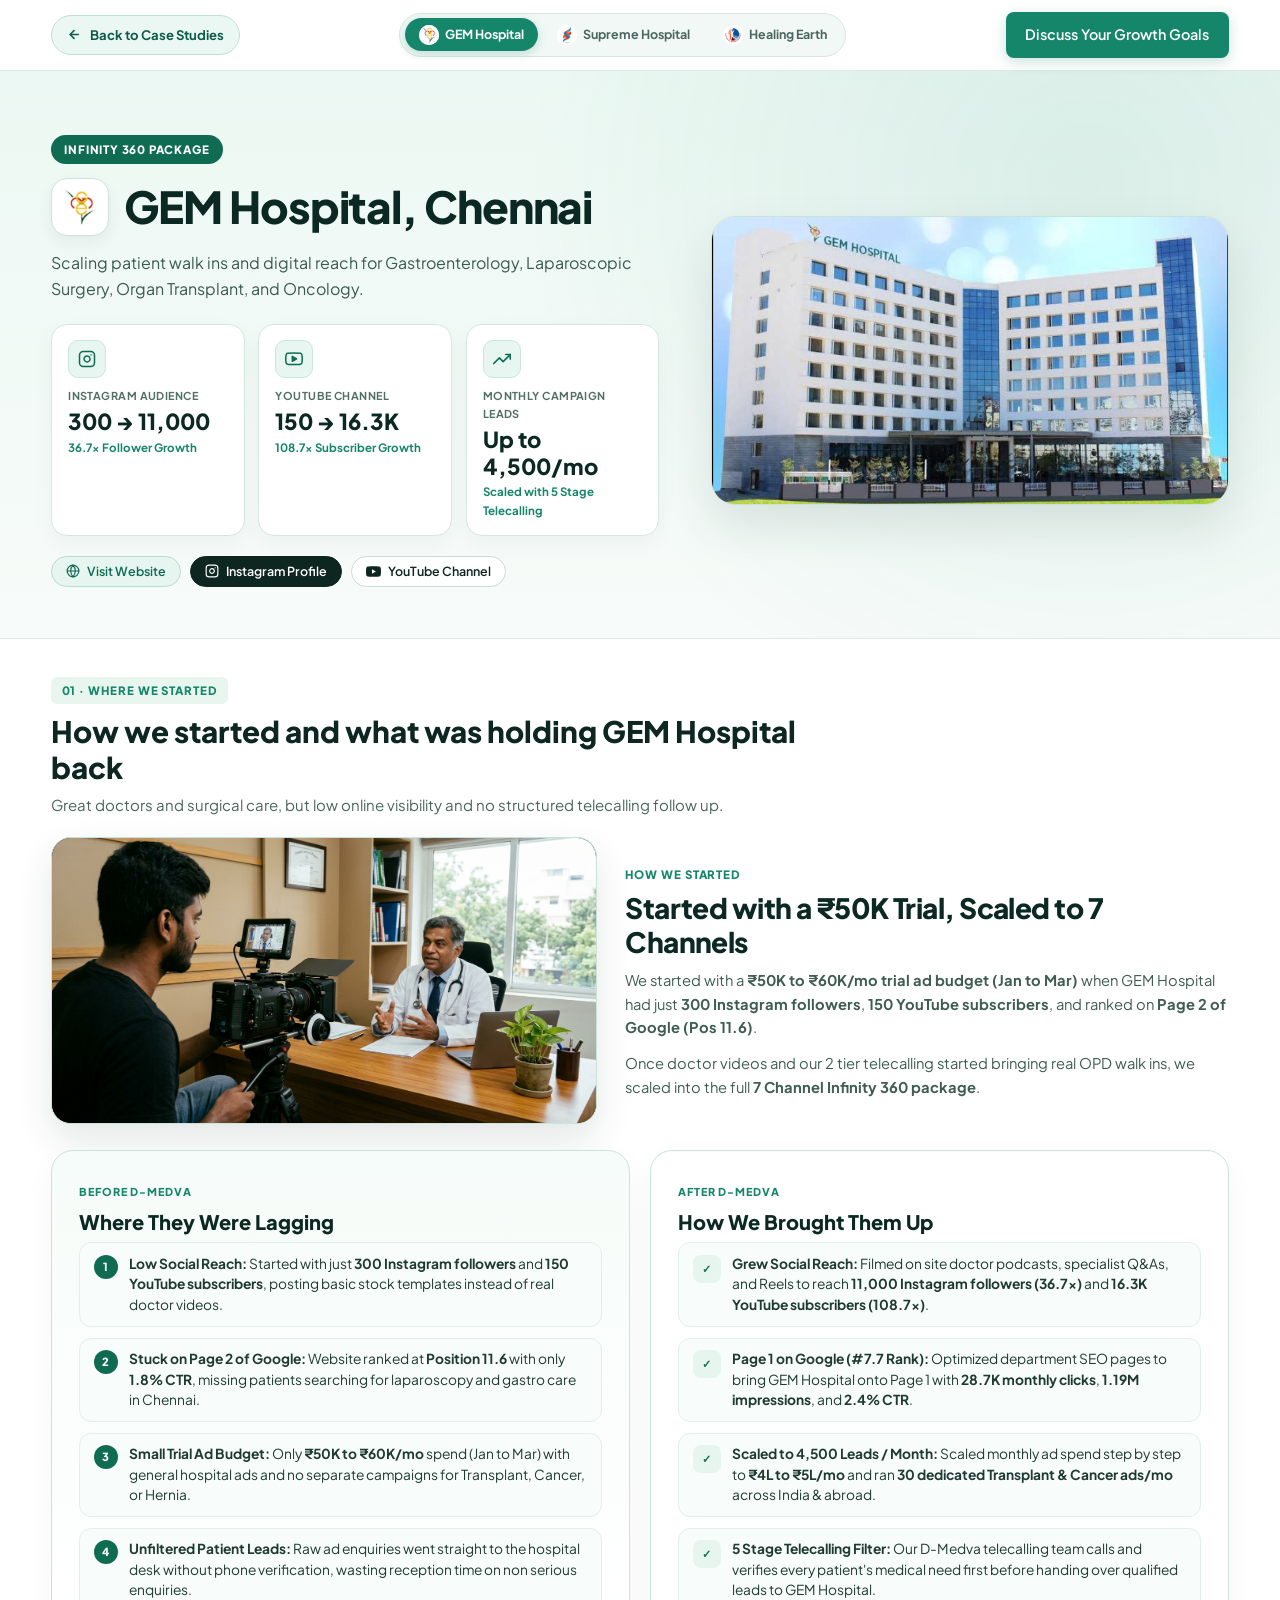
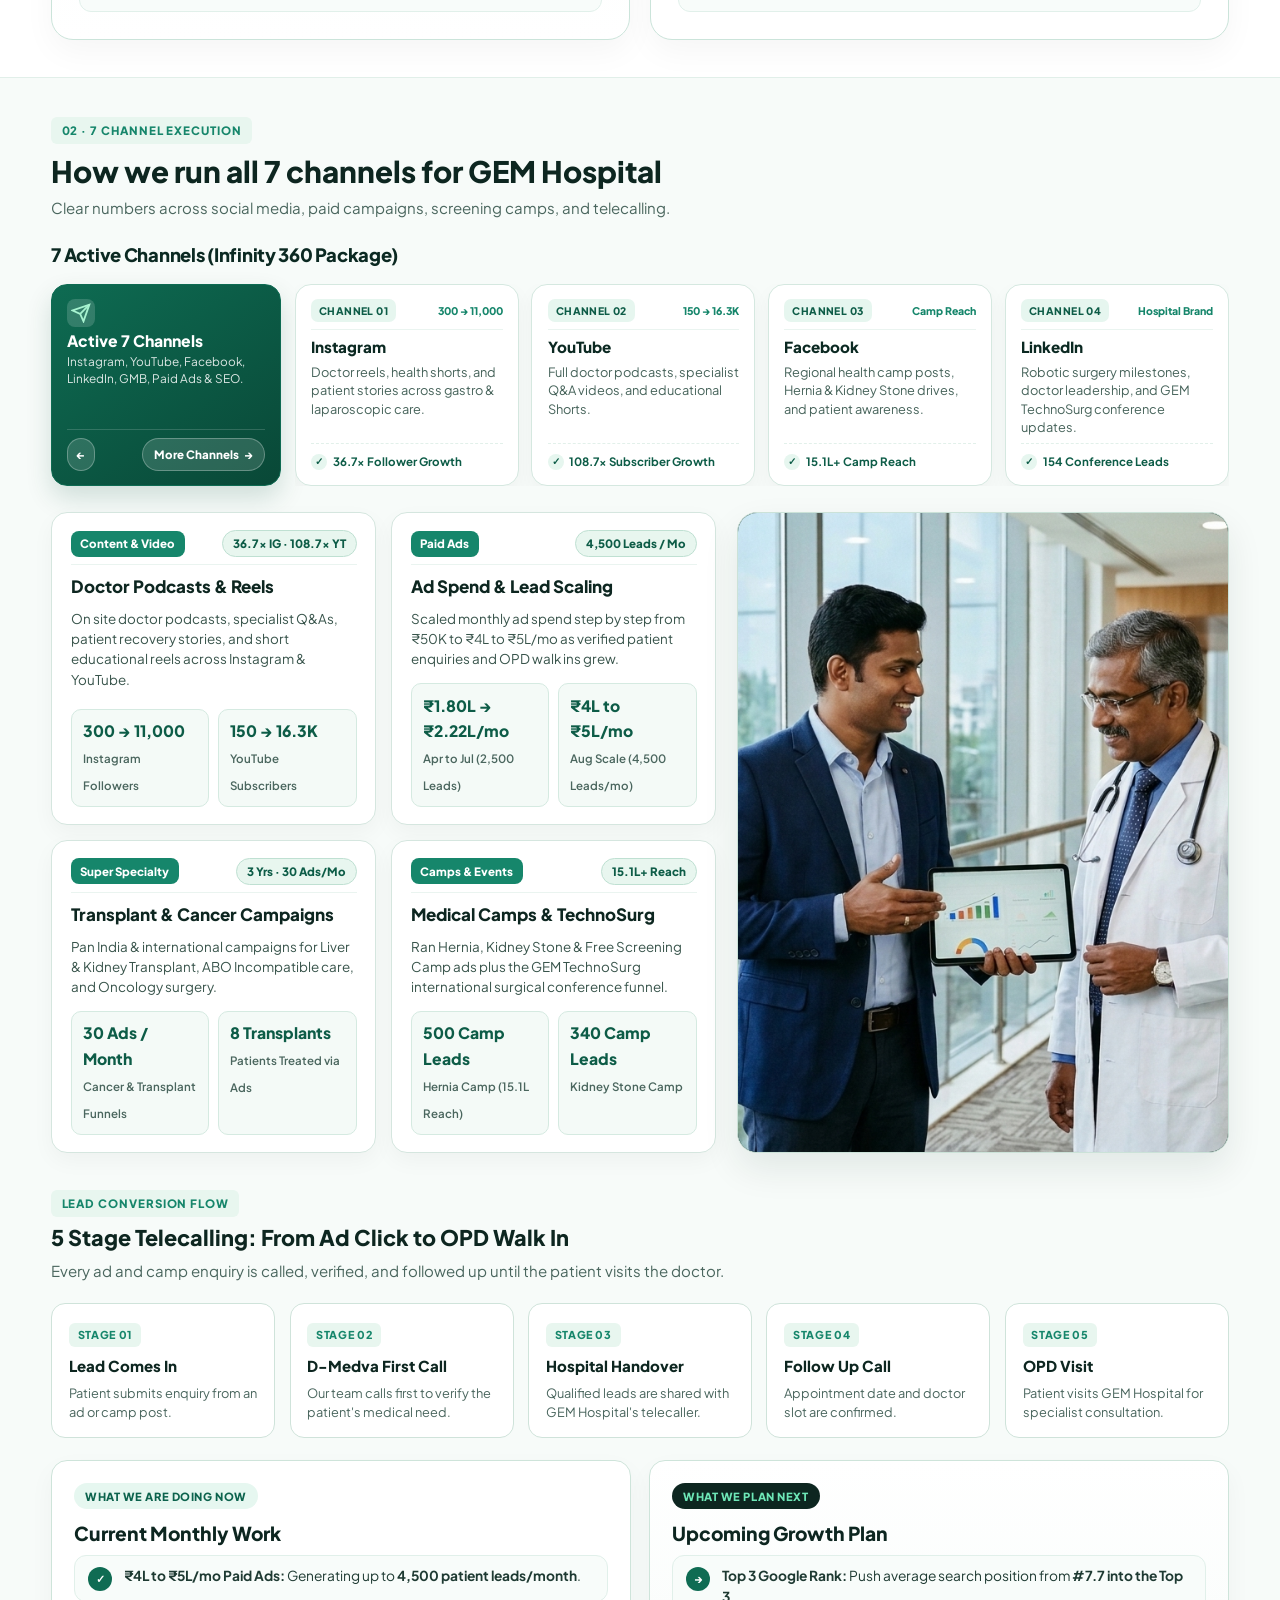
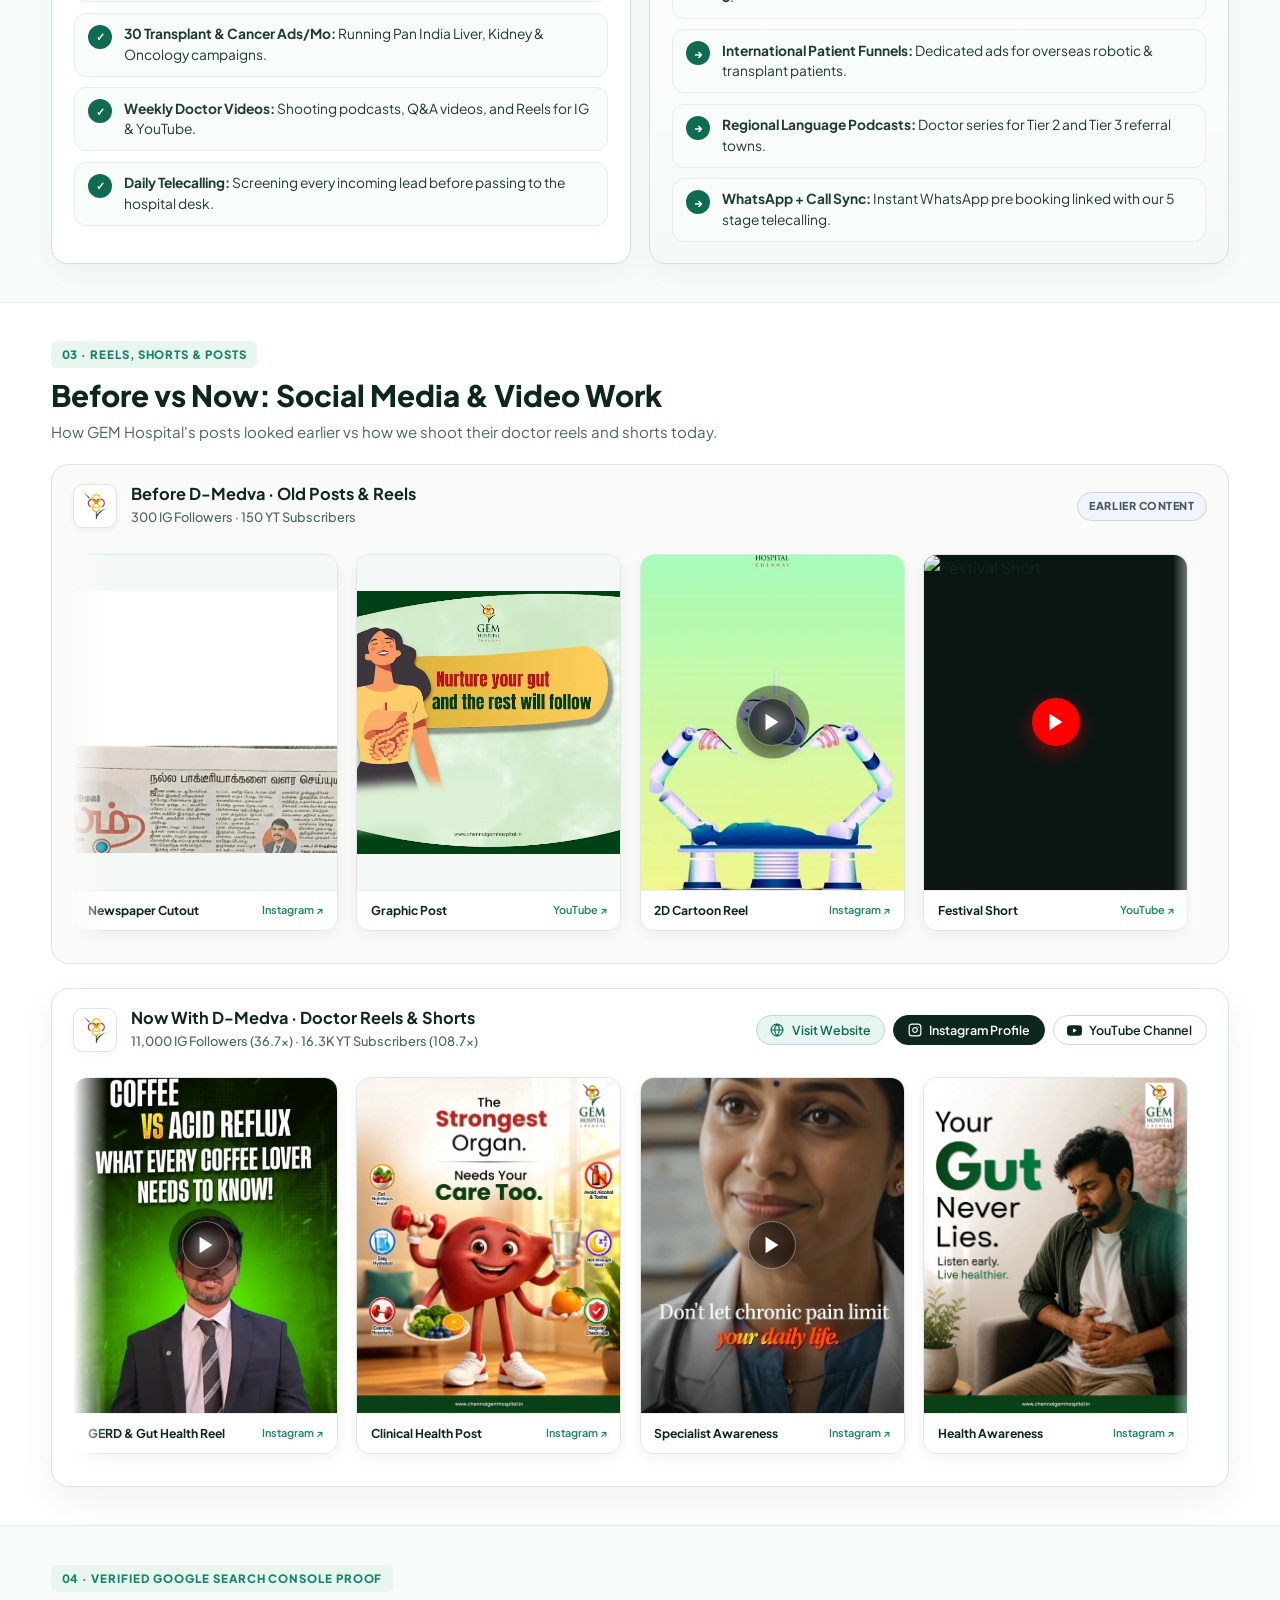
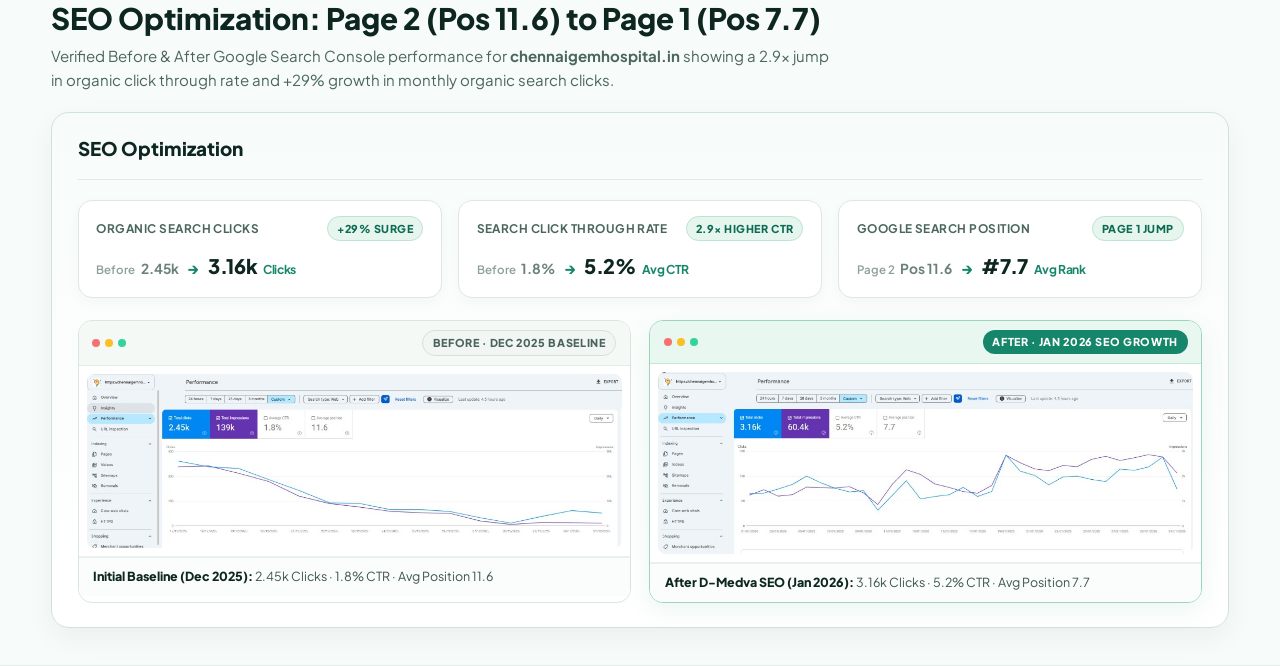
==== case-study-gem.html @ a1f7904a "Add detailed case study pages, hero tools marquee, and mobile view optimizations" ====
<!DOCTYPE html>
<html lang="en">
<head>
  <meta charset="UTF-8">
  <meta name="viewport" content="width=device-width, initial-scale=1.0">
  <title>GEM Hospital Chennai Case Study | D-Medva Healthcare Marketing</title>
  <meta name="description" content="How D-Medva scaled GEM Hospital Chennai across 7 channels using the Infinity 360 package: SEO optimization, paid ads, transplant & camp campaigns, doctor videos, TechnoSurg event marketing, and 5 stage telecalling.">
  <link rel="icon" type="image/svg+xml" href="assets/logo/dmedva-logo.svg">
  <link rel="preconnect" href="https://fonts.googleapis.com">
  <link rel="preconnect" href="https://fonts.gstatic.com" crossorigin>
  <link href="https://fonts.googleapis.com/css2?family=Instrument+Serif:ital@0;1&amp;family=Plus+Jakarta+Sans:wght@400;500;600;700;800&amp;display=swap" rel="stylesheet">
  <link rel="stylesheet" href="css/styles.css?v=20261028-mob9">
  <link rel="stylesheet" href="css/case-study-detail.css?v=20261028-mob9">
</head>
<body class="csd-body">

  <!-- Sticky Case Study Top Bar -->
  <header class="csd-topbar">
    <div class="container csd-topbar-inner">
      <div class="csd-nav-left">
        <a href="index.html#case-studies" class="csd-back-btn">
          <svg width="15" height="15" viewBox="0 0 24 24" fill="none" stroke="currentColor" stroke-width="2.4"><line x1="19" y1="12" x2="5" y2="12"/><polyline points="12 19 5 12 12 5"/></svg>
          <span>Back to Case Studies</span>
        </a>
      </div>

      <nav class="csd-switcher" aria-label="Switch Hospital Case Study">
        <a href="case-study-gem.html" class="csd-switch-link is-active" aria-current="page">
          <img src="assets/portfolio/logo_gem_avatar.png?v=20261023-icons" alt="">
          <span>GEM Hospital</span>
        </a>
        <a href="case-study-supreme.html" class="csd-switch-link">
          <img src="assets/portfolio/logo_supreme_avatar.png?v=20261023-icons" alt="">
          <span>Supreme Hospital</span>
        </a>
        <a href="case-study-healing-earth.html" class="csd-switch-link">
          <img src="assets/portfolio/logo_healing_avatar.png?v=20261023-icons" alt="">
          <span>Healing Earth</span>
        </a>
      </nav>

      <a href="index.html#contact" class="btn btn-primary btn-sm">Discuss Your Growth Goals</a>
    </div>
  </header>

  <main>
    <!-- =================================================================
         1. HERO OVERVIEW
         ================================================================= -->
    <section class="csd-hero">
      <div class="container csd-hero-grid">
        <div>
          <div class="csd-badge-row">
            <span class="csd-pkg-pill">Infinity 360 Package</span>
          </div>

          <div class="csd-hosp-header">
            <img src="assets/portfolio/logo_gem_avatar.png?v=20261023-icons" alt="GEM Hospital Chennai" class="csd-hosp-avatar" width="58" height="58">
            <h1 class="csd-title">GEM Hospital, Chennai</h1>
          </div>

          <p class="csd-lead">
            Scaling patient walk ins and digital reach for Gastroenterology, Laparoscopic Surgery, Organ Transplant, and Oncology.
          </p>

          <div class="csd-hero-kpis">
            <div class="csd-hero-kpi">
              <span class="csd-kpi-icon" aria-hidden="true">
                <svg width="18" height="18" viewBox="0 0 24 24" fill="none" stroke="currentColor" stroke-width="2" stroke-linecap="round" stroke-linejoin="round"><rect x="2" y="2" width="20" height="20" rx="5" ry="5"/><path d="M16 11.37A4 4 0 1 1 12.63 8 4 4 0 0 1 16 11.37z"/><line x1="17.5" y1="6.5" x2="17.51" y2="6.5"/></svg>
              </span>
              <small>Instagram Audience</small>
              <strong>300 → 11,000</strong>
              <span>36.7× Follower Growth</span>
            </div>
            <div class="csd-hero-kpi">
              <span class="csd-kpi-icon" aria-hidden="true">
                <svg width="18" height="18" viewBox="0 0 24 24" fill="none" stroke="currentColor" stroke-width="2" stroke-linecap="round" stroke-linejoin="round"><path d="M22.54 6.42a2.78 2.78 0 0 0-1.94-2C18.88 4 12 4 12 4s-6.88 0-8.6.46a2.78 2.78 0 0 0-1.94 2A29 29 0 0 0 1 11.75a29 29 0 0 0 .46 5.33A2.78 2.78 0 0 0 3.4 19c1.72.46 8.6.46 8.6.46s6.88 0 8.6-.46a2.78 2.78 0 0 0 1.94-2 29 29 0 0 0 .46-5.25 29 29 0 0 0-.46-5.33z"/><polygon points="9.75 15.02 15.5 11.75 9.75 8.48 9.75 15.02" fill="currentColor"/></svg>
              </span>
              <small>YouTube Channel</small>
              <strong>150 → 16.3K</strong>
              <span>108.7× Subscriber Growth</span>
            </div>
            <div class="csd-hero-kpi">
              <span class="csd-kpi-icon" aria-hidden="true">
                <svg width="18" height="18" viewBox="0 0 24 24" fill="none" stroke="currentColor" stroke-width="2.2" stroke-linecap="round" stroke-linejoin="round"><polyline points="23 6 13.5 15.5 8.5 10.5 1 18"/><polyline points="17 6 23 6 23 12"/></svg>
              </span>
              <small>Monthly Campaign Leads</small>
              <strong>Up to 4,500/mo</strong>
              <span>Scaled with 5 Stage Telecalling</span>
            </div>
          </div>

          <div class="csd-channel-links">
            <a href="https://chennaigemhospital.in/" target="_blank" rel="noopener noreferrer" class="cs-channel-pill cs-pill-web">
              <svg width="14" height="14" viewBox="0 0 24 24" fill="none" stroke="currentColor" stroke-width="2" stroke-linecap="round" stroke-linejoin="round"><circle cx="12" cy="12" r="10"/><line x1="2" y1="12" x2="22" y2="12"/><path d="M12 2a15.3 15.3 0 0 1 4 10 15.3 15.3 0 0 1-4 10 15.3 15.3 0 0 1-4-10 15.3 15.3 0 0 1 4-10z"/></svg>
              <span>Visit Website</span>
            </a>
            <a href="https://www.instagram.com/gemhospitalchennai/" target="_blank" rel="noopener noreferrer" class="cs-channel-pill cs-pill-ig">
              <svg width="14" height="14" viewBox="0 0 24 24" fill="none" stroke="currentColor" stroke-width="2" stroke-linecap="round" stroke-linejoin="round"><rect x="2" y="2" width="20" height="20" rx="5" ry="5"/><path d="M16 11.37A4 4 0 1 1 12.63 8 4 4 0 0 1 16 11.37z"/><line x1="17.5" y1="6.5" x2="17.51" y2="6.5"/></svg>
              <span>Instagram Profile</span>
            </a>
            <a href="https://www.youtube.com/@gemhospitalchennai7419" target="_blank" rel="noopener noreferrer" class="cs-channel-pill cs-pill-yt">
              <svg width="15" height="15" viewBox="0 0 24 24" fill="currentColor"><path d="M23.498 6.186a3.016 3.016 0 0 0-2.122-2.136C19.505 3.545 12 3.545 12 3.545s-7.505 0-9.377.505A3.017 3.017 0 0 0 .502 6.186C0 8.07 0 12 0 12s0 3.93.502 5.814a3.016 3.016 0 0 0 2.122 2.136c1.871.505 9.376.505 9.376.505s7.505 0 9.377-.505a3.015 3.015 0 0 0 2.122-2.136C24 15.93 24 12 24 12s0-3.93-.502-5.814zM9.545 15.568V8.432L15.818 12l-6.273 3.568z"/></svg>
              <span>YouTube Channel</span>
            </a>
          </div>
        </div>

        <div class="csd-hero-photo-card">
          <img src="assets/images/gem-hospital-chennai.png" alt="GEM Hospital Chennai" width="822" height="458">
        </div>
      </div>
    </section>

    <!-- =================================================================
         2. HOW THEY STARTED & WHERE THEY WERE LAGGING (THE CHALLENGE)
         ================================================================= -->
    <section class="csd-section is-white">
      <div class="container">
        <div class="csd-sec-head">
          <span class="csd-sec-eyebrow">01 · Where We Started</span>
          <h2 class="csd-sec-title">How we started and what was holding GEM Hospital back</h2>
          <p class="csd-sec-sub">
            Great doctors and surgical care, but low online visibility and no structured telecalling follow up.
          </p>
        </div>

        <!-- How We Started Together + Generated Editorial Visual -->
        <div class="csd-start-showcase">
          <div class="csd-start-visual">
            <img src="assets/images/cs-story-gem-execution.png?v=20261022-fixedcam" alt="D-Medva filming doctor podcast and clinical education session at GEM Hospital Chennai" width="800" height="540" loading="lazy" decoding="async">
          </div>
          <div class="csd-start-copy">
            <span class="csd-card-kicker">How We Started</span>
            <h3>Started with a ₹50K Trial, Scaled to 7 Channels</h3>
            <p>
              We started with a <strong>₹50K to ₹60K/mo trial ad budget (Jan to Mar)</strong> when GEM Hospital had just <strong>300 Instagram followers</strong>, <strong>150 YouTube subscribers</strong>, and ranked on <strong>Page 2 of Google (Pos 11.6)</strong>.
            </p>
            <p>
              Once doctor videos and our 2 tier telecalling started bringing real OPD walk ins, we scaled into the full <strong>7 Channel Infinity 360 package</strong>.
            </p>
          </div>
        </div>

        <div class="csd-story-grid">
          <div class="csd-story-card is-lag">
            <span class="csd-card-kicker">Before D-Medva</span>
            <h3>Where They Were Lagging</h3>
            <ul class="csd-bullet-list">
              <li>
                <span class="csd-bullet-icon">1</span>
                <div><strong>Low Social Reach:</strong> Started with just <strong>300 Instagram followers</strong> and <strong>150 YouTube subscribers</strong>, posting basic stock templates instead of real doctor videos.</div>
              </li>
              <li>
                <span class="csd-bullet-icon">2</span>
                <div><strong>Stuck on Page 2 of Google:</strong> Website ranked at <strong>Position 11.6</strong> with only <strong>1.8% CTR</strong>, missing patients searching for laparoscopy and gastro care in Chennai.</div>
              </li>
              <li>
                <span class="csd-bullet-icon">3</span>
                <div><strong>Small Trial Ad Budget:</strong> Only <strong>₹50K to ₹60K/mo</strong> spend (Jan to Mar) with general hospital ads and no separate campaigns for Transplant, Cancer, or Hernia.</div>
              </li>
              <li>
                <span class="csd-bullet-icon">4</span>
                <div><strong>Unfiltered Patient Leads:</strong> Raw ad enquiries went straight to the hospital desk without phone verification, wasting reception time on non serious enquiries.</div>
              </li>
            </ul>
          </div>

          <div class="csd-story-card is-solution">
            <span class="csd-card-kicker">After D-Medva</span>
            <h3>How We Brought Them Up</h3>
            <ul class="csd-bullet-list">
              <li>
                <span class="csd-bullet-icon">✓</span>
                <div><strong>Grew Social Reach:</strong> Filmed on site doctor podcasts, specialist Q&amp;As, and Reels to reach <strong>11,000 Instagram followers (36.7×)</strong> and <strong>16.3K YouTube subscribers (108.7×)</strong>.</div>
              </li>
              <li>
                <span class="csd-bullet-icon">✓</span>
                <div><strong>Page 1 on Google (#7.7 Rank):</strong> Optimized department SEO pages to bring GEM Hospital onto Page 1 with <strong>28.7K monthly clicks</strong>, <strong>1.19M impressions</strong>, and <strong>2.4% CTR</strong>.</div>
              </li>
              <li>
                <span class="csd-bullet-icon">✓</span>
                <div><strong>Scaled to 4,500 Leads / Month:</strong> Scaled monthly ad spend step by step to <strong>₹4L to ₹5L/mo</strong> and ran <strong>30 dedicated Transplant &amp; Cancer ads/mo</strong> across India &amp; abroad.</div>
              </li>
              <li>
                <span class="csd-bullet-icon">✓</span>
                <div><strong>5 Stage Telecalling Filter:</strong> Our D-Medva telecalling team calls and verifies every patient's medical need first before handing over qualified leads to GEM Hospital.</div>
              </li>
            </ul>
          </div>
        </div>
      </div>
    </section>

    <!-- =================================================================
         3. STEP BY STEP EXECUTION & IMPROVEMENTS (FROM PRESENTATION)
         ================================================================= -->
    <section class="csd-section">
      <div class="container">
        <div class="csd-sec-head">
          <span class="csd-sec-eyebrow">02 · 7 Channel Execution</span>
          <h2 class="csd-sec-title">How we run all 7 channels for GEM Hospital</h2>
          <p class="csd-sec-sub">
            Clear numbers across social media, paid campaigns, screening camps, and telecalling.
          </p>
        </div>

        <!-- Defined 7 Channels Breakdown (First Card = Active 7 Channels + 4 Visible Cards Scroll Track) -->
        <div class="csd-channels-box">
          <div class="csd-channels-header">
            <h3>7 Active Channels (Infinity 360 Package)</h3>
          </div>

          <div class="csd-channels-strip-layout">
            <!-- Fixed First Dark Green Card: Active 7 Channels + Scroll Trigger Button -->
            <div class="csd-channels-master-card">
              <div>
                <span class="csd-master-icon" aria-hidden="true">
                  <svg width="20" height="20" viewBox="0 0 24 24" fill="none" stroke="currentColor" stroke-width="2.2"><line x1="22" y1="2" x2="11" y2="13"/><polygon points="22 2 15 22 11 13 2 9 22 2"/></svg>
                </span>
                <h4>Active 7 Channels</h4>
                <p>Instagram, YouTube, Facebook, LinkedIn, GMB, Paid Ads &amp; SEO.</p>
              </div>

              <div class="csd-master-scroll-controls">
                <button type="button" class="csd-scroll-btn is-prev" aria-label="Scroll previous channels" onclick="const t=this.closest('.csd-channels-strip-layout').querySelector('.csd-channels-scroll-track'); t.scrollBy({left: -t.clientWidth * 0.75, behavior: 'smooth'});">
                  ←
                </button>
                <button type="button" class="csd-scroll-btn" onclick="const t=this.closest('.csd-channels-strip-layout').querySelector('.csd-channels-scroll-track'); if(t.scrollLeft + t.clientWidth >= t.scrollWidth - 20){t.scrollTo({left:0, behavior:'smooth'});}else{t.scrollBy({left: t.clientWidth * 0.75, behavior: 'smooth'});}">
                  <span>More Channels</span>
                  <span>→</span>
                </button>
              </div>
            </div>

            <!-- 4 Visible Channel Cards at a Time (Scrolls to reveal remaining channels) -->
            <div class="csd-channels-scroll-track">
              <div class="csd-channel-item">
                <div class="csd-channel-top">
                  <span class="csd-channel-num">Channel 01</span>
                  <span class="csd-channel-tag">300 → 11,000</span>
                </div>
                <h4>Instagram</h4>
                <p>Doctor reels, health shorts, and patient stories across gastro &amp; laparoscopic care.</p>
                <span class="csd-channel-meta">36.7× Follower Growth</span>
              </div>

              <div class="csd-channel-item">
                <div class="csd-channel-top">
                  <span class="csd-channel-num">Channel 02</span>
                  <span class="csd-channel-tag">150 → 16.3K</span>
                </div>
                <h4>YouTube</h4>
                <p>Full doctor podcasts, specialist Q&amp;A videos, and educational Shorts.</p>
                <span class="csd-channel-meta">108.7× Subscriber Growth</span>
              </div>

              <div class="csd-channel-item">
                <div class="csd-channel-top">
                  <span class="csd-channel-num">Channel 03</span>
                  <span class="csd-channel-tag">Camp Reach</span>
                </div>
                <h4>Facebook</h4>
                <p>Regional health camp posts, Hernia &amp; Kidney Stone drives, and patient awareness.</p>
                <span class="csd-channel-meta">15.1L+ Camp Reach</span>
              </div>

              <div class="csd-channel-item">
                <div class="csd-channel-top">
                  <span class="csd-channel-num">Channel 04</span>
                  <span class="csd-channel-tag">Hospital Brand</span>
                </div>
                <h4>LinkedIn</h4>
                <p>Robotic surgery milestones, doctor leadership, and GEM TechnoSurg conference updates.</p>
                <span class="csd-channel-meta">154 Conference Leads</span>
              </div>

              <div class="csd-channel-item">
                <div class="csd-channel-top">
                  <span class="csd-channel-num">Channel 05</span>
                  <span class="csd-channel-tag">Local Maps</span>
                </div>
                <h4>Google My Business</h4>
                <p>Chennai map pack ranking, specialty department listings, and patient reviews.</p>
                <span class="csd-channel-meta">Direct Direction &amp; Call Clicks</span>
              </div>

              <div class="csd-channel-item">
                <div class="csd-channel-top">
                  <span class="csd-channel-num">Channel 06</span>
                  <span class="csd-channel-tag">4,500 Leads/Mo</span>
                </div>
                <h4>Paid Ads (Meta &amp; Google)</h4>
                <p>Scaled from ₹50K to ₹4L to ₹5L/mo across Transplant, Cancer &amp; Screening Camps.</p>
                <span class="csd-channel-meta">30 Ads/Mo · 4,500 Leads</span>
              </div>

              <div class="csd-channel-item">
                <div class="csd-channel-top">
                  <span class="csd-channel-num">Channel 07</span>
                  <span class="csd-channel-tag">Page 1 (#7.7)</span>
                </div>
                <h4>Website &amp; SEO</h4>
                <p>Moved gemhospitals.com from Page 2 (Pos 11.6) to Page 1 (#7.7) with 28.7K clicks.</p>
                <span class="csd-channel-meta">1.19M Search Impressions</span>
              </div>
            </div>
          </div>
        </div>

        <!-- Left-Right Zig-Zag Combination: 4 Execution Pillars Left | Image Right -->
        <div class="csd-zigzag-split">
          <div class="csd-pillars-grid">
            <!-- Pillar 1: Social & Video Growth -->
            <div class="csd-pillar-card">
              <div class="csd-pillar-top">
                <span class="csd-pillar-num">Content &amp; Video</span>
                <span class="csd-pillar-badge">36.7× IG · 108.7× YT</span>
              </div>
              <h3>Doctor Podcasts &amp; Reels</h3>
              <p>
                On site doctor podcasts, specialist Q&amp;As, patient recovery stories, and short educational reels across Instagram &amp; YouTube.
              </p>
              <div class="csd-mini-stats">
                <div class="csd-mini-stat">
                  <strong>300 → 11,000</strong>
                  <span>Instagram Followers</span>
                </div>
                <div class="csd-mini-stat">
                  <strong>150 → 16.3K</strong>
                  <span>YouTube Subscribers</span>
                </div>
              </div>
            </div>

            <!-- Pillar 2: Scaling Paid Spend & Leads -->
            <div class="csd-pillar-card">
              <div class="csd-pillar-top">
                <span class="csd-pillar-num">Paid Ads</span>
                <span class="csd-pillar-badge">4,500 Leads / Mo</span>
              </div>
              <h3>Ad Spend &amp; Lead Scaling</h3>
              <p>
                Scaled monthly ad spend step by step from ₹50K to ₹4L to ₹5L/mo as verified patient enquiries and OPD walk ins grew.
              </p>
              <div class="csd-mini-stats">
                <div class="csd-mini-stat">
                  <strong>₹1.80L → ₹2.22L/mo</strong>
                  <span>Apr to Jul (2,500 Leads)</span>
                </div>
                <div class="csd-mini-stat">
                  <strong>₹4L to ₹5L/mo</strong>
                  <span>Aug Scale (4,500 Leads/mo)</span>
                </div>
              </div>
            </div>

            <!-- Pillar 3: Transplant & Cancer Campaigns -->
            <div class="csd-pillar-card">
              <div class="csd-pillar-top">
                <span class="csd-pillar-num">Super Specialty</span>
                <span class="csd-pillar-badge">3 Yrs · 30 Ads/Mo</span>
              </div>
              <h3>Transplant &amp; Cancer Campaigns</h3>
              <p>
                Pan India &amp; international campaigns for Liver &amp; Kidney Transplant, ABO Incompatible care, and Oncology surgery.
              </p>
              <div class="csd-mini-stats">
                <div class="csd-mini-stat">
                  <strong>30 Ads / Month</strong>
                  <span>Cancer &amp; Transplant Funnels</span>
                </div>
                <div class="csd-mini-stat">
                  <strong>8 Transplants</strong>
                  <span>Patients Treated via Ads</span>
                </div>
              </div>
            </div>

            <!-- Pillar 4: Camp & TechnoSurg Event Marketing -->
            <div class="csd-pillar-card">
              <div class="csd-pillar-top">
                <span class="csd-pillar-num">Camps &amp; Events</span>
                <span class="csd-pillar-badge">15.1L+ Reach</span>
              </div>
              <h3>Medical Camps &amp; TechnoSurg</h3>
              <p>
                Ran Hernia, Kidney Stone &amp; Free Screening Camp ads plus the GEM TechnoSurg international surgical conference funnel.
              </p>
              <div class="csd-mini-stats">
                <div class="csd-mini-stat">
                  <strong>500 Camp Leads</strong>
                  <span>Hernia Camp (15.1L Reach)</span>
                </div>
                <div class="csd-mini-stat">
                  <strong>340 Camp Leads</strong>
                  <span>Kidney Stone Camp</span>
                </div>
              </div>
            </div>
          </div>

          <div class="csd-zigzag-visual">
            <img src="assets/images/cs-hero-gem-unique.png?v=20261023-execdoc" alt="D-Medva healthcare marketing executive explaining digital growth results on a tablet to a senior GEM Hospital specialist doctor" width="935" height="768" loading="lazy" decoding="async">
          </div>
        </div>

        <!-- 5-Stage Telecalling Flow -->
        <div style="margin-top: 2.25rem;">
          <span class="csd-sec-eyebrow">Lead Conversion Flow</span>
          <h3 class="csd-sec-title" style="font-size: 1.35rem;">5 Stage Telecalling: From Ad Click to OPD Walk In</h3>
          <p class="csd-sec-sub">Every ad and camp enquiry is called, verified, and followed up until the patient visits the doctor.</p>

          <div class="csd-flow-grid">
            <div class="csd-flow-step">
              <span class="csd-flow-step-num">Stage 01</span>
              <h4>Lead Comes In</h4>
              <p>Patient submits enquiry from an ad or camp post.</p>
            </div>
            <div class="csd-flow-step">
              <span class="csd-flow-step-num">Stage 02</span>
              <h4>D-Medva First Call</h4>
              <p>Our team calls first to verify the patient's medical need.</p>
            </div>
            <div class="csd-flow-step">
              <span class="csd-flow-step-num">Stage 03</span>
              <h4>Hospital Handover</h4>
              <p>Qualified leads are shared with GEM Hospital's telecaller.</p>
            </div>
            <div class="csd-flow-step">
              <span class="csd-flow-step-num">Stage 04</span>
              <h4>Follow Up Call</h4>
              <p>Appointment date and doctor slot are confirmed.</p>
            </div>
            <div class="csd-flow-step">
              <span class="csd-flow-step-num">Stage 05</span>
              <h4>OPD Visit</h4>
              <p>Patient visits GEM Hospital for specialist consultation.</p>
            </div>
          </div>
        </div>

        <!-- What We Are Doing Right Now vs What We Are Planning Next -->
        <div class="csd-now-next-grid">
          <div class="csd-phase-card is-now">
            <span class="csd-phase-badge">What We Are Doing Now</span>
            <h3>Current Monthly Work</h3>
            <ul class="csd-bullet-list">
              <li>
                <span class="csd-bullet-icon">✓</span>
                <div><strong>₹4L to ₹5L/mo Paid Ads:</strong> Generating up to <strong>4,500 patient leads/month</strong>.</div>
              </li>
              <li>
                <span class="csd-bullet-icon">✓</span>
                <div><strong>30 Transplant &amp; Cancer Ads/Mo:</strong> Running Pan India Liver, Kidney &amp; Oncology campaigns.</div>
              </li>
              <li>
                <span class="csd-bullet-icon">✓</span>
                <div><strong>Weekly Doctor Videos:</strong> Shooting podcasts, Q&amp;A videos, and Reels for IG &amp; YouTube.</div>
              </li>
              <li>
                <span class="csd-bullet-icon">✓</span>
                <div><strong>Daily Telecalling:</strong> Screening every incoming lead before passing to the hospital desk.</div>
              </li>
            </ul>
          </div>

          <div class="csd-phase-card is-next">
            <span class="csd-phase-badge">What We Plan Next</span>
            <h3>Upcoming Growth Plan</h3>
            <ul class="csd-bullet-list">
              <li>
                <span class="csd-bullet-icon">→</span>
                <div><strong>Top 3 Google Rank:</strong> Push average search position from <strong>#7.7 into the Top 3</strong>.</div>
              </li>
              <li>
                <span class="csd-bullet-icon">→</span>
                <div><strong>International Patient Funnels:</strong> Dedicated ads for overseas robotic &amp; transplant patients.</div>
              </li>
              <li>
                <span class="csd-bullet-icon">→</span>
                <div><strong>Regional Language Podcasts:</strong> Doctor series for Tier 2 and Tier 3 referral towns.</div>
              </li>
              <li>
                <span class="csd-bullet-icon">→</span>
                <div><strong>WhatsApp + Call Sync:</strong> Instant WhatsApp pre booking linked with our 5 stage telecalling.</div>
              </li>
            </ul>
          </div>
        </div>
      </div>
    </section>

    <!-- =================================================================
         4. BEFORE vs NOW: REELS, POSTS & YOUTUBE SHORTS
         ================================================================= -->
    <section class="csd-section is-white">
      <div class="container">
        <div class="csd-sec-head">
          <span class="csd-sec-eyebrow">03 · Reels, Shorts &amp; Posts</span>
          <h2 class="csd-sec-title">Before vs Now: Social Media &amp; Video Work</h2>
          <p class="csd-sec-sub">How GEM Hospital's posts looked earlier vs how we shoot their doctor reels and shorts today.</p>
        </div>

        <!-- 1. BEFORE D-MEDVA: OLD REELS, SHORTS & POSTS -->
        <div class="cs-marquee-block is-before-showcase" data-client="gem-before" style="margin-top: 0;">
          <div class="cs-marquee-header">
            <div class="cs-marquee-brand">
              <img src="assets/portfolio/logo_gem_avatar.png?v=20261023-icons" alt="GEM Hospital" class="cs-marquee-avatar" loading="lazy" decoding="async">
              <div>
                <h4 class="cs-marquee-title">Before D-Medva · Old Posts &amp; Reels</h4>
                <span class="cs-marquee-sub">300 IG Followers · 150 YT Subscribers</span>
              </div>
            </div>
            <span class="csd-ba-tag is-before">Earlier Content</span>
          </div>

          <div class="brand-carousel-marquee-wrapper">
            <div class="brand-carousel-marquee-track">
              <div class="brand-unified-media-card" onclick="window.open('https://www.instagram.com/p/DNX0hABy9Xo/?obrf=YnJ6aW1obmRsb2o5', '_blank')">
                <div class="brand-short-thumb-container">
                  <img src="assets/portfolio/gem_old_dnx0haby9xo.webp" alt="Newspaper Cutout Post" loading="lazy" decoding="async">
                </div>
                <div class="brand-unified-info-bar">
                  <h5>Newspaper Cutout</h5>
                  <a href="https://www.instagram.com/p/DNX0hABy9Xo/?obrf=YnJ6aW1obmRsb2o5" target="_blank" rel="noopener" onclick="event.stopPropagation()">Instagram ↗</a>
                </div>
              </div>

              <div class="brand-unified-media-card" onclick="window.open('http://youtube.com/post/UgkxE7zKScJWheBsHvLVXfVwPSmMOT9edEjU?si=YdgPlCkOeeML5Mnm', '_blank')">
                <div class="brand-short-thumb-container">
                  <img src="assets/portfolio/gem_old_ytpost_1.webp" alt="YouTube Graphic Post" loading="lazy" decoding="async">
                </div>
                <div class="brand-unified-info-bar">
                  <h5>Graphic Post</h5>
                  <a href="http://youtube.com/post/UgkxE7zKScJWheBsHvLVXfVwPSmMOT9edEjU?si=YdgPlCkOeeML5Mnm" target="_blank" rel="noopener" onclick="event.stopPropagation()">YouTube ↗</a>
                </div>
              </div>

              <div class="brand-unified-media-card" onclick="window.open('https://www.instagram.com/reel/DHu3SJLPJQY/?srtk=MXhyY3R1cG9rMGs2ZA==', '_blank')">
                <div class="brand-short-thumb-container">
                  <img src="assets/portfolio/gem_old_dhu3sjlpjqy.webp" alt="2D Cartoon Reel" loading="lazy" decoding="async">
                  <div class="brand-short-play-btn is-ig-play">
                    <svg width="22" height="22" viewBox="0 0 24 24" fill="#ffffff"><polygon points="5 3 19 12 5 21 5 3"/></svg>
                  </div>
                </div>
                <div class="brand-unified-info-bar">
                  <h5>2D Cartoon Reel</h5>
                  <a href="https://www.instagram.com/reel/DHu3SJLPJQY/?srtk=MXhyY3R1cG9rMGs2ZA==" target="_blank" rel="noopener" onclick="event.stopPropagation()">Instagram ↗</a>
                </div>
              </div>

              <div class="brand-unified-media-card" onclick="window.open('https://youtube.com/shorts/M8j2mLq8YCo?si=Upx_i6s6b2loEavj', '_blank')">
                <div class="brand-short-thumb-container">
                  <img src="https://i.ytimg.com/vi/M8j2mLq8YCo/hqdefault.jpg" alt="Festival Short" loading="lazy" decoding="async">
                  <div class="brand-short-play-btn">
                    <svg width="22" height="22" viewBox="0 0 24 24" fill="#ffffff"><polygon points="5 3 19 12 5 21 5 3"/></svg>
                  </div>
                </div>
                <div class="brand-unified-info-bar">
                  <h5>Festival Short</h5>
                  <a href="https://youtube.com/shorts/M8j2mLq8YCo?si=Upx_i6s6b2loEavj" target="_blank" rel="noopener" onclick="event.stopPropagation()">YouTube ↗</a>
                </div>
              </div>

              <div class="brand-unified-media-card" onclick="window.open('https://www.instagram.com/p/DOGWqMXjxKh/?exln=aXVrb3RzeGY2cmd4', '_blank')">
                <div class="brand-short-thumb-container">
                  <img src="assets/portfolio/gem_old_dogwqmxjxkh.webp" alt="Static Text Post" loading="lazy" decoding="async">
                </div>
                <div class="brand-unified-info-bar">
                  <h5>Static Text Post</h5>
                  <a href="https://www.instagram.com/p/DOGWqMXjxKh/?exln=aXVrb3RzeGY2cmd4" target="_blank" rel="noopener" onclick="event.stopPropagation()">Instagram ↗</a>
                </div>
              </div>

              <div class="brand-unified-media-card" onclick="window.open('http://youtube.com/post/Ugkxu39TKYAQm6_3CkW-1UTCB7k9N0ph2eId?si=G-TOKN46_6Jitc8e', '_blank')">
                <div class="brand-short-thumb-container">
                  <img src="assets/portfolio/gem_old_ytpost_2.webp" alt="Pharmacist Day Post" loading="lazy" decoding="async">
                </div>
                <div class="brand-unified-info-bar">
                  <h5>Pharmacist Day</h5>
                  <a href="http://youtube.com/post/Ugkxu39TKYAQm6_3CkW-1UTCB7k9N0ph2eId?si=G-TOKN46_6Jitc8e" target="_blank" rel="noopener" onclick="event.stopPropagation()">YouTube ↗</a>
                </div>
              </div>

              <div class="brand-unified-media-card" onclick="window.open('https://www.instagram.com/reel/DBxnGTKvdOj/?cplk=MXM5emEzMG56dDdobA==', '_blank')">
                <div class="brand-short-thumb-container">
                  <img src="assets/portfolio/gem_old_dbxngtkvdoj.webp" alt="Festival Template Reel" loading="lazy" decoding="async">
                  <div class="brand-short-play-btn is-ig-play">
                    <svg width="22" height="22" viewBox="0 0 24 24" fill="#ffffff"><polygon points="5 3 19 12 5 21 5 3"/></svg>
                  </div>
                </div>
                <div class="brand-unified-info-bar">
                  <h5>Festival Template</h5>
                  <a href="https://www.instagram.com/reel/DBxnGTKvdOj/?cplk=MXM5emEzMG56dDdobA==" target="_blank" rel="noopener" onclick="event.stopPropagation()">Instagram ↗</a>
                </div>
              </div>

              <div class="brand-unified-media-card" onclick="window.open('https://youtube.com/shorts/5UrqhXrYEu4?si=mwzSgClpZG2nj35t', '_blank')">
                <div class="brand-short-thumb-container">
                  <img src="https://i.ytimg.com/vi/5UrqhXrYEu4/hqdefault.jpg" alt="Water Tips Short" loading="lazy" decoding="async">
                  <div class="brand-short-play-btn">
                    <svg width="22" height="22" viewBox="0 0 24 24" fill="#ffffff"><polygon points="5 3 19 12 5 21 5 3"/></svg>
                  </div>
                </div>
                <div class="brand-unified-info-bar">
                  <h5>Water Tips Short</h5>
                  <a href="https://youtube.com/shorts/5UrqhXrYEu4?si=mwzSgClpZG2nj35t" target="_blank" rel="noopener" onclick="event.stopPropagation()">YouTube ↗</a>
                </div>
              </div>
            </div>
          </div>
        </div>

        <!-- 2. NOW WITH D-MEDVA: CURRENT REELS, POSTS & SHORTS -->
        <div class="cs-marquee-block is-after-showcase" data-client="gem" style="margin-top: 0;">
          <div class="cs-marquee-header">
            <div class="cs-marquee-brand">
              <img src="assets/portfolio/logo_gem_avatar.png?v=20261023-icons" alt="GEM Hospital" class="cs-marquee-avatar" loading="lazy" decoding="async">
              <div>
                <h4 class="cs-marquee-title">Now With D-Medva · Doctor Reels &amp; Shorts</h4>
                <span class="cs-marquee-sub">11,000 IG Followers (36.7×) · 16.3K YT Subscribers (108.7×)</span>
              </div>
            </div>
            <div class="cs-marquee-links">
              <a href="https://chennaigemhospital.in/" target="_blank" rel="noopener noreferrer" class="cs-channel-pill cs-pill-web">
                <svg width="14" height="14" viewBox="0 0 24 24" fill="none" stroke="currentColor" stroke-width="2" stroke-linecap="round" stroke-linejoin="round"><circle cx="12" cy="12" r="10"/><line x1="2" y1="12" x2="22" y2="12"/><path d="M12 2a15.3 15.3 0 0 1 4 10 15.3 15.3 0 0 1-4 10 15.3 15.3 0 0 1-4-10 15.3 15.3 0 0 1 4-10z"/></svg>
                <span>Visit Website</span>
              </a>
              <a href="https://www.instagram.com/gemhospitalchennai/" target="_blank" rel="noopener noreferrer" class="cs-channel-pill cs-pill-ig">
                <svg width="14" height="14" viewBox="0 0 24 24" fill="none" stroke="currentColor" stroke-width="2" stroke-linecap="round" stroke-linejoin="round"><rect x="2" y="2" width="20" height="20" rx="5" ry="5"/><path d="M16 11.37A4 4 0 1 1 12.63 8 4 4 0 0 1 16 11.37z"/><line x1="17.5" y1="6.5" x2="17.51" y2="6.5"/></svg>
                <span>Instagram Profile</span>
              </a>
              <a href="https://www.youtube.com/@gemhospitalchennai7419" target="_blank" rel="noopener noreferrer" class="cs-channel-pill cs-pill-yt">
                <svg width="15" height="15" viewBox="0 0 24 24" fill="currentColor"><path d="M23.498 6.186a3.016 3.016 0 0 0-2.122-2.136C19.505 3.545 12 3.545 12 3.545s-7.505 0-9.377.505A3.017 3.017 0 0 0 .502 6.186C0 8.07 0 12 0 12s0 3.93.502 5.814a3.016 3.016 0 0 0 2.122 2.136c1.871.505 9.376.505 9.376.505s7.505 0 9.377-.505a3.015 3.015 0 0 0 2.122-2.136C24 15.93 24 12 24 12s0-3.93-.502-5.814zM9.545 15.568V8.432L15.818 12l-6.273 3.568z"/></svg>
                <span>YouTube Channel</span>
              </a>
            </div>
          </div>

          <div class="brand-carousel-marquee-wrapper">
            <div class="brand-carousel-marquee-track">
              <div class="brand-unified-media-card" onclick="window.open('https://www.instagram.com/reel/Deeat4EDwmQ/?xtok=cW02YW1mY3AwYXI1', '_blank')">
                <div class="brand-short-thumb-container">
                  <img src="assets/portfolio/gem_reel_deeat4edwmq.webp" alt="GERD &amp; Gut Health Reel" loading="lazy" decoding="async">
                  <div class="brand-short-play-btn is-ig-play">
                    <svg width="22" height="22" viewBox="0 0 24 24" fill="#ffffff"><polygon points="5 3 19 12 5 21 5 3"/></svg>
                  </div>
                </div>
                <div class="brand-unified-info-bar">
                  <h5>GERD &amp; Gut Health Reel</h5>
                  <a href="https://www.instagram.com/reel/Deeat4EDwmQ/?xtok=cW02YW1mY3AwYXI1" target="_blank" rel="noopener" onclick="event.stopPropagation()">Instagram ↗</a>
                </div>
              </div>

              <div class="brand-unified-media-card" onclick="window.open('https://www.instagram.com/p/DcOOlgyDzUU/', '_blank')">
                <div class="brand-short-thumb-container">
                  <img src="assets/portfolio/gem_thumb_2.webp" alt="Clinical Health Post" loading="lazy" decoding="async">
                </div>
                <div class="brand-unified-info-bar">
                  <h5>Clinical Health Post</h5>
                  <a href="https://www.instagram.com/p/DcOOlgyDzUU/" target="_blank" rel="noopener" onclick="event.stopPropagation()">Instagram ↗</a>
                </div>
              </div>

              <div class="brand-unified-media-card" onclick="window.open('https://www.instagram.com/reel/Da2s_VmiSR5/', '_blank')">
                <div class="brand-short-thumb-container">
                  <img src="assets/portfolio/gem_thumb_3.webp" alt="Specialist Awareness" loading="lazy" decoding="async">
                  <div class="brand-short-play-btn is-ig-play">
                    <svg width="22" height="22" viewBox="0 0 24 24" fill="#ffffff"><polygon points="5 3 19 12 5 21 5 3"/></svg>
                  </div>
                </div>
                <div class="brand-unified-info-bar">
                  <h5>Specialist Awareness</h5>
                  <a href="https://www.instagram.com/reel/Da2s_VmiSR5/" target="_blank" rel="noopener" onclick="event.stopPropagation()">Instagram ↗</a>
                </div>
              </div>

              <div class="brand-unified-media-card" onclick="window.open('https://www.instagram.com/p/DcLl8_vj7LJ/', '_blank')">
                <div class="brand-short-thumb-container">
                  <img src="assets/portfolio/gem_thumb_4.webp" alt="Health Awareness" loading="lazy" decoding="async">
                </div>
                <div class="brand-unified-info-bar">
                  <h5>Health Awareness</h5>
                  <a href="https://www.instagram.com/p/DcLl8_vj7LJ/" target="_blank" rel="noopener" onclick="event.stopPropagation()">Instagram ↗</a>
                </div>
              </div>

              <div class="brand-unified-media-card" onclick="window.open('https://youtube.com/shorts/fSHdCyf7T8U', '_blank')">
                <div class="brand-short-thumb-container">
                  <img src="https://i.ytimg.com/vi/fSHdCyf7T8U/hqdefault.jpg" alt="Emergency Care Short" loading="lazy" decoding="async">
                  <div class="brand-short-play-btn">
                    <svg width="22" height="22" viewBox="0 0 24 24" fill="#ffffff"><polygon points="5 3 19 12 5 21 5 3"/></svg>
                  </div>
                </div>
                <div class="brand-unified-info-bar">
                  <h5>Emergency Care Short</h5>
                  <a href="https://youtube.com/shorts/fSHdCyf7T8U" target="_blank" rel="noopener" onclick="event.stopPropagation()">YouTube ↗</a>
                </div>
              </div>

              <div class="brand-unified-media-card" onclick="window.open('https://youtube.com/shorts/5FfltMBGuX4', '_blank')">
                <div class="brand-short-thumb-container">
                  <img src="https://i.ytimg.com/vi/5FfltMBGuX4/hqdefault.jpg" alt="Robotic Surgery Short" loading="lazy" decoding="async">
                  <div class="brand-short-play-btn">
                    <svg width="22" height="22" viewBox="0 0 24 24" fill="#ffffff"><polygon points="5 3 19 12 5 21 5 3"/></svg>
                  </div>
                </div>
                <div class="brand-unified-info-bar">
                  <h5>Robotic Surgery Short</h5>
                  <a href="https://youtube.com/shorts/5FfltMBGuX4" target="_blank" rel="noopener" onclick="event.stopPropagation()">YouTube ↗</a>
                </div>
              </div>

              <div class="brand-unified-media-card" onclick="window.open('https://youtube.com/shorts/xvWvowcxUW4', '_blank')">
                <div class="brand-short-thumb-container">
                  <img src="https://i.ytimg.com/vi/xvWvowcxUW4/hqdefault.jpg" alt="Gastroenterology Insight" loading="lazy" decoding="async">
                  <div class="brand-short-play-btn">
                    <svg width="22" height="22" viewBox="0 0 24 24" fill="#ffffff"><polygon points="5 3 19 12 5 21 5 3"/></svg>
                  </div>
                </div>
                <div class="brand-unified-info-bar">
                  <h5>Gastroenterology Insight</h5>
                  <a href="https://youtube.com/shorts/xvWvowcxUW4" target="_blank" rel="noopener" onclick="event.stopPropagation()">YouTube ↗</a>
                </div>
              </div>

              <div class="brand-unified-media-card" onclick="window.open('https://www.instagram.com/reel/Dd6hd1ZG2Re/?rpxt=OHdtb2hjNTVneTFh', '_blank')">
                <div class="brand-short-thumb-container">
                  <img src="assets/portfolio/gem_reel_dd6hd1zg2re.webp" alt="Dr. GEM Podcast Reel" loading="lazy" decoding="async">
                  <div class="brand-short-play-btn is-ig-play">
                    <svg width="22" height="22" viewBox="0 0 24 24" fill="#ffffff"><polygon points="5 3 19 12 5 21 5 3"/></svg>
                  </div>
                </div>
                <div class="brand-unified-info-bar">
                  <h5>Dr. GEM Podcast Reel</h5>
                  <a href="https://www.instagram.com/reel/Dd6hd1ZG2Re/?rpxt=OHdtb2hjNTVneTFh" target="_blank" rel="noopener" onclick="event.stopPropagation()">Instagram ↗</a>
                </div>
              </div>
            </div>
          </div>
        </div>
      </div>
    </section>

    <!-- =================================================================
         5. VERIFIED SEO OPTIMIZATION PROOF (GOOGLE SEARCH CONSOLE)
         ================================================================= -->
    <section class="csd-section">
      <div class="container">
        <div class="csd-sec-head">
          <span class="csd-sec-eyebrow">04 · Verified Google Search Console Proof</span>
          <h2 class="csd-sec-title">SEO Optimization: Page 2 (Pos 11.6) to Page 1 (Pos 7.7)</h2>
          <p class="csd-sec-sub">
            Verified Before &amp; After Google Search Console performance for <strong>chennaigemhospital.in</strong> showing a 2.9× jump in organic click through rate and +29% growth in monthly organic search clicks.
          </p>
        </div>

        <div class="cs-gsc-block" style="margin-top: 0;">
          <div class="gsc-hospital-bar">
            <h4 class="gsc-hosp-title">SEO Optimization</h4>
          </div>

          <div class="gsc-kpi-strip">
            <div class="gsc-kpi-card">
              <div class="gsc-kpi-top">
                <span class="gsc-kpi-label">Organic Search Clicks</span>
                <span class="gsc-kpi-growth">+29% Surge</span>
              </div>
              <div class="gsc-kpi-values">
                <span class="gsc-val-before"><em>Before</em> 2.45k</span>
                <span class="gsc-val-arrow" aria-hidden="true">→</span>
                <strong class="gsc-val-after">3.16k <em>Clicks</em></strong>
              </div>
            </div>

            <div class="gsc-kpi-card">
              <div class="gsc-kpi-top">
                <span class="gsc-kpi-label">Search Click Through Rate</span>
                <span class="gsc-kpi-growth">2.9× Higher CTR</span>
              </div>
              <div class="gsc-kpi-values">
                <span class="gsc-val-before"><em>Before</em> 1.8%</span>
                <span class="gsc-val-arrow" aria-hidden="true">→</span>
                <strong class="gsc-val-after">5.2% <em>Avg CTR</em></strong>
              </div>
            </div>

            <div class="gsc-kpi-card">
              <div class="gsc-kpi-top">
                <span class="gsc-kpi-label">Google Search Position</span>
                <span class="gsc-kpi-growth">Page 1 Jump</span>
              </div>
              <div class="gsc-kpi-values">
                <span class="gsc-val-before"><em>Page 2</em> Pos 11.6</span>
                <span class="gsc-val-arrow" aria-hidden="true">→</span>
                <strong class="gsc-val-after">#7.7 <em>Avg Rank</em></strong>
              </div>
            </div>
          </div>

          <div class="gsc-screens-grid">
            <figure class="gsc-screen-card is-before">
              <div class="gsc-browser-bar">
                <div class="gsc-browser-dots" aria-hidden="true"><span></span><span></span><span></span></div>
                <span class="gsc-browser-tag is-baseline">BEFORE · DEC 2025 BASELINE</span>
              </div>
              <div class="gsc-img-frame">
                <img src="assets/images/gsc-gem-before.jpg" alt="GEM Hospital Chennai Google Search Console Before Report: 2.45k Clicks, 1.8% CTR, Position 11.6" width="1080" height="390" loading="lazy" decoding="async">
              </div>
              <figcaption class="gsc-screen-caption">
                <strong>Initial Baseline (Dec 2025):</strong> 2.45k Clicks · 1.8% CTR · Avg Position 11.6
              </figcaption>
            </figure>

            <figure class="gsc-screen-card is-after">
              <div class="gsc-browser-bar">
                <div class="gsc-browser-dots" aria-hidden="true"><span></span><span></span><span></span></div>
                <span class="gsc-browser-tag is-result">AFTER · JAN 2026 SEO GROWTH</span>
              </div>
              <div class="gsc-img-frame">
                <img src="assets/images/gsc-gem-after.jpg" alt="GEM Hospital Chennai Google Search Console After Report: 3.16k Clicks, 5.2% CTR, Position 7.7" width="1080" height="390" loading="lazy" decoding="async">
              </div>
              <figcaption class="gsc-screen-caption">
                <strong>After D-Medva SEO (Jan 2026):</strong> 3.16k Clicks · 5.2% CTR · Avg Position 7.7
              </figcaption>
            </figure>
          </div>
        </div>
      </div>
    </section>
  </main>

  <script>
    document.querySelectorAll('.brand-carousel-marquee-track').forEach(function (track) {
      if (!track.dataset.cloned) {
        track.innerHTML += track.innerHTML;
        track.dataset.cloned = 'true';
      }
    });
  </script>
</body>
</html>
---- css/styles.css ----
/* ==========================================================================
   D-Medva Portfolio — "Bright Healthcare Growth Editorial" Design System
   Colours sampled directly from DMedva_sales_presentation_updated.pptx
   (ppt/media/image2.png, ppt/media/image57.png, and ppt/theme/theme1.xml)
   ========================================================================== */

:root {
  /* Sampled Brand Palette */
  --brand-logo-emerald: #28B485;   /* Sampled from image2.png D-Medva logo mark */
  --brand-primary: #16866B;        /* Sampled from image57.png & theme1.xml (WCAG AA on white) */
  --brand-primary-dark: #075B48;   /* Sampled from theme1.xml deep forest teal */
  --brand-mint: #BFEBDD;           /* Sampled from theme1.xml & image57.png soft mint */
  --brand-mint-soft: #E6F6F0;      /* Light mint tint for tags & icon badges */
  --brand-accent: #C6A34A;         /* Sampled from image57.png & Slide 26 warm gold (used sparingly) */
  --brand-accent-soft: #FAF5E6;

  /* Surfaces & Backgrounds (Bright / Light Base) */
  --surface: #FFFFFF;
  --surface-soft: #F3FAF6;         /* Very light brand-tinted section background */
  --surface-warm: #F7F8F5;         /* Sampled from theme1.xml light neutral */
  --surface-elevated: #FFFFFF;

  /* Text Hierarchy (High-Contrast Dark Neutrals) */
  --text-primary: #0B1714;         /* High-clarity deep pine-black */
  --text-secondary: #2B403A;       /* Crisp readable editorial slate */
  --text-muted: #4A635B;

  /* Borders & Dividers */
  --border-subtle: #C6DFD4;
  --border-strong: #96C2B0;

  /* Status Colours */
  --success: #0F766E;
  --success-bg: #ECFDF5;
  --error: #B91C1C;
  --error-bg: #FEF2F2;

  /* Typography */
  --font-sans: 'Plus Jakarta Sans', -apple-system, BlinkMacSystemFont, 'Segoe UI', Roboto, sans-serif;
  --font-serif: 'Instrument Serif', Georgia, 'Times New Roman', serif;

  /* Layout & Spacing Scale (8px increment base) */
  --container-max: 100%;
  --space-1: 0.5rem;   /* 8px */
  --space-2: 1rem;     /* 16px */
  --space-3: 1.5rem;   /* 24px */
  --space-4: 2rem;     /* 32px */
  --space-5: 2.5rem;   /* 40px */
  --space-6: 3rem;     /* 48px */
  --space-8: 4rem;     /* 64px */
  --space-10: 5rem;    /* 80px */

  /* Radii & Shadows */
  --radius-sm: 8px;
  --radius-md: 14px;
  --radius-lg: 20px;
  --radius-pill: 999px;
  --shadow-subtle: 0 4px 16px -2px rgba(11, 23, 20, 0.06);
  --shadow-card: 0 10px 28px -6px rgba(11, 23, 20, 0.1);
  --shadow-hover: 0 16px 36px -8px rgba(22, 134, 107, 0.18);

  /* Transitions */
  --ease-out: cubic-bezier(0.22, 1, 0.36, 1);
}

/* ==========================================================================
   1. RESET & BASE ELEMENTS
   ========================================================================== */
*,
*::before,
*::after {
  box-sizing: border-box;
  margin: 0;
  padding: 0;
}

html {
  scroll-behavior: smooth;
  scroll-padding-top: 88px;
  font-size: 16px;
  -webkit-text-size-adjust: 100%;
}

body {
  font-family: var(--font-sans);
  color: var(--text-primary);
  background-color: var(--surface);
  line-height: 1.65;
  font-weight: 400;
  overflow-x: hidden;
  -webkit-font-smoothing: antialiased;
}

img {
  max-width: 100%;
  height: auto;
  display: block;
}

a {
  color: var(--brand-primary);
  text-decoration: none;
  transition: color 0.2s ease, background-color 0.2s ease, border-color 0.2s ease, transform 0.2s ease;
}

ul,
ol {
  list-style: none;
}

button,
input,
select,
textarea {
  font: inherit;
  color: inherit;
}

/* Accessible Focus Ring */
:focus-visible {
  outline: 3px solid var(--brand-logo-emerald);
  outline-offset: 3px;
}

/* Skip Link */
.skip-link {
  position: absolute;
  top: -100px;
  left: 1rem;
  z-index: 1000;
  background: var(--brand-primary-dark);
  color: #FFFFFF;
  padding: 0.75rem 1.25rem;
  border-radius: var(--radius-sm);
  font-weight: 600;
}

.skip-link:focus {
  top: 1rem;
}

/* ==========================================================================
   2. LAYOUT & EDITORIAL TYPOGRAPHY HELPERS
   ========================================================================== */
.container {
  width: 100%;
  max-width: var(--container-max);
  margin-inline: auto;
  padding-inline: clamp(1.5rem, 4vw, 3.75rem);
}

.section-padding {
  padding-block: clamp(4rem, 7vw, 6.5rem);
}

.bg-soft {
  background-color: var(--surface-soft);
  border-top: 1px solid var(--border-subtle);
  border-bottom: 1px solid var(--border-subtle);
}

.serif-accent {
  font-family: var(--font-serif);
  font-weight: 400;
  font-style: italic;
  color: var(--brand-primary-dark);
  letter-spacing: 0.01em;
}

.section-eyebrow {
  display: inline-flex;
  align-items: center;
  gap: 0.5rem;
  font-size: 0.78rem;
  font-weight: 700;
  letter-spacing: 0.11em;
  text-transform: uppercase;
  color: var(--brand-primary);
  margin-bottom: 0.75rem;
}

.section-eyebrow::before {
  content: "";
  display: inline-block;
  width: 18px;
  height: 2px;
  background-color: var(--brand-accent);
}

.section-title {
  font-size: clamp(1.85rem, 2.6vw + 0.85rem, 2.75rem);
  font-weight: 700;
  line-height: 1.15;
  letter-spacing: -0.022em;
  color: var(--text-primary);
}

.section-header-split {
  display: grid;
  grid-template-columns: 1.25fr 1fr;
  gap: var(--space-4);
  align-items: end;
  margin-bottom: clamp(2.5rem, 5vw, 4rem);
}

.section-intro {
  font-size: 1.05rem;
  color: var(--text-secondary);
  line-height: 1.68;
}

/* ==========================================================================
   3. BUTTONS
   ========================================================================== */
.btn {
  display: inline-flex;
  align-items: center;
  justify-content: center;
  gap: 0.6rem;
  font-weight: 600;
  border-radius: var(--radius-sm);
  border: 1.5px solid transparent;
  cursor: pointer;
  text-align: center;
  white-space: nowrap;
  transition: background-color 0.2s var(--ease-out), border-color 0.2s var(--ease-out), transform 0.2s var(--ease-out), box-shadow 0.2s var(--ease-out);
}

.btn-sm {
  padding: 0.62rem 1.15rem;
  font-size: 0.9rem;
}

.btn-lg {
  padding: 0.9rem 1.6rem;
  font-size: 1rem;
}

.btn-block {
  width: 100%;
  padding: 0.95rem 1.5rem;
  font-size: 1rem;
}

.btn-primary {
  background-color: var(--brand-primary);
  color: #FFFFFF;
  box-shadow: 0 4px 14px rgba(22, 134, 107, 0.22);
}

.btn-primary:hover {
  background-color: var(--brand-primary-dark);
  color: #FFFFFF;
  transform: translateY(-1px);
  box-shadow: 0 6px 20px rgba(7, 91, 72, 0.28);
}

.btn-secondary {
  background-color: var(--surface);
  color: var(--text-primary);
  border-color: var(--border-strong);
}

.btn-secondary:hover {
  background-color: var(--surface-soft);
  border-color: var(--brand-primary);
  color: var(--brand-primary-dark);
}

/* ==========================================================================
   4. HEADER & NAVIGATION
   ========================================================================== */
.site-header {
  position: sticky;
  top: 0;
  z-index: 100;
  background-color: #FFFFFF;
  border-bottom: 1px solid var(--border-subtle);
  box-shadow: 0 2px 12px rgba(11, 23, 20, 0.04);
}

.header-inner {
  display: flex;
  align-items: center;
  justify-content: space-between;
  min-height: 78px;
  gap: clamp(1rem, 2.2vw, 2.5rem);
  max-width: 100%;
}

.brand-logo {
  display: inline-flex;
  align-items: center;
  flex-shrink: 0;
}

.brand-logo-img {
  height: 48px;
  width: auto;
  display: block;
}

.primary-nav {
  display: flex;
  align-items: center;
  justify-content: space-between;
  gap: clamp(1.15rem, 2.2vw, 2.25rem);
  flex: 1;
  min-width: 0;
}

.nav-list {
  display: flex;
  align-items: center;
  justify-content: center;
  gap: clamp(1.25rem, 2.2vw, 2.35rem);
  flex-wrap: nowrap;
  margin-inline: auto;
}

.nav-list li {
  flex-shrink: 0;
}

.nav-link {
  display: inline-block;
  font-size: clamp(0.88rem, 0.92vw, 0.96rem);
  font-weight: 600;
  color: var(--text-secondary);
  padding-block: 0.35rem;
  position: relative;
  white-space: nowrap;
}

.nav-cta-wrap {
  flex-shrink: 0;
  display: flex;
  align-items: center;
}

.nav-cta-wrap .btn {
  padding-inline: 1.5rem;
}

.nav-link::after {
  content: "";
  position: absolute;
  left: 0;
  bottom: 0;
  width: 0;
  height: 2px;
  background-color: var(--brand-logo-emerald);
  transition: width 0.22s var(--ease-out);
}

.nav-link:hover,
.nav-link.is-active {
  color: var(--text-primary);
}

.nav-link:hover::after,
.nav-link.is-active::after {
  width: 100%;
}

.nav-toggle {
  display: none;
  background: transparent;
  border: 1px solid var(--border-strong);
  border-radius: var(--radius-sm);
  width: 44px;
  height: 44px;
  align-items: center;
  justify-content: center;
  flex-direction: column;
  gap: 5px;
  cursor: pointer;
}

.nav-toggle-bar {
  display: block;
  width: 20px;
  height: 2px;
  background-color: var(--text-primary);
  transition: transform 0.2s ease, opacity 0.2s ease;
}

.nav-toggle[aria-expanded="true"] .nav-toggle-bar:nth-child(1) {
  transform: translateY(7px) rotate(45deg);
}

.nav-toggle[aria-expanded="true"] .nav-toggle-bar:nth-child(2) {
  opacity: 0;
}

.nav-toggle[aria-expanded="true"] .nav-toggle-bar:nth-child(3) {
  transform: translateY(-7px) rotate(-45deg);
}

/* ==========================================================================
   5. HERO SECTION
   ========================================================================== */
.hero-section {
  position: relative;
  padding-top: clamp(2.75rem, 5vw, 4.25rem);
  padding-bottom: clamp(1.75rem, 3vw, 2.5rem);
  background:
    radial-gradient(circle at 88% 14%, rgba(191, 235, 221, 0.38) 0%, rgba(191, 235, 221, 0) 48%),
    linear-gradient(180deg, #FFFFFF 0%, #F6FBF8 100%);
  border-bottom: 1px solid var(--border-subtle);
}

.hero-grid {
  display: grid;
  grid-template-columns: 1.08fr 0.92fr;
  gap: clamp(2rem, 4.5vw, 4rem);
  align-items: center;
}

.eyebrow-badge {
  display: inline-flex;
  align-items: center;
  gap: 0.55rem;
  background-color: var(--brand-mint-soft);
  border: 1px solid var(--brand-mint);
  color: var(--brand-primary-dark);
  padding: 0.38rem 0.85rem;
  border-radius: var(--radius-pill);
  font-size: 0.76rem;
  font-weight: 700;
  letter-spacing: 0.08em;
  margin-bottom: 1.35rem;
}

.eyebrow-dot {
  width: 8px;
  height: 8px;
  border-radius: 50%;
  background-color: var(--brand-logo-emerald);
}

.hero-title {
  font-size: clamp(2.35rem, 4vw + 0.85rem, 3.7rem);
  font-weight: 800;
  line-height: 1.08;
  letter-spacing: -0.028em;
  color: var(--text-primary);
  margin-bottom: 1.25rem;
}

.hero-lead {
  font-size: clamp(0.98rem, 0.35vw + 0.9rem, 1.1rem);
  line-height: 1.65;
  color: var(--text-secondary);
  max-width: 60ch;
  margin-bottom: 1.35rem;
}

.hero-actions {
  display: flex;
  flex-wrap: wrap;
  gap: 0.9rem;
  margin-bottom: 0;
}

.hero-pillars {
  display: grid;
  grid-template-columns: repeat(2, minmax(0, 1fr));
  gap: 0.55rem 1.15rem;
  padding: 1rem 0 1.35rem;
  margin-bottom: 0.35rem;
  border-top: 1px solid var(--border-subtle);
}

.hero-pillar-item {
  display: flex;
  align-items: center;
  gap: 0.55rem;
  font-size: 0.88rem;
  font-weight: 600;
  color: var(--text-primary);
}

/* Tools & Platforms Marquee Strip inside Hero */
.hero-tools-marquee {
  margin-top: clamp(1.85rem, 3vw, 2.5rem);
  padding: 0.85rem 1.15rem;
  background: #FFFFFF;
  border: 1px solid #D5E8E0;
  border-radius: 16px;
  box-shadow: 0 8px 24px rgba(13, 38, 32, 0.04);
  display: flex;
  align-items: center;
  gap: 1.15rem;
  overflow: hidden;
}

.hero-tools-label {
  display: inline-flex;
  align-items: center;
  gap: 0.5rem;
  padding-right: 1.15rem;
  border-right: 1px solid #DCEBE4;
  font-size: 0.74rem;
  font-weight: 800;
  text-transform: uppercase;
  letter-spacing: 0.06em;
  color: #0D5C47;
  white-space: nowrap;
  flex-shrink: 0;
}

.hero-tools-dot {
  width: 8px;
  height: 8px;
  border-radius: 50%;
  background: #16866B;
  box-shadow: 0 0 0 3px rgba(22, 134, 107, 0.18);
  flex-shrink: 0;
}

.hero-tools-viewport {
  flex: 1;
  min-width: 0;
  overflow: hidden;
  mask-image: linear-gradient(to right, transparent, black 4%, black 96%, transparent);
  -webkit-mask-image: linear-gradient(to right, transparent, black 4%, black 96%, transparent);
}

.hero-tools-track {
  display: flex;
  align-items: center;
  gap: 0.65rem;
  width: max-content;
  animation: autoScrollMarquee 65s linear infinite;
  -webkit-animation: autoScrollMarquee 65s linear infinite;
  will-change: transform;
}

.hero-tools-marquee:hover .hero-tools-track {
  animation-play-state: paused;
  -webkit-animation-play-state: paused;
}

.hero-tool-pill {
  display: inline-flex;
  align-items: center;
  gap: 0.48rem;
  padding: 0.42rem 0.85rem;
  background: #F6FBF9;
  border: 1px solid #DCEBE4;
  border-radius: 999px;
  font-size: 0.8rem;
  font-weight: 700;
  color: #0D2620;
  white-space: nowrap;
  flex-shrink: 0;
}

.hero-tool-pill svg,
.hero-tool-pill img {
  width: 20px;
  height: 20px;
  object-fit: contain;
  border-radius: 4px;
  flex-shrink: 0;
  display: block;
}

@media (max-width: 768px) {
  .hero-pillars {
    grid-template-columns: 1fr;
    gap: 0.45rem;
    padding: 0.85rem 0 1.1rem;
  }

  .hero-tools-marquee {
    flex-direction: column;
    align-items: flex-start;
    gap: 0.65rem;
    padding: 0.75rem 0.85rem;
  }

  .hero-tools-label {
    border-right: none;
    padding-right: 0;
    font-size: 0.68rem;
  }

  .hero-tools-viewport {
    width: 100%;
  }
}

.pillar-check {
  display: inline-flex;
  align-items: center;
  justify-content: center;
  width: 20px;
  height: 20px;
  border-radius: 50%;
  background-color: var(--brand-mint-soft);
  color: var(--brand-primary-dark);
  font-size: 0.72rem;
  font-weight: 800;
  flex-shrink: 0;
}

.hero-editorial-frame {
  position: relative;
  background-color: var(--surface);
  border: 1px solid var(--border-subtle);
  border-radius: var(--radius-lg);
  overflow: hidden;
  box-shadow: var(--shadow-card);
}

.hero-editorial-img {
  width: 100%;
  height: auto;
  aspect-ratio: 4 / 3;
  object-fit: cover;
  display: block;
}

/* ==========================================================================
   6. APPROVED CLIENT TRUST STRIP
   ========================================================================== */
.trust-strip {
  padding-top: 2.5rem;
  padding-bottom: clamp(1.5rem, 2.5vw, 2rem);
  background-color: var(--surface);
  border-bottom: 1px solid var(--border-subtle);
}

.trust-header {
  margin-bottom: 1.5rem;
}

.trust-eyebrow {
  font-size: clamp(1.05rem, 1.4vw, 1.25rem);
  font-weight: 700;
  color: var(--text-primary);
  line-height: 1.4;
  margin: 0;
}

.featured-client-pills {
  display: flex;
  flex-wrap: wrap;
  gap: 0.6rem;
}

.client-pill {
  display: inline-flex;
  align-items: center;
  gap: 0.45rem;
  padding: 0.4rem 0.85rem;
  background-color: var(--surface-soft);
  border: 1px solid var(--border-strong);
  border-radius: var(--radius-pill);
  font-size: 0.83rem;
  font-weight: 700;
  color: var(--text-primary);
}

.client-pill:hover {
  background-color: var(--brand-mint-soft);
  border-color: var(--brand-primary);
  color: var(--brand-primary-dark);
}

.client-pill-dot {
  width: 7px;
  height: 7px;
  border-radius: 50%;
  background-color: var(--brand-logo-emerald);
}

.logo-strip-grid {
  display: grid;
  grid-template-columns: repeat(3, minmax(0, 1fr));
  gap: 0.95rem;
}

.logo-card {
  display: flex;
  flex-direction: column;
  align-items: center;
  justify-content: space-between;
  padding: 1.25rem 1.35rem;
  background-color: var(--surface);
  border: 1px solid var(--border-subtle);
  border-radius: var(--radius-md);
  transition: border-color 0.2s ease, box-shadow 0.2s ease;
}

.logo-strip-grid .logo-card {
  display: grid;
  grid-template-columns: 148px minmax(0, 1fr);
  align-items: center;
  gap: 0.95rem;
  padding: 0.85rem 1.05rem;
  background: #FFFFFF;
  border: 1px solid #D7E8E1;
  border-left: 4px solid #16866B;
  border-radius: 14px;
  box-shadow: 0 4px 14px rgba(13, 38, 32, 0.04);
  transition: transform 0.22s ease, border-color 0.22s ease, box-shadow 0.22s ease, background 0.22s ease;
}

.logo-strip-grid .logo-card:hover {
  transform: translateY(-2px);
  border-color: #16866B;
  background: linear-gradient(90deg, #FFFFFF 0%, #F2FAF6 100%);
  box-shadow: 0 10px 24px rgba(22, 134, 107, 0.11);
}

.logo-card img {
  height: 68px;
  width: auto;
  max-width: 240px;
  object-fit: contain;
  margin-bottom: 0.75rem;
  filter: contrast(1.06);
}

.logo-strip-grid .logo-card img {
  width: 100%;
  height: 54px;
  max-width: 138px;
  margin-bottom: 0;
  padding-right: 0.9rem;
  border-right: 1px dashed #C7E0D6;
  object-fit: contain;
  justify-self: center;
  transition: transform 0.22s ease;
}

.logo-strip-grid .logo-card:hover img {
  transform: scale(1.03);
}

.logo-scope-tag {
  font-size: 0.76rem;
  font-weight: 600;
  color: var(--text-secondary);
  text-align: center;
  background-color: var(--surface-warm);
  border: 1px solid var(--border-subtle);
  padding: 0.24rem 0.7rem;
  border-radius: var(--radius-pill);
}

.logo-strip-grid .logo-scope-tag {
  display: flex;
  flex-direction: column;
  align-items: flex-start;
  justify-content: center;
  text-align: left;
  background: transparent;
  border: none;
  padding: 0;
  border-radius: 0;
  font-size: 0.8rem;
  font-weight: 700;
  color: #0D2620;
  line-height: 1.32;
}

.logo-strip-grid .logo-scope-tag::before {
  content: "DELIVERED SCOPE";
  display: block;
  font-size: 0.6rem;
  font-weight: 800;
  letter-spacing: 0.08em;
  color: #16866B;
  margin-bottom: 0.16rem;
}

.logo-double-marquee {
  display: none;
}

@-webkit-keyframes autoScrollMarqueeReverse {
  0% {
    -webkit-transform: translate3d(-50%, 0, 0);
    transform: translate3d(-50%, 0, 0);
  }
  100% {
    -webkit-transform: translate3d(0, 0, 0);
    transform: translate3d(0, 0, 0);
  }
}

@keyframes autoScrollMarqueeReverse {
  0% {
    -webkit-transform: translate3d(-50%, 0, 0);
    transform: translate3d(-50%, 0, 0);
  }
  100% {
    -webkit-transform: translate3d(0, 0, 0);
    transform: translate3d(0, 0, 0);
  }
}

@media (max-width: 1024px) {
  .logo-strip-grid {
    display: none !important;
  }

  .logo-double-marquee {
    display: flex;
    flex-direction: column;
    gap: 0.7rem;
    width: 100%;
    overflow: hidden;
  }

  .logo-marquee-row {
    width: 100%;
    overflow: hidden;
    mask-image: linear-gradient(to right, transparent, black 4%, black 96%, transparent);
    -webkit-mask-image: linear-gradient(to right, transparent, black 4%, black 96%, transparent);
  }

  .logo-marquee-track {
    display: flex;
    flex-direction: row;
    flex-wrap: nowrap;
    width: max-content;
    will-change: transform;
  }

  /* Row 1: Left to Right */
  .logo-marquee-track.is-left {
    animation: autoScrollMarqueeReverse 26s linear infinite;
    -webkit-animation: autoScrollMarqueeReverse 26s linear infinite;
  }

  /* Row 2: Right to Left */
  .logo-marquee-track.is-right {
    animation: autoScrollMarquee 26s linear infinite;
    -webkit-animation: autoScrollMarquee 26s linear infinite;
  }

  .logo-double-marquee .logo-card {
    flex: 0 0 210px;
    width: 210px;
    min-width: 210px;
    max-width: 210px;
    margin-right: 0.7rem;
    padding: 0.75rem 0.75rem;
    border-radius: 12px;
  }

  .logo-double-marquee .logo-card img {
    max-width: 100%;
    height: 46px;
    margin-bottom: 0.5rem;
  }

  .logo-double-marquee .logo-scope-tag {
    font-size: 0.65rem;
    padding: 0.2rem 0.55rem;
    white-space: nowrap;
    overflow: hidden;
    text-overflow: ellipsis;
    max-width: 100%;
    line-height: 1.25;
  }
}

/* ==========================================================================
   7. CAPABILITIES SECTION (MODERN SAAS ALTERNATING ZIGZAG + ICON BLOBS)
   ========================================================================== */
.capabilities-section {
  display: none !important;
  position: relative;
  overflow: hidden;
  background: linear-gradient(180deg, #F8FCFA 0%, #FFFFFF 22%, #F6FBF8 58%, #FFFFFF 100%);
  padding-top: clamp(2rem, 3.5vw, 2.75rem);
  padding-bottom: clamp(1.75rem, 3vw, 2.5rem);
}

.capabilities-container {
  position: relative;
  z-index: 2;
  max-width: 100%;
}

/* Subtle corner mint gradient shapes inspired by reference */
.cap-bg-decor {
  position: absolute;
  pointer-events: none;
  z-index: 1;
}

.cap-bg-decor-top {
  top: -80px;
  right: -90px;
  width: 360px;
  height: 360px;
  border-radius: 64px;
  transform: rotate(-18deg);
  background: linear-gradient(135deg, rgba(27, 158, 119, 0.12) 0%, rgba(167, 243, 208, 0.22) 55%, rgba(255, 255, 255, 0) 100%);
}

.cap-bg-decor-bottom {
  bottom: -90px;
  left: -100px;
  width: 380px;
  height: 380px;
  border-radius: 72px;
  transform: rotate(22deg);
  background: linear-gradient(135deg, rgba(27, 158, 119, 0.10) 0%, rgba(167, 243, 208, 0.20) 55%, rgba(255, 255, 255, 0) 100%);
}

/* Split Header: Bold Heading Left + Supporting Paragraph Right */
.cap-header-split {
  display: grid;
  grid-template-columns: 1.18fr 0.82fr;
  align-items: end;
  gap: clamp(2rem, 4.5vw, 4.25rem);
  margin-bottom: clamp(3.25rem, 6vw, 4.75rem);
}

.cap-eyebrow {
  display: inline-block;
  font-size: 0.76rem;
  font-weight: 800;
  letter-spacing: 0.14em;
  text-transform: uppercase;
  color: #16866B;
  margin-bottom: 0.65rem;
}

.cap-main-title {
  font-size: clamp(2rem, 3.4vw, 2.75rem);
  font-weight: 800;
  color: #0F2922;
  line-height: 1.16;
  letter-spacing: -0.025em;
  margin-bottom: 1rem;
}

.cap-serif-accent {
  font-family: var(--font-serif);
  font-style: italic;
  font-weight: 500;
  color: #16866B;
}

.cap-title-underline {
  display: block;
  width: 58px;
  height: 4px;
  border-radius: 999px;
  background: linear-gradient(90deg, #16866B 0%, #34D399 100%);
}

.cap-header-right {
  padding-bottom: 0.35rem;
}

.cap-header-desc {
  font-size: 0.98rem;
  line-height: 1.72;
  color: #47625B;
  margin: 0;
}

/* Coordinated Pastel Color Themes per Service Row */
.cap-theme-mint {
  --cap-accent: #1B9E77;
  --cap-border: #A7F3D0;
  --cap-soft: #ECFDF5;
  --cap-blob: #E3F9EE;
  --cap-shadow: rgba(27, 158, 119, 0.11);
}

.cap-theme-blue {
  --cap-accent: #2563EB;
  --cap-border: #BFDBFE;
  --cap-soft: #EFF6FF;
  --cap-blob: #E5F0FF;
  --cap-shadow: rgba(37, 99, 235, 0.11);
}

.cap-theme-violet {
  --cap-accent: #7C3AED;
  --cap-border: #DDD6FE;
  --cap-soft: #F5F3FF;
  --cap-blob: #EDE9FE;
  --cap-shadow: rgba(124, 58, 237, 0.11);
}

.cap-theme-cyan {
  --cap-accent: #0891B2;
  --cap-border: #A5F3FC;
  --cap-soft: #ECFEFF;
  --cap-blob: #E0F7FA;
  --cap-shadow: rgba(8, 145, 178, 0.11);
}

.cap-theme-orange {
  --cap-accent: #EA580C;
  --cap-border: #FED7AA;
  --cap-soft: #FFF7ED;
  --cap-blob: #FFEDD5;
  --cap-shadow: rgba(234, 88, 12, 0.11);
}

.cap-theme-pink {
  --cap-accent: #DB2777;
  --cap-border: #FBCFE8;
  --cap-soft: #FDF2F8;
  --cap-blob: #FCE7F3;
  --cap-shadow: rgba(219, 39, 119, 0.11);
}

/* Alternating Zigzag Stack */
.cap-zigzag-list {
  display: flex;
  flex-direction: column;
  gap: clamp(2rem, 3.6vw, 3rem);
}

.cap-row {
  display: grid;
  align-items: center;
  gap: clamp(0.75rem, 1.8vw, 1.5rem);
}

/* Odd rows (1, 3, 5, 7): Floating icons LEFT | Service card RIGHT */
.cap-row-right {
  grid-template-columns: 0.86fr 1.14fr;
}

/* Even rows (2, 4, 6): Service card LEFT | Floating icons RIGHT */
.cap-row-left {
  grid-template-columns: 1.14fr 0.86fr;
}

/* White Service Card with Rounded Corners, Thin Pastel Border & Subtle Shadow */
.cap-service-card {
  position: relative;
  overflow: hidden;
  background-color: #FFFFFF;
  border: 1.5px solid var(--cap-border);
  border-radius: 22px;
  padding: clamp(1.5rem, 2.5vw, 2rem) clamp(1.4rem, 2.2vw, 1.85rem) clamp(1.5rem, 2.5vw, 2rem) clamp(1.6rem, 2.6vw, 2.15rem);
  display: grid;
  grid-template-columns: 1fr 142px;
  align-items: center;
  gap: 1.15rem;
  box-shadow:
    0 16px 38px -12px rgba(15, 41, 34, 0.07),
    0 6px 18px -6px var(--cap-shadow);
  transition: transform 0.32s cubic-bezier(0.22, 1, 0.36, 1), box-shadow 0.32s ease, border-color 0.32s ease;
}

/* Soft pastel semicircle blob inside the right side of the card behind the mini illustration */
.cap-service-card::before {
  content: "";
  position: absolute;
  right: -28px;
  top: 50%;
  transform: translateY(-50%);
  width: 175px;
  height: 175px;
  border-radius: 50%;
  background: radial-gradient(circle, var(--cap-blob) 0%, var(--cap-soft) 68%, rgba(255, 255, 255, 0) 100%);
  pointer-events: none;
  z-index: 0;
}

.cap-service-card:hover {
  transform: translateY(-5px);
  border-color: var(--cap-accent);
  box-shadow:
    0 24px 48px -12px rgba(15, 41, 34, 0.11),
    0 10px 24px -6px var(--cap-shadow);
}

.cap-card-text {
  position: relative;
  z-index: 1;
}

.cap-card-badge {
  width: 44px;
  height: 44px;
  border-radius: 12px;
  background-color: var(--cap-accent);
  box-shadow: 0 8px 18px -4px var(--cap-shadow);
  display: inline-flex;
  align-items: center;
  justify-content: center;
  margin-bottom: 1rem;
}

.cap-card-badge svg {
  width: 22px;
  height: 22px;
  display: block;
}

.cap-card-title {
  font-size: clamp(1.22rem, 1.8vw, 1.42rem);
  font-weight: 800;
  color: #0F2922;
  line-height: 1.26;
  letter-spacing: -0.015em;
  margin-bottom: 0.55rem;
}

.cap-card-desc {
  font-size: 0.91rem;
  line-height: 1.64;
  color: #4E6760;
  margin: 0;
}

/* Mini UI Illustration on the Right of Each Card */
.cap-card-illus {
  position: relative;
  z-index: 1;
  display: flex;
  align-items: center;
  justify-content: center;
}

.cap-illus-svg {
  width: 132px;
  height: 102px;
  display: block;
  filter: drop-shadow(0 8px 16px rgba(15, 41, 34, 0.06));
  transition: transform 0.32s cubic-bezier(0.22, 1, 0.36, 1);
}

.cap-service-card:hover .cap-illus-svg {
  transform: scale(1.05) translateY(-2px);
}

/* Small Circular Arrow Accent at Bottom-Right of Card */
.cap-card-arrow {
  position: absolute;
  right: 14px;
  bottom: 14px;
  z-index: 2;
  width: 28px;
  height: 28px;
  border-radius: 50%;
  background-color: #FFFFFF;
  border: 1px solid var(--cap-border);
  color: var(--cap-accent);
  display: inline-flex;
  align-items: center;
  justify-content: center;
  box-shadow: 0 4px 10px rgba(15, 41, 34, 0.08);
  transition: background-color 0.25s ease, color 0.25s ease, transform 0.25s ease;
}

.cap-card-arrow svg {
  width: 14px;
  height: 14px;
}

.cap-service-card:hover .cap-card-arrow {
  background-color: var(--cap-accent);
  border-color: var(--cap-accent);
  color: #FFFFFF;
  transform: translateX(2px);
}

/* Floating Platform Icons Side + Decorative Blob + Dotted Connector */
.cap-float-side {
  display: flex;
  align-items: center;
  justify-content: center;
  gap: 0.5rem;
}

.cap-row-right .cap-float-side {
  justify-content: flex-end;
}

.cap-row-left .cap-float-side {
  justify-content: flex-start;
}

/* Clean Open Grouping for Floating Icons (No Blob / Box Background) */
.cap-icon-blob {
  position: relative;
  background: transparent;
  padding: 0.75rem 0.9rem;
  display: flex;
  flex-direction: column;
  align-items: center;
  justify-content: center;
  gap: 0.95rem;
}

.cap-icons-row {
  display: flex;
  align-items: center;
  justify-content: center;
  gap: 1.45rem;
}

/* Directional Arrow / Arch Stagger for Floating Logos */
.cap-pos-up {
  margin-top: -12px;
}

.cap-pos-down {
  margin-top: 10px;
}

.cap-pos-mid {
  margin-top: 4px;
}

.cap-pos-tip {
  margin-top: -6px;
}

/* Pure High-Quality Floating Platform Logo (No Box / Tile Background) */
.cap-float-tile {
  width: auto;
  height: auto;
  padding: 0.15rem;
  border-radius: 0;
  background: transparent;
  border: none;
  box-shadow: none;
  display: inline-flex;
  align-items: center;
  justify-content: center;
  flex-shrink: 0;
  animation: capTileFloat 3.4s ease-in-out infinite;
  animation-delay: var(--d, 0s);
  transition: transform 0.28s cubic-bezier(0.22, 1, 0.36, 1), filter 0.28s ease;
}

.cap-float-tile svg {
  width: 44px;
  height: 44px;
  display: block;
  filter: drop-shadow(0 8px 14px rgba(15, 41, 34, 0.14));
}

.cap-float-tile:hover {
  transform: translateY(-7px) scale(1.15);
}

.cap-float-tile:hover svg {
  filter: drop-shadow(0 12px 20px rgba(15, 41, 34, 0.22));
}

/* Dotted Curved SVG Arrow Connector Between Logos and Card */
.cap-connector {
  width: 110px;
  height: 42px;
  color: var(--cap-accent);
  flex-shrink: 0;
  opacity: 0.92;
}

@keyframes capTileFloat {
  0%, 100% {
    transform: translate3d(0, 0px, 0);
  }
  50% {
    transform: translate3d(0, -8px, 0);
  }
}

/* Responsive Tablet & Mobile Layout (Preserves Desktop Side-by-Side Structure at Scaled Sizes) */
@media (max-width: 960px) {
  .cap-header-split {
    grid-template-columns: minmax(0, 1fr);
    gap: 1.15rem;
    margin-bottom: 2.25rem;
  }

  .cap-row-right {
    grid-template-columns: 0.82fr 1.18fr;
    gap: 0.65rem;
  }

  .cap-row-left {
    grid-template-columns: 1.18fr 0.82fr;
    gap: 0.65rem;
  }

  .cap-service-card {
    grid-template-columns: minmax(0, 1fr) 88px;
    padding: 0.9rem 0.8rem 0.95rem 1rem;
    gap: 0.55rem;
    border-radius: 16px;
    align-items: center;
  }

  .cap-card-text,
  .cap-card-illus {
    position: static;
  }

  .cap-card-badge {
    position: absolute;
    top: 0.65rem;
    right: 1.45rem;
    width: 28px;
    height: 28px;
    border-radius: 8px;
    margin-bottom: 0;
    z-index: 3;
  }

  .cap-card-badge svg {
    width: 15px;
    height: 15px;
  }

  .cap-card-title {
    font-size: 0.92rem;
    line-height: 1.2;
    letter-spacing: -0.02em;
  }

  .cap-card-illus {
    align-self: end;
    padding-top: 2rem;
    padding-bottom: 0;
  }

  .cap-illus-svg {
    width: 72px;
    height: 56px;
  }

  .cap-card-arrow {
    display: none;
  }

  .cap-icon-blob {
    padding: 0.35rem 0.4rem;
    gap: 0.55rem;
  }

  .cap-icons-row {
    gap: 0.75rem;
  }

  .cap-float-tile svg {
    width: 30px;
    height: 30px;
  }

  .cap-connector {
    width: 52px;
    height: 22px;
  }
}

@media (max-width: 640px) {
  .capabilities-section {
    padding-block: 2.5rem;
  }

  .cap-main-title {
    font-size: clamp(1.5rem, 6vw, 1.9rem);
    line-height: 1.18;
    overflow-wrap: break-word;
  }

  .cap-header-desc {
    font-size: 0.86rem;
    line-height: 1.58;
  }

  .cap-zigzag-list {
    gap: 1.15rem;
  }

  /* Keep exact desktop alternating side-by-side layout on mobile, scaled down */
  .cap-row-right {
    grid-template-columns: 0.72fr 1.28fr;
    gap: 0.35rem;
  }

  .cap-row-left {
    grid-template-columns: 1.28fr 0.72fr;
    gap: 0.35rem;
  }

  .cap-service-card {
    grid-template-columns: minmax(0, 1fr) 52px;
    padding: 0.6rem 0.5rem 0.6rem 0.65rem;
    gap: 0.3rem;
    border-radius: 13px;
    align-items: center;
  }

  .cap-service-card::before {
    width: 72px;
    height: 72px;
    right: -14px;
    top: 62%;
  }

  .cap-card-text,
  .cap-card-illus {
    position: static;
  }

  .cap-card-badge {
    position: absolute;
    top: 0.5rem;
    right: 1.05rem;
    width: 24px;
    height: 24px;
    border-radius: 6px;
    margin-bottom: 0;
    z-index: 3;
  }

  .cap-card-badge svg {
    width: 13px;
    height: 13px;
  }

  .cap-card-title {
    font-size: 0.65rem;
    line-height: 1.22;
    letter-spacing: -0.025em;
    margin-bottom: 0.22rem;
    overflow-wrap: break-word;
  }

  .cap-card-desc {
    font-size: 0.62rem;
    line-height: 1.36;
  }

  .cap-card-illus {
    align-self: end;
    padding-top: 1.65rem;
    padding-bottom: 0;
  }

  .cap-illus-svg {
    width: 48px;
    height: 38px;
  }

  .cap-card-arrow {
    display: none;
  }

  .cap-float-side {
    gap: 0.2rem;
  }

  .cap-icon-blob {
    padding: 0.15rem;
    gap: 0.35rem;
  }

  .cap-icons-row {
    gap: 0.32rem;
  }

  .cap-pos-up {
    margin-top: -5px;
  }

  .cap-pos-down {
    margin-top: 4px;
  }

  .cap-pos-mid {
    margin-top: 2px;
  }

  .cap-pos-tip {
    margin-top: -3px;
  }

  .cap-float-tile {
    padding: 0.05rem;
  }

  .cap-float-tile svg {
    width: 19px;
    height: 19px;
  }

  .cap-connector {
    width: 24px;
    height: 12px;
  }
}

/* ==========================================================================
   8. FEATURED CASE STUDIES
   ========================================================================== */
.case-studies-section {
  background-color: #F7FBF9;
  border-top: 1px solid var(--border-subtle, #E2ECE8);
  border-bottom: 1px solid var(--border-subtle, #E2ECE8);
  padding-top: clamp(2rem, 3.5vw, 3rem);
  padding-bottom: clamp(3rem, 5vw, 4.25rem);
}

.cs-header {
  max-width: 760px;
  margin-bottom: clamp(1.35rem, 2.5vw, 1.85rem);
}

.cs-header .section-title {
  margin-bottom: 0.65rem;
}

.cs-header .section-intro {
  margin: 0;
}

/* Interactive Hospital Switcher Tabs */
.cs-tabs-bar {
  display: grid;
  grid-template-columns: repeat(3, minmax(0, 1fr));
  gap: 0.85rem;
  margin-bottom: 1.5rem;
  background-color: #EAF3EF;
  padding: 0.45rem;
  border-radius: 16px;
  border: 1px solid #D5E5DE;
}

.cs-tab-btn {
  display: flex;
  align-items: center;
  gap: 0.75rem;
  width: 100%;
  padding: 0.75rem 1rem;
  border-radius: 12px;
  border: 1px solid transparent;
  background-color: transparent;
  color: #2B473F;
  text-align: left;
  cursor: pointer;
  transition: all 0.22s ease;
  font-family: inherit;
}

.cs-tab-btn:hover {
  background-color: rgba(255, 255, 255, 0.65);
  color: #0D2620;
}

.cs-tab-btn.is-active {
  background-color: #FFFFFF;
  border-color: #16866B;
  box-shadow: 0 6px 18px rgba(13, 38, 32, 0.08);
  color: #0D2620;
}

.cs-tab-avatar {
  width: 38px;
  height: 38px;
  border-radius: 50%;
  object-fit: cover;
  flex-shrink: 0;
  border: 1.5px solid #D5E5DE;
  background-color: #FFFFFF;
}

.cs-tab-btn.is-active .cs-tab-avatar {
  border-color: #16866B;
}

.cs-tab-copy {
  display: flex;
  flex-direction: column;
  min-width: 0;
}

.cs-tab-copy strong {
  font-size: 0.92rem;
  font-weight: 700;
  color: #0D2620;
  line-height: 1.25;
  white-space: nowrap;
  overflow: hidden;
  text-overflow: ellipsis;
}

.cs-tab-copy span {
  font-size: 0.76rem;
  font-weight: 600;
  color: #46685E;
  margin-top: 0.12rem;
}

.cs-tab-btn.is-active .cs-tab-copy span {
  color: #16866B;
}

.cs-list {
  display: flex;
  flex-direction: column;
}

.cs-item {
  background-color: #FFFFFF;
  border: 1px solid #D8E8E1;
  border-radius: 20px;
  padding: clamp(1.5rem, 2.8vw, 2.25rem);
  box-shadow: 0 12px 32px rgba(13, 38, 32, 0.05);
  animation: csFadeIn 0.28s ease-out;
}

.cs-item[hidden] {
  display: none !important;
}

@keyframes csFadeIn {
  from {
    opacity: 0;
    transform: translateY(6px);
  }
  to {
    opacity: 1;
    transform: translateY(0);
  }
}

.cs-item-grid {
  display: grid;
  grid-template-columns: minmax(290px, 390px) minmax(0, 1fr);
  gap: clamp(1.5rem, 3vw, 2.35rem);
  align-items: center;
}

/* Clean Hospital Image Column */
.cs-visual-col {
  display: flex;
  flex-direction: column;
}

.cs-image-frame {
  border-radius: 14px;
  overflow: hidden;
  background-color: #F4F8F6;
  border: 1px solid #DCE8E3;
  line-height: 0;
}

.cs-image-frame img {
  width: 100%;
  height: auto;
  display: block;
  transform: scale(1.012);
}

/* Clean Editorial Content Column */
.cs-text-col {
  display: flex;
  flex-direction: column;
}

.cs-meta-row {
  display: flex;
  flex-wrap: wrap;
  align-items: center;
  gap: 0.55rem;
  margin-bottom: 0.5rem;
}

.cs-pkg-badge {
  display: inline-flex;
  align-items: center;
  padding: 0.28rem 0.75rem;
  border-radius: 999px;
  background-color: #E7F5F0;
  border: 1px solid #BCE0D3;
  color: #0F6A53;
  font-size: 0.78rem;
  font-weight: 700;
  letter-spacing: 0.01em;
}

.cs-status-pill {
  display: inline-flex;
  align-items: center;
  gap: 0.38rem;
  padding: 0.26rem 0.68rem;
  border-radius: 999px;
  background-color: #F4F8F6;
  border: 1px solid #DCE8E3;
  color: #2E4C43;
  font-size: 0.76rem;
  font-weight: 600;
}

.cs-status-dot {
  width: 7px;
  height: 7px;
  border-radius: 50%;
  background-color: #16866B;
}

.cs-web-pill {
  display: inline-flex;
  align-items: center;
  gap: 0.35rem;
  padding: 0.26rem 0.72rem;
  border-radius: 999px;
  background-color: #FFFFFF;
  border: 1px solid #B7DCD0;
  color: #0F6A53;
  font-size: 0.76rem;
  font-weight: 700;
  text-decoration: none;
  transition: all 0.2s ease;
}

.cs-web-pill:hover {
  background-color: #16866B;
  border-color: #16866B;
  color: #FFFFFF;
}

.cs-title {
  font-size: clamp(1.55rem, 2vw + 0.3rem, 2rem);
  font-weight: 800;
  color: #0D2620;
  line-height: 1.18;
  letter-spacing: -0.02em;
  margin: 0 0 0.85rem 0;
}

/* 2x2 Execution Box Cards */
.cs-execution-list {
  display: grid;
  grid-template-columns: repeat(2, minmax(0, 1fr));
  gap: 0.85rem;
  margin-bottom: 1rem;
}

.cs-execution-entry {
  background-color: #F7FBF9;
  border: 1px solid #DFEDE7;
  border-radius: 12px;
  padding: 0.85rem 0.95rem;
  transition: border-color 0.2s ease, transform 0.2s ease;
}

.cs-execution-entry:hover {
  border-color: #B7D8CC;
}

.cs-entry-head {
  display: flex;
  align-items: center;
  gap: 0.5rem;
  margin-bottom: 0.32rem;
}

.cs-entry-num {
  display: inline-flex;
  align-items: center;
  justify-content: center;
  width: 24px;
  height: 24px;
  border-radius: 6px;
  background-color: #E3F3ED;
  color: #117259;
  font-size: 0.72rem;
  font-weight: 800;
  flex-shrink: 0;
}

.cs-execution-entry h4 {
  font-size: 0.9rem;
  font-weight: 700;
  color: #0D2620;
  line-height: 1.28;
  margin: 0;
}

.cs-execution-entry p {
  font-size: 0.83rem;
  color: #4A665E;
  line-height: 1.48;
  margin: 0;
}

.cs-summary-note {
  font-size: 0.88rem;
  color: #15382E;
  line-height: 1.5;
  margin: 0;
  padding: 0.7rem 0.95rem;
  background-color: #EDF8F4;
  border: 1px solid #CBE6DC;
  border-left: 4px solid #16866B;
  border-radius: 10px;
}

.cs-summary-note strong {
  color: #0D2620;
}

/* ==========================================================================
   CASE STUDY PROJECT MARQUEES (Matching portfolio.reachskyline.com)
   ========================================================================== */
.cs-marquee-block {
  margin-top: 2rem;
  padding-top: 1.5rem;
  border-top: 1px dashed #D8E6DF;
}

.cs-marquee-header {
  display: flex;
  align-items: center;
  justify-content: space-between;
  gap: 1rem;
  flex-wrap: wrap;
  margin-bottom: 0.75rem;
}

.cs-marquee-brand {
  display: flex;
  align-items: center;
  gap: 0.85rem;
}

.cs-marquee-avatar {
  width: 44px;
  height: 44px;
  border-radius: 10px;
  background: #FFFFFF;
  border: 1px solid #DCE8E3;
  object-fit: contain;
  padding: 4px;
  flex-shrink: 0;
  box-shadow: 0 2px 6px rgba(13, 38, 32, 0.05);
}

.cs-marquee-avatar-text {
  display: flex;
  align-items: center;
  justify-content: center;
  background: #0F5C4A;
  color: #FFFFFF;
  font-weight: 800;
  font-size: 0.9rem;
  letter-spacing: 0.04em;
}

.cs-marquee-title {
  font-size: 1.02rem;
  font-weight: 700;
  color: #0D2620;
  margin: 0 0 0.15rem 0;
  line-height: 1.25;
}

.cs-marquee-sub {
  font-size: 0.8rem;
  font-weight: 500;
  color: #4A665E;
  display: block;
}

.cs-marquee-links {
  display: flex;
  align-items: center;
  gap: 0.5rem;
  flex-wrap: wrap;
}

.cs-channel-pill {
  display: inline-flex;
  align-items: center;
  gap: 0.4rem;
  font-size: 0.78rem;
  font-weight: 600;
  padding: 0.42rem 0.85rem;
  border-radius: 999px;
  text-decoration: none;
  transition: transform 0.2s ease, box-shadow 0.2s ease, background-color 0.2s ease;
}

.cs-pill-web {
  background: #E7F5F0;
  color: #0F6A53;
  border: 1px solid #B7DCD0;
}

.cs-pill-web:hover {
  background: #16866B;
  border-color: #16866B;
  color: #FFFFFF;
  transform: translateY(-1px);
}

.cs-pill-ig {
  background: #0D2620;
  color: #FFFFFF;
  border: 1px solid #0D2620;
}

.cs-pill-ig:hover {
  background: #16866B;
  border-color: #16866B;
  transform: translateY(-1px);
}

.cs-pill-yt {
  background: #FFFFFF;
  color: #0D2620;
  border: 1px solid #CBDCD5;
}

.cs-pill-yt:hover {
  border-color: #0D2620;
  transform: translateY(-1px);
}

@-webkit-keyframes autoScrollMarquee {
  0% {
    -webkit-transform: translate3d(0, 0, 0);
    transform: translate3d(0, 0, 0);
  }
  100% {
    -webkit-transform: translate3d(-50%, 0, 0);
    transform: translate3d(-50%, 0, 0);
  }
}

@keyframes autoScrollMarquee {
  0% {
    -webkit-transform: translate3d(0, 0, 0);
    transform: translate3d(0, 0, 0);
  }
  100% {
    -webkit-transform: translate3d(-50%, 0, 0);
    transform: translate3d(-50%, 0, 0);
  }
}

.brand-carousel-marquee-wrapper {
  position: relative;
  width: 100%;
  overflow: hidden;
  padding: 0.45rem 0;
  mask-image: linear-gradient(to right, transparent, black 3%, black 97%, transparent);
  -webkit-mask-image: linear-gradient(to right, transparent, black 3%, black 97%, transparent);
}

.brand-carousel-marquee-track {
  display: flex;
  flex-direction: row;
  flex-wrap: nowrap;
  align-items: flex-start;
  gap: 1.15rem;
  width: max-content;
  animation: autoScrollMarquee 45s linear infinite;
  -webkit-animation: autoScrollMarquee 45s linear infinite;
  padding: 0.35rem 0;
  will-change: transform;
}

.brand-carousel-marquee-wrapper.is-paused .brand-carousel-marquee-track {
  animation-play-state: paused !important;
  -webkit-animation-play-state: paused !important;
}

@media (hover: hover) and (pointer: fine) {
  .brand-carousel-marquee-wrapper:hover .brand-carousel-marquee-track,
  .brand-carousel-marquee-track:hover {
    animation-play-state: paused !important;
    -webkit-animation-play-state: paused !important;
  }
}

.brand-unified-media-card {
  flex: 0 0 265px;
  width: 265px;
  min-width: 265px;
  max-width: 265px;
  background: #FFFFFF;
  border: 1px solid #DCE8E3;
  border-radius: 14px;
  overflow: hidden;
  display: flex;
  flex-direction: column;
  box-shadow: 0 4px 14px rgba(13, 38, 32, 0.06);
  cursor: pointer;
  transition: transform 0.22s ease, box-shadow 0.22s ease;
}

.brand-unified-media-card:hover {
  transform: translateY(-4px);
  box-shadow: 0 10px 24px rgba(13, 38, 32, 0.11);
}

.brand-short-thumb-container {
  position: relative;
  width: 100%;
  height: 335px;
  background: #0B1613;
  overflow: hidden;
  display: flex;
  align-items: center;
  justify-content: center;
}

.brand-short-thumb-container img {
  width: 100%;
  height: 100%;
  object-fit: cover;
  transition: transform 0.35s ease;
}

/* Healing Earth 1:1 square campaign posters fit 100% edge-to-edge without any side cropping */
.cs-marquee-block[data-client="healing"] .brand-unified-media-card {
  flex: 0 0 280px;
  width: 280px;
  min-width: 280px;
  max-width: 280px;
}

.cs-marquee-block[data-client="healing"] .brand-short-thumb-container {
  height: 280px;
  background: #F4F8F6;
}

.cs-marquee-block[data-client="healing"] .brand-short-thumb-container img {
  object-fit: contain;
}

.brand-unified-media-card:hover .brand-short-thumb-container img {
  transform: scale(1.03);
}

.brand-short-play-btn {
  position: absolute;
  top: 50%;
  left: 50%;
  transform: translate(-50%, -50%);
  width: 48px;
  height: 48px;
  border-radius: 50%;
  background: #FF0000;
  display: flex;
  align-items: center;
  justify-content: center;
  box-shadow: 0 6px 18px rgba(255, 0, 0, 0.45);
  transition: transform 0.2s ease, background-color 0.2s ease;
  z-index: 2;
}

.brand-short-play-btn.is-ig-play {
  background: rgba(0, 0, 0, 0.52);
  backdrop-filter: blur(6px);
  -webkit-backdrop-filter: blur(6px);
  border: 1px solid rgba(255, 255, 255, 0.38);
  box-shadow: 0 4px 16px rgba(0, 0, 0, 0.4);
}

.brand-unified-media-card:hover .brand-short-play-btn {
  transform: translate(-50%, -50%) scale(1.1);
}

.brand-ig-top-bar {
  position: absolute;
  top: 0;
  left: 0;
  right: 0;
  padding: 9px 11px;
  display: flex;
  align-items: center;
  justify-content: space-between;
  background: linear-gradient(to bottom, rgba(0, 0, 0, 0.72) 0%, rgba(0, 0, 0, 0.25) 70%, transparent 100%);
  z-index: 3;
}

.brand-ig-user {
  display: flex;
  align-items: center;
  gap: 7px;
}

.brand-ig-mini-avatar {
  width: 24px !important;
  height: 24px !important;
  border-radius: 50% !important;
  object-fit: contain !important;
  background: #FFFFFF;
  padding: 2px;
  box-shadow: 0 1px 4px rgba(0, 0, 0, 0.3);
}

.brand-ig-meta {
  display: flex;
  flex-direction: column;
}

.brand-ig-name {
  font-size: 0.74rem;
  font-weight: 700;
  color: #FFFFFF;
  line-height: 1.15;
  text-shadow: 0 1px 3px rgba(0, 0, 0, 0.9);
}

.brand-ig-sub {
  font-size: 0.64rem;
  color: rgba(255, 255, 255, 0.9);
  line-height: 1.1;
  text-shadow: 0 1px 3px rgba(0, 0, 0, 0.9);
}

.brand-ig-view-btn {
  background: #0095F6;
  color: #FFFFFF;
  font-size: 0.68rem;
  font-weight: 600;
  padding: 3px 8px;
  border-radius: 4px;
  box-shadow: 0 2px 6px rgba(0, 0, 0, 0.35);
  white-space: nowrap;
}

.brand-unified-info-bar {
  padding: 0.68rem 0.85rem;
  background: #FFFFFF;
  border-top: 1px solid #E6F0EC;
  display: flex;
  align-items: center;
  justify-content: space-between;
  gap: 0.5rem;
}

.brand-unified-info-bar h5 {
  font-size: 0.76rem;
  font-weight: 700;
  color: #0D2620;
  margin: 0;
  line-height: 1.25;
}

.brand-unified-info-bar a,
.brand-unified-info-bar span {
  font-size: 0.68rem;
  font-weight: 600;
  color: #16866B;
  text-decoration: none;
  white-space: nowrap;
  flex-shrink: 0;
}

/* Responsive Breakpoints */
@media (max-width: 1024px) {
  .cs-tabs-bar {
    grid-template-columns: minmax(0, 1fr);
    gap: 0.5rem;
  }

  .cs-item-grid {
    grid-template-columns: minmax(0, 1fr);
    gap: 1.35rem;
  }

  .cs-image-frame img {
    width: 100%;
    height: auto;
  }
}

@media (max-width: 640px) {
  .case-studies-section {
    padding-block: 2.25rem;
  }

  .cs-tab-btn {
    padding: 0.65rem 0.8rem;
  }

  .cs-item {
    padding: 1.15rem 1rem;
    border-radius: 16px;
  }

  .cs-execution-list {
    grid-template-columns: minmax(0, 1fr);
    gap: 0.75rem;
  }

  .cs-marquee-block {
    margin-top: 1.35rem;
    padding-top: 1.15rem;
  }

  .cs-marquee-title {
    font-size: 0.9rem;
  }

  .cs-marquee-sub {
    font-size: 0.72rem;
  }

  .brand-carousel-marquee-track {
    gap: 0.75rem;
    animation-duration: 32s;
    -webkit-animation-duration: 32s;
  }

  .brand-unified-media-card {
    flex: 0 0 210px;
    width: 210px;
    min-width: 210px;
    max-width: 210px;
  }

  .brand-short-thumb-container {
    height: 265px;
  }

  .cs-marquee-block[data-client="healing"] .brand-unified-media-card {
    flex: 0 0 220px;
    width: 220px;
    min-width: 220px;
    max-width: 220px;
  }

  .cs-marquee-block[data-client="healing"] .brand-short-thumb-container {
    height: 220px;
  }
}


/* ==========================================================================
   9. VERIFIED IMPACT & MULTICHANNEL MATRIX
   ========================================================================== */
.matrix-card {
  background-color: #F4F9F6;
  border: 1px solid #D5E6DF;
  border-radius: 20px;
  padding: clamp(1.5rem, 3vw, 2.25rem);
  margin-bottom: 2.5rem;
}

.matrix-card-header {
  display: flex;
  flex-wrap: wrap;
  align-items: flex-end;
  justify-content: space-between;
  gap: 1rem;
  margin-bottom: 1.75rem;
  padding-bottom: 1.25rem;
  border-bottom: 1px solid #DCEBE5;
}

.matrix-badge {
  display: inline-block;
  font-size: 0.72rem;
  font-weight: 800;
  letter-spacing: 0.09em;
  color: #16866B;
  margin-bottom: 0.25rem;
}

.matrix-title {
  font-size: clamp(1.2rem, 2vw, 1.45rem);
  font-weight: 800;
  color: #0D2620;
  margin: 0;
}

.matrix-legend-group {
  display: flex;
  align-items: center;
  gap: 0.6rem;
  flex-wrap: wrap;
}

.matrix-legend-pill {
  display: inline-flex;
  align-items: center;
  gap: 0.4rem;
  font-size: 0.78rem;
  font-weight: 600;
  color: #134E3E;
  background: #FFFFFF;
  border: 1px solid #CDE2DA;
  padding: 0.35rem 0.75rem;
  border-radius: 999px;
}

.matrix-legend-pill.is-auto {
  color: #785B1A;
  border-color: #EBD494;
  background: #FFFDF5;
}

.matrix-dot-check {
  display: inline-flex;
  align-items: center;
  justify-content: center;
  width: 18px;
  height: 18px;
  border-radius: 50%;
  background: #16866B;
  color: #FFFFFF;
  font-size: 0.68rem;
  font-weight: 800;
}

.matrix-dot-auto {
  font-size: 0.82rem;
}

.matrix-cards-grid {
  display: grid;
  grid-template-columns: repeat(3, minmax(0, 1fr));
  gap: 1.35rem;
}

.matrix-client-card {
  background: #FFFFFF;
  border: 1px solid #DCE8E3;
  border-radius: 16px;
  padding: 1.35rem;
  box-shadow: 0 6px 20px rgba(13, 38, 32, 0.04);
  display: flex;
  flex-direction: column;
  gap: 1.15rem;
  transition: transform 0.22s ease, box-shadow 0.22s ease, border-color 0.22s ease;
}

.matrix-client-card:hover {
  transform: translateY(-3px);
  box-shadow: 0 12px 28px rgba(13, 38, 32, 0.08);
  border-color: #B8D6CA;
}

.matrix-client-top {
  display: flex;
  align-items: flex-start;
  justify-content: space-between;
  gap: 0.65rem;
  min-height: 60px;
}

.matrix-client-identity {
  display: flex;
  align-items: flex-start;
  gap: 0.75rem;
  min-width: 0;
}

.matrix-client-logo {
  width: 44px;
  height: 44px;
  border-radius: 10px;
  border: 1px solid #E2ECE8;
  background: #FFFFFF;
  object-fit: contain;
  padding: 4px;
  flex-shrink: 0;
}

.matrix-client-name {
  font-size: 0.96rem;
  font-weight: 800;
  color: #0D2620;
  margin: 0 0 0.15rem 0;
  line-height: 1.22;
}

.matrix-client-loc {
  display: block;
  font-size: 0.74rem;
  font-weight: 500;
  color: #527067;
  line-height: 1.3;
  white-space: nowrap;
}

.matrix-pkg-badge {
  display: inline-block;
  font-size: 0.68rem;
  font-weight: 700;
  color: #0F5C4A;
  background: #E8F5F0;
  border: 1px solid #C5E4D8;
  padding: 0.25rem 0.6rem;
  border-radius: 999px;
  white-space: nowrap;
  flex-shrink: 0;
}

.matrix-coverage-bar {
  background: #F7FBF9;
  border: 1px solid #E5F0EC;
  border-radius: 10px;
  padding: 0.65rem 0.8rem;
}

.matrix-coverage-meta {
  display: flex;
  align-items: center;
  justify-content: space-between;
  gap: 0.5rem;
  font-size: 0.74rem;
  color: #4A665E;
  margin-bottom: 0.42rem;
  white-space: nowrap;
}

.matrix-coverage-meta strong {
  color: #0D2620;
  font-weight: 700;
  white-space: nowrap;
}

.matrix-progress-track {
  width: 100%;
  height: 6px;
  background: #E2ECE8;
  border-radius: 999px;
  overflow: hidden;
}

.matrix-progress-fill {
  height: 100%;
  background: linear-gradient(90deg, #0F5C4A 0%, #1EB980 100%);
  border-radius: 999px;
}

.matrix-progress-fill.is-auto-bar {
  background: linear-gradient(90deg, #16866B 0%, #D99B26 100%);
}

.matrix-channel-list {
  list-style: none;
  padding: 0;
  margin: 0;
  display: flex;
  flex-direction: column;
  gap: 0.45rem;
}

.matrix-channel-list li {
  display: flex;
  align-items: center;
  gap: 0.6rem;
  padding: 0.48rem 0.65rem;
  border-radius: 9px;
  font-size: 0.83rem;
}

.matrix-channel-list li.is-delivered {
  background: #F3FAF6;
  border: 1px solid #D9EFE5;
  color: #0D2620;
}

.matrix-channel-list li.is-automated {
  background: #FFFBEB;
  border: 1px solid #F3DC99;
  color: #5C430E;
}

.matrix-channel-list li.is-excluded {
  background: #FAFAFA;
  border: 1px dashed #E4EAE7;
  color: #8CA099;
}

.ch-status-icon {
  display: inline-flex;
  align-items: center;
  justify-content: center;
  width: 20px;
  height: 20px;
  border-radius: 50%;
  font-size: 0.7rem;
  font-weight: 800;
  flex-shrink: 0;
}

.is-delivered .ch-status-icon {
  background: #16866B;
  color: #FFFFFF;
}

.is-automated .ch-status-icon {
  background: #F59E0B;
  color: #FFFFFF;
}

.is-excluded .ch-status-icon {
  background: #EAEEEC;
  color: #8CA099;
}

.ch-name {
  font-weight: 600;
  flex: 1;
  min-width: 0;
}

.is-excluded .ch-name {
  font-weight: 500;
}

.ch-tag {
  font-size: 0.68rem;
  font-weight: 700;
  padding: 0.15rem 0.5rem;
  border-radius: 999px;
  white-space: nowrap;
}

.is-delivered .ch-tag {
  background: #FFFFFF;
  color: #0F5C4A;
  border: 1px solid #CBE5DA;
}

.is-automated .ch-tag {
  background: #FEF3C7;
  color: #92400E;
  border: 1px solid #FCD34D;
}

.is-excluded .ch-tag {
  color: #94A8A1;
  font-weight: 500;
}

@media (max-width: 1024px) {
  .matrix-cards-grid {
    grid-template-columns: minmax(0, 1fr);
    gap: 1.15rem;
  }
}

@media (max-width: 640px) {
  .matrix-card {
    padding: 1rem;
    border-radius: 16px;
  }

  .matrix-client-card {
    padding: 1rem;
  }

  .matrix-client-top {
    gap: 0.65rem;
    min-height: auto;
    align-items: flex-start;
  }

  .matrix-client-identity {
    flex: 1;
    min-width: 0;
    gap: 0.6rem;
  }

  .matrix-client-logo {
    width: 40px;
    height: 40px;
  }

  .matrix-client-name {
    font-size: 0.92rem;
  }

  .matrix-client-loc {
    white-space: normal;
    font-size: 0.71rem;
    line-height: 1.35;
    padding-right: 0.25rem;
  }

  .matrix-pkg-badge {
    font-size: 0.65rem;
    padding: 0.22rem 0.52rem;
    margin-left: 0.25rem;
  }
}

/* ==========================================================================
   9B. LIVE WEBSITE & GOOGLE SEARCH CONSOLE SEO PROOF (#seo-proof)
   ========================================================================== */
.gsc-proof-section {
  background: linear-gradient(180deg, #FFFFFF 0%, #F4FAF7 100%);
  border-bottom: 1px solid var(--border-subtle);
}

.gsc-proof-section.section-padding {
  padding-top: clamp(2rem, 3.5vw, 2.85rem);
  padding-bottom: clamp(2rem, 3.5vw, 2.85rem);
}

.gsc-proof-section .section-header-split {
  margin-bottom: clamp(1.35rem, 2.5vw, 1.85rem);
}

/* 3-Hospital Switcher Tabs */
.gsc-tabs-bar {
  display: grid;
  grid-template-columns: repeat(3, minmax(0, 1fr));
  gap: 0.75rem;
  margin-bottom: 1.35rem;
  padding: 0.45rem;
  background-color: #EAF5F0;
  border: 1px solid #CBE1D7;
  border-radius: 16px;
}

.gsc-tab-btn {
  display: flex;
  align-items: center;
  gap: 0.75rem;
  padding: 0.7rem 0.95rem;
  background-color: transparent;
  border: 1.5px solid transparent;
  border-radius: 12px;
  text-align: left;
  cursor: pointer;
  transition: all 0.22s ease;
}

.gsc-tab-btn:hover {
  background-color: rgba(255, 255, 255, 0.7);
}

.gsc-tab-btn.is-active {
  background-color: #FFFFFF;
  border-color: #16866B;
  box-shadow: 0 6px 18px rgba(13, 38, 32, 0.08);
}

.gsc-tab-logo {
  width: 38px;
  height: 38px;
  border-radius: 9px;
  object-fit: contain;
  background: #FFFFFF;
  border: 1px solid #DCEBE4;
  padding: 3px;
  flex-shrink: 0;
}

.gsc-tab-meta {
  display: flex;
  flex-direction: column;
  min-width: 0;
}

.gsc-tab-name {
  font-size: 0.9rem;
  font-weight: 800;
  color: #0D2620;
  line-height: 1.22;
}

.gsc-tab-sub {
  font-size: 0.73rem;
  font-weight: 700;
  color: #16866B;
  margin-top: 0.12rem;
}

/* Proof Showcase Panel */
.gsc-proof-panel {
  background: #FFFFFF;
  border: 1px solid #CFE3DA;
  border-radius: 20px;
  padding: clamp(1.15rem, 2.2vw, 1.65rem);
  box-shadow: 0 12px 32px rgba(13, 38, 32, 0.05);
}

.gsc-proof-panel[hidden] {
  display: none !important;
}

.gsc-hospital-bar {
  display: flex;
  align-items: center;
  justify-content: space-between;
  gap: 1rem;
  flex-wrap: wrap;
  padding-bottom: 1rem;
  margin-bottom: 1.15rem;
  border-bottom: 1px dashed #D8E9E2;
}

.gsc-hosp-identity {
  display: flex;
  align-items: center;
  gap: 0.85rem;
}

.gsc-hosp-logo {
  width: 44px;
  height: 44px;
  border-radius: 10px;
  object-fit: contain;
  background: #F8FCFA;
  border: 1px solid #D8EAE2;
  padding: 4px;
  flex-shrink: 0;
}

.gsc-verified-kicker {
  display: block;
  font-size: 0.65rem;
  font-weight: 800;
  letter-spacing: 0.08em;
  color: #16866B;
  margin-bottom: 0.12rem;
}

.gsc-hosp-title {
  font-size: 1.1rem;
  font-weight: 800;
  color: #0D2620;
  margin: 0;
  line-height: 1.25;
}

.gsc-live-url-pill {
  display: inline-flex;
  align-items: center;
  gap: 0.48rem;
  padding: 0.45rem 0.9rem;
  border-radius: 999px;
  background: #EDF8F4;
  border: 1px solid #BCE2D4;
  color: #0F5C4A;
  font-size: 0.8rem;
  font-weight: 700;
  text-decoration: none;
  transition: all 0.2s ease;
}

.gsc-live-url-pill:hover {
  background: #16866B;
  border-color: #16866B;
  color: #FFFFFF;
  transform: translateY(-1px);
}

.gsc-url-dot {
  width: 8px;
  height: 8px;
  border-radius: 50%;
  background: #10B981;
  box-shadow: 0 0 6px #10B981;
}

/* 3-KPI Before -> After Comparison Strip */
.gsc-kpi-strip {
  display: grid;
  grid-template-columns: repeat(3, minmax(0, 1fr));
  gap: 0.85rem;
  margin-bottom: 1.25rem;
}

.gsc-kpi-card {
  background: #F7FBF9;
  border: 1px solid #D7EAE2;
  border-left: 4px solid #16866B;
  border-radius: 13px;
  padding: 0.8rem 1rem;
}

.gsc-kpi-top {
  display: flex;
  align-items: center;
  justify-content: space-between;
  gap: 0.5rem;
  margin-bottom: 0.35rem;
}

.gsc-kpi-label {
  font-size: 0.74rem;
  font-weight: 700;
  color: #4A665E;
}

.gsc-kpi-growth {
  font-size: 0.65rem;
  font-weight: 800;
  text-transform: uppercase;
  letter-spacing: 0.05em;
  background: #16866B;
  color: #FFFFFF;
  padding: 0.14rem 0.52rem;
  border-radius: 999px;
  white-space: nowrap;
}

.gsc-kpi-values {
  display: flex;
  align-items: baseline;
  gap: 0.55rem;
  flex-wrap: wrap;
}

.gsc-val-before {
  font-size: 0.86rem;
  font-weight: 700;
  color: #6B857D;
}

.gsc-val-before em {
  font-style: normal;
  font-size: 0.7rem;
  font-weight: 600;
  color: #829B93;
  margin-right: 0.15rem;
}

.gsc-val-arrow {
  font-size: 0.95rem;
  font-weight: 800;
  color: #16866B;
}

.gsc-val-after {
  font-size: 1.18rem;
  font-weight: 800;
  color: #0D2620;
}

.gsc-val-after em {
  font-style: normal;
  font-size: 0.74rem;
  font-weight: 700;
  color: #16866B;
}

/* Side-by-Side Before & After Browser Screenshot Cards */
.gsc-screens-grid {
  display: grid;
  grid-template-columns: repeat(2, minmax(0, 1fr));
  gap: 1.1rem;
}

.gsc-screen-card {
  margin: 0;
  background: #FFFFFF;
  border: 1px solid #D5E6DF;
  border-radius: 14px;
  overflow: hidden;
  cursor: pointer;
  transition: transform 0.22s ease, box-shadow 0.22s ease, border-color 0.22s ease;
}

.gsc-screen-card:hover {
  transform: translateY(-3px);
  border-color: #16866B;
  box-shadow: 0 12px 26px rgba(13, 38, 32, 0.09);
}

.gsc-screen-card.is-after {
  border-color: #9ED5C1;
  box-shadow: 0 6px 20px rgba(22, 134, 107, 0.08);
}

.gsc-browser-bar {
  display: flex;
  align-items: center;
  justify-content: space-between;
  gap: 0.5rem;
  padding: 0.5rem 0.8rem;
  background: #F3F8F5;
  border-bottom: 1px solid #DCEBE4;
}

.gsc-screen-card.is-after .gsc-browser-bar {
  background: #E8F6F0;
  border-bottom-color: #C4E4D8;
}

.gsc-browser-dots {
  display: inline-flex;
  align-items: center;
  gap: 5px;
}

.gsc-browser-dots span {
  width: 8px;
  height: 8px;
  border-radius: 50%;
}

.gsc-browser-dots span:nth-child(1) { background: #F87171; }
.gsc-browser-dots span:nth-child(2) { background: #FBBF24; }
.gsc-browser-dots span:nth-child(3) { background: #34D399; }

.gsc-browser-tag {
  font-size: 0.66rem;
  font-weight: 800;
  letter-spacing: 0.06em;
  text-transform: uppercase;
  padding: 0.16rem 0.55rem;
  border-radius: 999px;
}

.gsc-browser-tag.is-baseline {
  background: #E2ECE8;
  color: #3B554D;
}

.gsc-browser-tag.is-result {
  background: #16866B;
  color: #FFFFFF;
}

.gsc-zoom-pill {
  font-size: 0.65rem;
  font-weight: 700;
  color: #16866B;
}

.gsc-img-frame {
  width: 100%;
  background: #FFFFFF;
  overflow: hidden;
}

.gsc-img-frame img {
  width: 100%;
  height: auto;
  display: block;
}

.gsc-screen-caption {
  padding: 0.6rem 0.85rem;
  font-size: 0.78rem;
  color: #365249;
  background: #FAFCFB;
  border-top: 1px solid #E5F0EC;
}

.gsc-screen-caption strong {
  color: #0D2620;
}

@media (max-width: 1024px) {
  .gsc-tabs-bar,
  .gsc-kpi-strip,
  .gsc-screens-grid {
    grid-template-columns: minmax(0, 1fr);
  }
}

/* ==========================================================================
   10. CONTENT, CAMPAIGNS & EVENTS GALLERY
   ========================================================================== */
.results-section.section-padding {
  padding-top: clamp(1.75rem, 3vw, 2.5rem);
  padding-bottom: clamp(1.75rem, 3vw, 2.5rem);
}

.gallery-section.section-padding {
  padding-top: clamp(1.75rem, 3vw, 2.5rem);
}

.gallery-section .section-header-split {
  margin-bottom: 1.4rem;
}

.gallery-filters {
  display: flex;
  flex-wrap: wrap;
  gap: 0.6rem;
  margin-bottom: 1.35rem;
}

.filter-btn {
  padding: 0.55rem 1.15rem;
  background-color: var(--surface);
  border: 1px solid var(--border-strong);
  border-radius: var(--radius-pill);
  font-size: 0.88rem;
  font-weight: 600;
  color: var(--text-secondary);
  cursor: pointer;
  transition: all 0.2s ease;
}

.filter-btn:hover {
  border-color: var(--brand-primary);
  color: var(--brand-primary-dark);
}

.filter-btn.is-active {
  background-color: var(--brand-primary);
  border-color: var(--brand-primary);
  color: #FFFFFF;
}

.gallery-grid {
  display: grid;
  grid-template-columns: repeat(3, minmax(0, 1fr));
  gap: 1.5rem;
}

.gallery-card {
  background-color: var(--surface);
  border: 1px solid var(--border-subtle);
  border-radius: var(--radius-md);
  overflow: hidden;
  box-shadow: var(--shadow-subtle);
  display: flex;
  flex-direction: column;
  cursor: pointer;
  transition: transform 0.22s var(--ease-out), box-shadow 0.22s var(--ease-out);
}

.gallery-card:hover {
  transform: translateY(-3px);
  box-shadow: var(--shadow-hover);
}

.gallery-card[hidden] {
  display: none;
}

.gallery-img-wrap {
  background-color: var(--surface-warm);
  height: 250px;
  overflow: hidden;
  border-bottom: 1px solid var(--border-subtle);
}

.gallery-img-wrap img {
  width: 100%;
  height: 100%;
  object-fit: cover;
  object-position: top center;
  transition: transform 0.35s var(--ease-out);
}

.gallery-card:hover .gallery-img-wrap img {
  transform: scale(1.03);
}

.gallery-caption {
  padding: 1.15rem 1.25rem;
  flex: 1;
}

.gallery-tag {
  display: inline-block;
  font-size: 0.72rem;
  font-weight: 700;
  text-transform: uppercase;
  letter-spacing: 0.06em;
  color: var(--brand-primary);
  margin-bottom: 0.35rem;
}

.gallery-caption strong {
  display: block;
  font-size: 1rem;
  color: var(--text-primary);
  margin-bottom: 0.35rem;
}

.gallery-caption p {
  font-size: 0.86rem;
  color: var(--text-secondary);
  line-height: 1.55;
}

/* ==========================================================================
   11. HOW ENGAGEMENT WORKS
   ========================================================================== */
.process-section.section-padding {
  padding-top: clamp(1.5rem, 2.5vw, 2rem);
  padding-bottom: clamp(1.5rem, 2.5vw, 2rem);
}

.process-section .section-header-split {
  align-items: start;
  margin-bottom: clamp(1rem, 2vw, 1.35rem);
}

.process-grid {
  display: grid;
  grid-template-columns: repeat(4, minmax(0, 1fr));
  gap: 0.9rem;
}

.process-step-card {
  background: linear-gradient(180deg, #FFFFFF 0%, #F6FBF8 100%);
  border: 1px solid #D5E6DF;
  border-top: 3px solid #16866B;
  border-radius: 14px;
  padding: 1.05rem 1.1rem;
  position: relative;
  box-shadow: 0 6px 18px rgba(13, 38, 32, 0.04);
  transition: transform 0.2s ease, box-shadow 0.2s ease;
}

.process-step-card:hover {
  transform: translateY(-2px);
  box-shadow: 0 10px 24px rgba(13, 38, 32, 0.07);
}

.process-step-top {
  display: flex;
  align-items: center;
  justify-content: space-between;
  gap: 0.5rem;
  margin-bottom: 0.55rem;
}

.process-step-num {
  display: inline-flex;
  align-items: center;
  justify-content: center;
  width: 26px;
  height: 26px;
  border-radius: 7px;
  background-color: #16866B;
  color: #FFFFFF;
  font-size: 0.76rem;
  font-weight: 800;
  line-height: 1;
}

.process-step-tag {
  font-size: 0.68rem;
  font-weight: 700;
  text-transform: uppercase;
  letter-spacing: 0.06em;
  color: #0F6A53;
  background-color: #E6F4EE;
  border: 1px solid #C5E3D7;
  padding: 0.16rem 0.52rem;
  border-radius: 999px;
}

.process-step-title {
  font-size: 0.98rem;
  font-weight: 700;
  color: var(--text-primary);
  line-height: 1.25;
  margin-bottom: 0.28rem;
}

.process-step-text {
  font-size: 0.82rem;
  color: var(--text-secondary);
  line-height: 1.42;
  margin: 0;
}

@media (max-width: 768px) {
  .process-grid {
    grid-template-columns: repeat(2, minmax(0, 1fr)) !important;
    gap: 0.65rem;
  }

  .process-step-card {
    padding: 0.85rem 0.75rem;
    border-radius: 12px;
  }

  .process-step-top {
    margin-bottom: 0.4rem;
  }

  .process-step-title {
    font-size: 0.88rem;
    margin-bottom: 0.2rem;
  }

  .process-step-text {
    font-size: 0.75rem;
    line-height: 1.35;
  }
}

/* ==========================================================================
   12. ENQUIRY CTA & FORM SECTION
   ========================================================================== */
.contact-section {
  background: linear-gradient(180deg, #F3FAF6 0%, #E8F6EF 100%);
  border-top: 1px solid var(--border-subtle);
}

.contact-section.section-padding {
  padding-top: clamp(1.75rem, 3vw, 2.25rem);
  padding-bottom: clamp(1.75rem, 3vw, 2.25rem);
}

.contact-wrapper {
  display: grid;
  grid-template-columns: 0.92fr 1.08fr;
  gap: clamp(1.75rem, 3.5vw, 3rem);
  align-items: stretch;
}

.contact-info-col {
  display: flex;
  flex-direction: column;
  justify-content: space-between;
}

.contact-lead {
  font-size: 1rem;
  color: var(--text-secondary);
  margin-top: 0.65rem;
  margin-bottom: 1.15rem;
}

.contact-direct-cards {
  display: flex;
  flex-direction: column;
  gap: 0.85rem;
  margin-bottom: 1.15rem;
}

.contact-card-link {
  display: flex;
  align-items: center;
  gap: 1rem;
  padding: 1rem 1.2rem;
  background-color: var(--surface);
  border: 1px solid var(--border-strong);
  border-radius: var(--radius-md);
  color: var(--text-primary);
  box-shadow: var(--shadow-subtle);
}

.contact-card-link:hover {
  border-color: var(--brand-primary);
  transform: translateY(-2px);
}

.contact-card-icon {
  width: 44px;
  height: 44px;
  border-radius: var(--radius-sm);
  background-color: var(--brand-mint-soft);
  color: var(--brand-primary-dark);
  display: inline-flex;
  align-items: center;
  justify-content: center;
  flex-shrink: 0;
}

.contact-card-label {
  display: block;
  font-size: 0.78rem;
  font-weight: 600;
  color: var(--text-secondary);
}

.contact-card-value {
  font-size: 1.05rem;
  font-weight: 700;
  color: var(--brand-primary-dark);
}

.contact-assurance-box {
  background-color: rgba(255, 255, 255, 0.82);
  border: 1px solid var(--border-subtle);
  border-radius: var(--radius-md);
  padding: 1.1rem 1.25rem;
  margin-top: auto;
}

.contact-assurance-box strong {
  display: block;
  font-size: 0.9rem;
  color: var(--text-primary);
  margin-bottom: 0.3rem;
}

.contact-assurance-box p {
  font-size: 0.85rem;
  color: var(--text-secondary);
}

@media (max-width: 1024px) {
  .contact-assurance-box {
    display: none !important;
  }
}

.contact-form-col {
  display: flex;
  flex-direction: column;
}

/* Enquiry Form Card */
.enquiry-form {
  background-color: var(--surface);
  border: 1px solid var(--border-subtle);
  border-radius: var(--radius-lg);
  padding: clamp(1.35rem, 2.4vw, 1.85rem);
  box-shadow: var(--shadow-card);
  height: 100%;
  display: flex;
  flex-direction: column;
  justify-content: space-between;
}

.form-heading {
  font-size: 1.35rem;
  font-weight: 700;
  color: var(--text-primary);
  margin-bottom: 0.2rem;
}

.form-subheading {
  font-size: 0.88rem;
  color: var(--text-secondary);
  margin-bottom: 1rem;
}

.hp-field {
  position: absolute;
  left: -9999px;
  width: 1px;
  height: 1px;
  overflow: hidden;
}

.form-row-two {
  display: grid;
  grid-template-columns: repeat(2, minmax(0, 1fr));
  gap: 0.9rem;
}

.form-group {
  margin-bottom: 0.8rem;
}

.form-group label {
  display: block;
  font-size: 0.84rem;
  font-weight: 600;
  color: var(--text-primary);
  margin-bottom: 0.32rem;
}

.req-star {
  color: var(--error);
}

.optional-tag {
  font-weight: 400;
  color: var(--text-muted);
  font-size: 0.78rem;
}

.form-group input,
.form-group select,
.form-group textarea {
  width: 100%;
  padding: 0.65rem 0.85rem;
  background-color: var(--surface);
  border: 1.5px solid var(--border-strong);
  border-radius: var(--radius-sm);
  font-size: 0.92rem;
  color: var(--text-primary);
  transition: border-color 0.2s ease, box-shadow 0.2s ease;
}

.form-group input:focus,
.form-group select:focus,
.form-group textarea:focus {
  border-color: var(--brand-primary);
  box-shadow: 0 0 0 3px rgba(40, 180, 133, 0.16);
  outline: none;
}

.form-group input[aria-invalid="true"],
.form-group select[aria-invalid="true"],
.form-group textarea[aria-invalid="true"] {
  border-color: var(--error);
  background-color: var(--error-bg);
}

.field-error {
  display: block;
  font-size: 0.76rem;
  font-weight: 600;
  color: var(--error);
  margin-top: 0.25rem;
}

.field-error:empty {
  display: none;
}

.medical-privacy-note {
  font-size: 0.76rem;
  color: var(--text-secondary);
  background-color: var(--surface-warm);
  border: 1px solid var(--border-subtle);
  border-radius: var(--radius-sm);
  padding: 0.62rem 0.85rem;
  margin-bottom: 0.85rem;
  line-height: 1.45;
}

.form-status-box {
  margin-top: 1rem;
  padding: 1rem 1.15rem;
  border-radius: var(--radius-sm);
  font-size: 0.88rem;
  line-height: 1.55;
}

.form-status-box.is-info {
  background-color: var(--success-bg);
  border: 1px solid var(--brand-logo-emerald);
  color: var(--brand-primary-dark);
}

.form-status-box.is-error {
  background-color: var(--error-bg);
  border: 1px solid var(--error);
  color: var(--error);
}

.copy-summary-btn {
  margin-top: 0.65rem;
  display: inline-flex;
  align-items: center;
  gap: 0.4rem;
  padding: 0.4rem 0.8rem;
  font-size: 0.8rem;
  font-weight: 600;
  background-color: var(--surface);
  border: 1px solid var(--brand-primary);
  color: var(--brand-primary-dark);
  border-radius: var(--radius-sm);
  cursor: pointer;
}

/* ==========================================================================
   13. FOOTER
   ========================================================================== */
.site-footer {
  background-color: #0D1F1A;
  color: #E2F1EC;
  padding-top: 4rem;
  padding-bottom: 2.5rem;
}

.footer-grid {
  display: grid;
  grid-template-columns: 1.4fr 1fr 1fr 1fr;
  gap: 2.5rem;
  padding-bottom: 3rem;
  border-bottom: 1px solid rgba(191, 235, 221, 0.16);
}

.footer-logo-link {
  display: inline-block;
  margin-bottom: 1rem;
}

.footer-logo-link img {
  border-radius: 6px;
}

.footer-tagline {
  font-size: 0.9rem;
  color: #B9D3CA;
  max-width: 38ch;
  line-height: 1.6;
}

.footer-tagline strong {
  color: var(--brand-mint);
}

.footer-socials {
  display: flex;
  align-items: center;
  flex-wrap: wrap;
  gap: 0.65rem;
  margin-top: 1.15rem;
}

.footer-social-link {
  display: inline-flex;
  align-items: center;
  gap: 0.48rem;
  padding: 0.45rem 0.9rem;
  border-radius: 999px;
  background-color: rgba(255, 255, 255, 0.07);
  border: 1px solid rgba(191, 235, 221, 0.22);
  color: #E2F1EC;
  font-size: 0.82rem;
  font-weight: 600;
  text-decoration: none;
  transition: background-color 0.2s ease, border-color 0.2s ease, color 0.2s ease, transform 0.2s ease;
}

.footer-social-link:hover {
  background-color: var(--brand-primary);
  border-color: var(--brand-logo-emerald);
  color: #FFFFFF;
  transform: translateY(-2px);
}

.footer-social-link svg {
  flex-shrink: 0;
}

.footer-col-title {
  font-size: 0.82rem;
  font-weight: 700;
  text-transform: uppercase;
  letter-spacing: 0.09em;
  color: var(--brand-mint);
  margin-bottom: 1rem;
}

.footer-nav-list,
.footer-contact-list {
  display: flex;
  flex-direction: column;
  gap: 0.6rem;
}

.footer-nav-list a,
.footer-contact-list a {
  font-size: 0.9rem;
  color: #D1E7DF;
}

.footer-nav-list a:hover,
.footer-contact-list a:hover {
  color: var(--brand-logo-emerald);
}

.footer-contact-list span {
  display: block;
  font-size: 0.76rem;
  color: #8FB2A6;
}

.footer-bottom {
  padding-top: 1.75rem;
  display: flex;
  flex-wrap: wrap;
  justify-content: space-between;
  gap: 1rem;
  font-size: 0.82rem;
  color: #8FB2A6;
}

/* ==========================================================================
   14. LIGHTBOX MODAL (Frameless Floating Preview — No White Box Background)
   ========================================================================== */
.lightbox-modal {
  position: fixed;
  inset: 0;
  z-index: 9999;
  display: flex;
  align-items: center;
  justify-content: center;
  padding: 1.5rem;
}

.lightbox-modal[hidden] {
  display: none !important;
}

.lightbox-backdrop {
  position: absolute;
  inset: 0;
  background-color: rgba(8, 20, 16, 0.88);
  backdrop-filter: blur(10px);
  -webkit-backdrop-filter: blur(10px);
  cursor: pointer;
}

.lightbox-content {
  position: relative;
  z-index: 1;
  width: fit-content;
  max-width: min(92vw, 760px);
  background: transparent;
  border: none;
  border-radius: 0;
  padding: 0;
  box-shadow: none;
  display: flex;
  flex-direction: column;
  align-items: center;
}

.lightbox-close {
  position: absolute;
  top: -16px;
  right: -16px;
  z-index: 5;
  width: 42px;
  height: 42px;
  border-radius: 50%;
  border: 1.5px solid rgba(255, 255, 255, 0.35);
  background-color: #0D2620;
  color: #FFFFFF;
  font-size: 1.55rem;
  line-height: 1;
  display: inline-flex;
  align-items: center;
  justify-content: center;
  cursor: pointer;
  box-shadow: 0 10px 28px rgba(0, 0, 0, 0.5);
  transition: transform 0.2s ease, background-color 0.2s ease, border-color 0.2s ease;
}

.lightbox-close:hover {
  background-color: var(--brand-primary);
  border-color: #FFFFFF;
  transform: scale(1.08);
}

.lightbox-img {
  display: block;
  max-height: 78vh;
  max-width: min(90vw, 700px);
  width: auto;
  height: auto;
  object-fit: contain;
  margin-inline: auto;
  border-radius: 16px;
  background: transparent;
  border: 1px solid rgba(255, 255, 255, 0.16);
  box-shadow: 0 28px 68px rgba(0, 0, 0, 0.6);
}

.lightbox-caption {
  margin-top: 0.9rem;
  max-width: min(90vw, 620px);
  padding: 0.6rem 1.15rem;
  border-radius: 12px;
  background: rgba(11, 29, 23, 0.86);
  border: 1px solid rgba(255, 255, 255, 0.16);
  backdrop-filter: blur(8px);
  -webkit-backdrop-filter: blur(8px);
  text-align: center;
  font-size: 0.85rem;
  font-weight: 600;
  line-height: 1.45;
  color: #F4FAF7;
  box-shadow: 0 12px 32px rgba(0, 0, 0, 0.35);
}

@media (max-width: 768px) {
  .lightbox-close {
    top: -14px;
    right: -6px;
    width: 38px;
    height: 38px;
    font-size: 1.4rem;
  }

  .lightbox-img {
    max-height: 74vh;
    max-width: 92vw;
    border-radius: 12px;
  }

  .lightbox-caption {
    font-size: 0.78rem;
    padding: 0.5rem 0.85rem;
  }
}

/* ==========================================================================
   15. INTENTIONAL RESPONSIVE DESIGN (TABLET & MOBILE)
   ========================================================================== */
@media (max-width: 1024px) {
  html,
  body {
    overflow-x: hidden;
    max-width: 100%;
    width: 100%;
  }

  .site-header,
  main,
  section,
  footer,
  .container {
    max-width: 100%;
    overflow-x: clip;
  }

  .hero-grid > *,
  .section-header-split > *,
  .cap-header-split > *,
  .cap-row > *,
  .cap-service-card > *,
  .cs-item-grid > *,
  .cs-execution-list > *,
  .logo-strip-grid > *,
  .systems-split-grid > *,
  .gallery-grid > *,
  .process-grid > *,
  .contact-wrapper > *,
  .form-row-two > *,
  .footer-grid > * {
    min-width: 0;
    max-width: 100%;
  }

  .hero-grid,
  .section-header-split,
  .cs-item-grid,
  .systems-split-grid,
  .contact-wrapper {
    grid-template-columns: minmax(0, 1fr);
  }

  .gallery-grid,
  .process-grid,
  .footer-grid {
    grid-template-columns: repeat(2, minmax(0, 1fr));
  }
}

@media (max-width: 960px) {
  .nav-toggle {
    display: inline-flex;
    flex-shrink: 0;
  }

  .primary-nav {
    position: absolute;
    top: 100%;
    left: 0;
    right: 0;
    background-color: var(--surface);
    border-bottom: 1px solid var(--border-strong);
    box-shadow: var(--shadow-card);
    flex-direction: column;
    align-items: stretch;
    padding: 1.25rem clamp(1rem, 4vw, 2rem);
    gap: 1rem;
    display: none;
  }

  .primary-nav.is-open {
    display: flex;
  }

  .nav-list {
    flex-direction: column;
    align-items: flex-start;
    gap: 0.5rem;
    width: 100%;
  }

  .nav-list li {
    width: 100%;
  }

  .nav-link {
    display: block;
    width: 100%;
    padding-block: 0.55rem;
    font-size: 1rem;
  }

  .nav-cta-wrap {
    width: 100%;
  }

  .nav-cta-wrap .btn {
    width: 100%;
    white-space: normal;
  }
}

@media (max-width: 768px) {
  .container {
    padding-inline: 1.15rem;
  }

  .section-padding {
    padding-block: 3.25rem;
  }

  .header-inner {
    min-height: 68px;
  }

  .brand-logo-img {
    height: 40px;
  }

  /* Hero Mobile Fit */
  .hero-section {
    padding-block: 2.25rem 3rem;
  }

  .hero-title {
    font-size: clamp(1.8rem, 7.2vw, 2.3rem);
    line-height: 1.15;
    overflow-wrap: break-word;
    word-break: break-word;
  }

  .hero-lead {
    font-size: 0.98rem;
    line-height: 1.62;
    margin-bottom: 1.5rem;
  }

  .hero-actions {
    flex-direction: column;
    align-items: stretch;
    width: 100%;
    gap: 0.75rem;
    margin-bottom: 1.5rem;
  }

  .hero-actions .btn {
    width: 100%;
    max-width: 100%;
    white-space: normal;
    padding: 0.85rem 1.1rem;
    font-size: 0.95rem;
  }

  .section-title,
  .cs-title {
    font-size: clamp(1.55rem, 6.2vw, 2rem);
    line-height: 1.2;
    overflow-wrap: break-word;
  }

  .section-intro,
  .cs-lead {
    font-size: 0.95rem;
  }

  /* 2-Row Opposite-Direction Double Marquee on Mobile */
  .logo-strip-grid {
    display: none !important;
  }

  .logo-double-marquee {
    display: flex;
    flex-direction: column;
    gap: 0.7rem;
    width: 100%;
    overflow: hidden;
  }

  .logo-marquee-row {
    width: 100%;
    overflow: hidden;
    mask-image: linear-gradient(to right, transparent, black 4%, black 96%, transparent);
    -webkit-mask-image: linear-gradient(to right, transparent, black 4%, black 96%, transparent);
  }

  .logo-marquee-track {
    display: flex;
    flex-direction: row;
    flex-wrap: nowrap;
    width: max-content;
    will-change: transform;
  }

  .logo-marquee-track.is-left {
    animation: autoScrollMarqueeReverse 26s linear infinite;
    -webkit-animation: autoScrollMarqueeReverse 26s linear infinite;
  }

  .logo-marquee-track.is-right {
    animation: autoScrollMarquee 26s linear infinite;
    -webkit-animation: autoScrollMarquee 26s linear infinite;
  }

  .logo-double-marquee .logo-card {
    flex: 0 0 210px;
    width: 210px;
    min-width: 210px;
    max-width: 210px;
    margin-right: 0.7rem;
    padding: 0.75rem 0.75rem;
    border-radius: 12px;
  }

  .logo-double-marquee .logo-card img {
    max-width: 100%;
    height: 46px;
    margin-bottom: 0.5rem;
  }

  .logo-double-marquee .logo-scope-tag {
    font-size: 0.65rem;
    padding: 0.2rem 0.55rem;
    white-space: nowrap;
    overflow: hidden;
    text-overflow: ellipsis;
    max-width: 100%;
    line-height: 1.25;
  }

  .cs-execution-list,
  .gallery-grid,
  .process-grid,
  .form-row-two,
  .footer-grid {
    grid-template-columns: minmax(0, 1fr);
  }

  .matrix-card-header {
    padding: 1.15rem 1.15rem;
  }

  .system-panel,
  .enquiry-form {
    padding: 1.35rem 1.15rem;
  }

  .system-graphic-wrap {
    flex-direction: row;
    align-items: center;
    gap: 0.9rem;
    padding: 0.85rem 0.95rem;
  }

  .system-graphic-img {
    width: 60px;
    height: 76px;
  }

  .contact-card-link {
    padding: 0.95rem 1rem;
  }

  .contact-card-value {
    font-size: 0.94rem;
    word-break: break-word;
    overflow-wrap: anywhere;
  }
}

@media (max-width: 480px) {
  .container {
    padding-inline: 1rem;
  }

  .btn {
    white-space: normal;
  }
}

/* ==========================================================================
   16. REDUCED MOTION PREFERENCE
   ========================================================================== */
@media (prefers-reduced-motion: reduce) {
  html {
    scroll-behavior: auto;
  }

  *:not(.float-badge, .orbit-node, .cap-float-tile, .brand-carousel-marquee-track, .logo-marquee-track),
  *::before,
  *::after {
    animation-duration: 0.01ms !important;
    animation-iteration-count: 1 !important;
    transition-duration: 0.01ms !important;
  }
}

/* ==========================================================================
   17. META ADS & GOOGLE ADS CAMPAIGN & TRUST SHOWCASE (#paid-campaigns)
   ========================================================================== */
.paid-campaigns-section {
  background: linear-gradient(180deg, #F5FBF8 0%, #FFFFFF 45%, #F7FBF9 100%);
  border-top: 1px solid var(--border-subtle);
  border-bottom: 1px solid var(--border-subtle);
}

.paid-campaigns-section.section-padding {
  padding-top: clamp(2rem, 3.5vw, 2.75rem);
  padding-bottom: clamp(1.5rem, 2.5vw, 2rem);
}

.paid-campaigns-section .section-header-split {
  align-items: start;
  gap: clamp(1.75rem, 3.5vw, 3rem);
  margin-bottom: clamp(1.65rem, 2.8vw, 2.25rem);
}

.paid-campaigns-section .section-intro {
  font-size: 0.98rem;
  line-height: 1.62;
  margin-bottom: 0;
}

.ad-platform-trust-pills {
  display: flex;
  flex-wrap: wrap;
  gap: 0.5rem;
  margin-top: 0.95rem;
}

.ad-platform-pill {
  display: inline-flex;
  align-items: center;
  gap: 0.42rem;
  padding: 0.38rem 0.8rem;
  border-radius: 999px;
  font-size: 0.76rem;
  font-weight: 700;
  letter-spacing: 0.01em;
  border: 1px solid var(--border-subtle);
  background: #FFFFFF;
  color: var(--text-primary);
  box-shadow: 0 2px 6px rgba(15, 41, 30, 0.04);
}

.ad-platform-pill.is-meta svg {
  color: #1877F2;
}

.ad-platform-pill.is-google svg {
  color: #D97706;
}

.ad-platform-pill.is-verified svg {
  color: var(--brand-primary);
}

.ad-platform-pill.is-regional svg {
  color: #0D6B53;
}

@media (max-width: 1024px) {
  .paid-campaigns-section .section-header-split > div:last-child,
  .paid-campaigns-section .section-intro,
  .paid-campaigns-section .ad-platform-trust-pills,
  .ad-header-responsive-hide {
    display: none !important;
  }
}

/* 3-Stage Funnel Grid */
.ad-funnel-grid {
  display: grid;
  grid-template-columns: repeat(3, minmax(0, 1fr));
  gap: 1.25rem;
  margin-bottom: 2.25rem;
}

.ad-funnel-card {
  background: #FFFFFF;
  border: 1px solid rgba(22, 134, 107, 0.16);
  border-radius: var(--radius-md);
  padding: 1.5rem 1.4rem;
  box-shadow: 0 10px 26px rgba(15, 41, 30, 0.04);
  display: flex;
  flex-direction: column;
  position: relative;
  overflow: hidden;
}

.ad-funnel-card::before {
  content: "";
  position: absolute;
  top: 0;
  left: 0;
  right: 0;
  height: 3px;
  background: linear-gradient(90deg, #16866B 0%, #34D399 100%);
}

.ad-funnel-top {
  display: flex;
  align-items: center;
  justify-content: space-between;
  gap: 0.5rem;
  flex-wrap: wrap;
  margin-bottom: 0.75rem;
}

.ad-funnel-step {
  font-size: 0.68rem;
  font-weight: 800;
  letter-spacing: 0.08em;
  text-transform: uppercase;
  color: #0D6B53;
  background: #E8F6EF;
  padding: 0.24rem 0.6rem;
  border-radius: 6px;
}

.ad-funnel-channel {
  font-size: 0.72rem;
  font-weight: 600;
  color: var(--text-muted);
}

.ad-funnel-title {
  font-size: 1.1rem;
  font-weight: 800;
  color: var(--text-primary);
  margin-bottom: 0.55rem;
  line-height: 1.3;
}

.ad-funnel-desc {
  font-size: 0.86rem;
  color: var(--text-secondary);
  line-height: 1.6;
  margin-bottom: 1rem;
  flex: 1;
}

.ad-funnel-desc code {
  font-family: var(--font-sans);
  font-size: 0.78rem;
  font-weight: 700;
  background: #F1F8F4;
  color: #0F5D48;
  padding: 0.1rem 0.38rem;
  border-radius: 4px;
}

.ad-funnel-checks {
  list-style: none;
  padding: 0.85rem 0 0;
  margin: 0;
  border-top: 1px dashed rgba(22, 134, 107, 0.18);
  display: flex;
  flex-direction: column;
  gap: 0.42rem;
}

.ad-funnel-checks li {
  font-size: 0.8rem;
  font-weight: 600;
  color: var(--text-primary);
  display: flex;
  align-items: flex-start;
  gap: 0.45rem;
  line-height: 1.4;
}

.ad-funnel-checks li::before {
  content: "✓";
  display: inline-flex;
  align-items: center;
  justify-content: center;
  width: 16px;
  height: 16px;
  border-radius: 50%;
  background: #16866B;
  color: #FFFFFF;
  font-size: 0.64rem;
  font-weight: 800;
  flex-shrink: 0;
  margin-top: 0.1rem;
}

/* 3 Hospital Strategy Cards */
.ad-hospital-strategy-grid {
  display: grid;
  grid-template-columns: repeat(3, minmax(0, 1fr));
  gap: 1.25rem;
  margin-bottom: 2.5rem;
}

.ad-hosp-card {
  background: #FFFFFF;
  border: 1px solid var(--border-strong);
  border-radius: var(--radius-md);
  padding: 1.45rem 1.35rem;
  box-shadow: var(--shadow-subtle);
  display: flex;
  flex-direction: column;
  transition: transform 0.22s ease, box-shadow 0.22s ease, border-color 0.22s ease;
}

.ad-hosp-card:hover {
  transform: translateY(-3px);
  box-shadow: var(--shadow-hover);
  border-color: rgba(22, 134, 107, 0.4);
}

.ad-hosp-header {
  display: flex;
  align-items: center;
  gap: 0.85rem;
  margin-bottom: 0.95rem;
}

.ad-hosp-logo {
  width: 48px;
  height: 48px;
  border-radius: 12px;
  object-fit: contain;
  background: #F8FBF9;
  border: 1px solid rgba(22, 134, 107, 0.18);
  padding: 4px;
  flex-shrink: 0;
}

.ad-hosp-pkg {
  display: block;
  font-size: 0.68rem;
  font-weight: 800;
  text-transform: uppercase;
  letter-spacing: 0.06em;
  color: var(--brand-primary);
  margin-bottom: 0.12rem;
}

.ad-hosp-name {
  font-size: 1.08rem;
  font-weight: 800;
  color: var(--text-primary);
  margin: 0;
  line-height: 1.25;
}

.ad-hosp-summary {
  font-size: 0.85rem;
  color: var(--text-secondary);
  line-height: 1.58;
  margin-bottom: 1rem;
  flex: 1;
}

.ad-hosp-highlights {
  display: grid;
  grid-template-columns: repeat(2, minmax(0, 1fr));
  gap: 0.65rem;
  margin-bottom: 0.95rem;
}

.ad-hosp-metric {
  background: #F4FAF7;
  border: 1px solid rgba(22, 134, 107, 0.14);
  border-radius: 10px;
  padding: 0.6rem 0.7rem;
}

.ad-hosp-metric strong {
  display: block;
  font-size: 0.88rem;
  font-weight: 800;
  color: #0D5C47;
  margin-bottom: 0.12rem;
}

.ad-hosp-metric span {
  display: block;
  font-size: 0.72rem;
  color: var(--text-secondary);
  line-height: 1.35;
}

.ad-hosp-tags {
  display: flex;
  flex-wrap: wrap;
  gap: 0.4rem;
  margin-bottom: 1.1rem;
}

.ad-hosp-tags span {
  font-size: 0.71rem;
  font-weight: 600;
  color: var(--text-secondary);
  background: #F7FAF8;
  border: 1px solid var(--border-subtle);
  padding: 0.22rem 0.55rem;
  border-radius: 999px;
}

.ad-hosp-filter-trigger {
  margin-top: auto;
  width: 100%;
  padding: 0.65rem 0.95rem;
  border-radius: 10px;
  border: 1px solid rgba(22, 134, 107, 0.28);
  background: #EBF7F2;
  color: #0D5C47;
  font-size: 0.82rem;
  font-weight: 700;
  cursor: pointer;
  transition: all 0.2s ease;
  text-align: center;
}

.ad-hosp-filter-trigger:hover {
  background: var(--brand-primary);
  border-color: var(--brand-primary);
  color: #FFFFFF;
}

/* Interactive Ad Poster Showcase Board */
.ad-showcase-board {
  background: #FFFFFF;
  border: 1px solid rgba(22, 134, 107, 0.18);
  border-radius: 20px;
  padding: clamp(1.35rem, 3vw, 2.25rem);
  box-shadow: 0 16px 40px rgba(15, 41, 30, 0.06);
}

.ad-showcase-toolbar {
  display: flex;
  align-items: flex-end;
  justify-content: space-between;
  gap: 1.25rem;
  flex-wrap: wrap;
  padding-bottom: 1.35rem;
  margin-bottom: 1.65rem;
  border-bottom: 1px solid var(--border-subtle);
}

.ad-board-eyebrow {
  display: inline-block;
  font-size: 0.7rem;
  font-weight: 800;
  letter-spacing: 0.08em;
  text-transform: uppercase;
  color: var(--brand-primary);
  margin-bottom: 0.25rem;
}

.ad-board-title {
  font-size: clamp(1.2rem, 2.2vw, 1.55rem);
  font-weight: 800;
  color: var(--text-primary);
  margin: 0;
}

.ad-filter-bar {
  display: flex;
  flex-wrap: wrap;
  gap: 0.5rem;
}

.ad-filter-btn {
  display: inline-flex;
  align-items: center;
  gap: 0.45rem;
  padding: 0.5rem 0.95rem;
  border-radius: 999px;
  border: 1px solid var(--border-strong);
  background: #F8FBF9;
  color: var(--text-secondary);
  font-size: 0.82rem;
  font-weight: 700;
  cursor: pointer;
  transition: all 0.2s ease;
}

.ad-filter-btn:hover {
  border-color: var(--brand-primary);
  color: var(--brand-primary-dark);
}

.ad-filter-btn.is-active {
  background: var(--brand-primary);
  border-color: var(--brand-primary);
  color: #FFFFFF;
}

.ad-count-pill {
  display: inline-flex;
  align-items: center;
  justify-content: center;
  min-width: 22px;
  height: 20px;
  padding: 0 0.4rem;
  border-radius: 999px;
  font-size: 0.7rem;
  font-weight: 800;
  background: rgba(15, 41, 30, 0.08);
  color: inherit;
}

.ad-filter-btn.is-active .ad-count-pill {
  background: rgba(255, 255, 255, 0.22);
  color: #FFFFFF;
}

/* 4-Column Uncropped Poster Grid */
.ad-posters-grid {
  display: grid;
  grid-template-columns: repeat(4, minmax(0, 1fr));
  gap: 1.15rem;
}

.ad-poster-card {
  margin: 0;
  background: #FFFFFF;
  border: 1px solid var(--border-subtle);
  border-radius: 14px;
  overflow: hidden;
  display: flex;
  flex-direction: column;
  cursor: pointer;
  transition: transform 0.22s ease, box-shadow 0.22s ease, border-color 0.22s ease;
}

.ad-poster-card:hover {
  transform: translateY(-4px);
  box-shadow: 0 14px 28px rgba(15, 41, 30, 0.1);
  border-color: rgba(22, 134, 107, 0.38);
}

.ad-poster-card[hidden] {
  display: none !important;
}

.ad-poster-top {
  display: flex;
  align-items: center;
  justify-content: space-between;
  gap: 0.4rem;
  padding: 0.55rem 0.75rem;
  background: #F9FCFA;
  border-bottom: 1px solid var(--border-subtle);
}

.ad-poster-client {
  display: inline-flex;
  align-items: center;
  gap: 0.38rem;
  font-size: 0.73rem;
  font-weight: 700;
  color: var(--text-primary);
  white-space: nowrap;
  overflow: hidden;
  text-overflow: ellipsis;
}

.ad-poster-client img {
  width: 20px;
  height: 20px;
  border-radius: 50%;
  object-fit: contain;
  background: #FFFFFF;
  border: 1px solid rgba(22, 134, 107, 0.2);
  flex-shrink: 0;
}

.ad-poster-platform {
  font-size: 0.64rem;
  font-weight: 800;
  padding: 0.16rem 0.48rem;
  border-radius: 999px;
  white-space: nowrap;
  flex-shrink: 0;
}

.ad-poster-platform.is-meta {
  background: #EFF6FF;
  color: #1D4ED8;
  border: 1px solid rgba(29, 78, 216, 0.18);
}

.ad-poster-platform.is-google {
  background: #FEF3C7;
  color: #92400E;
  border: 1px solid rgba(217, 119, 6, 0.22);
}

.ad-poster-platform.is-camp {
  background: #E8F6EF;
  color: #0D6B53;
  border: 1px solid rgba(22, 134, 107, 0.22);
}

.ad-poster-img-box {
  position: relative;
  width: 100%;
  aspect-ratio: 4 / 4.7;
  background: #FFFFFF;
  display: block;
  padding: 0;
  overflow: hidden;
  border-bottom: 1px solid var(--border-subtle);
}

.ad-poster-img-box img {
  width: 100%;
  height: 100%;
  object-fit: fill;
  border-radius: 0;
  display: block;
  transition: transform 0.3s ease;
}

.ad-poster-card:hover .ad-poster-img-box img {
  transform: scale(1.025);
}

.ad-poster-zoom-hint {
  position: absolute;
  bottom: 0.65rem;
  right: 0.65rem;
  background: rgba(13, 43, 34, 0.86);
  color: #FFFFFF;
  font-size: 0.68rem;
  font-weight: 700;
  padding: 0.28rem 0.6rem;
  border-radius: 999px;
  opacity: 0;
  transform: translateY(4px);
  transition: opacity 0.2s ease, transform 0.2s ease;
  pointer-events: none;
}

.ad-poster-card:hover .ad-poster-zoom-hint {
  opacity: 1;
  transform: translateY(0);
}

.ad-poster-body {
  padding: 0.7rem 0.85rem 0.75rem;
  display: flex;
  flex-direction: column;
  flex: 1;
}

.ad-poster-kicker {
  font-size: 0.65rem;
  font-weight: 800;
  text-transform: uppercase;
  letter-spacing: 0.05em;
  color: var(--brand-primary);
  margin-bottom: 0.18rem;
}

.ad-poster-body strong {
  font-size: 0.88rem;
  font-weight: 800;
  color: var(--text-primary);
  margin-bottom: 0;
  line-height: 1.3;
}

.ad-poster-body p {
  display: none;
}

@media (max-width: 1120px) {
  .ad-funnel-grid,
  .ad-hospital-strategy-grid {
    grid-template-columns: 1fr;
  }

  .ad-posters-grid {
    grid-template-columns: repeat(2, minmax(0, 1fr));
  }
}

@media (min-width: 769px) {
  .ad-poster-card.is-mobile-clone {
    display: none !important;
  }
}

@media (max-width: 768px) {
  .ad-showcase-board {
    padding: 1.1rem 0.9rem;
    border-radius: 16px;
    overflow: hidden;
  }

  .ad-showcase-toolbar {
    flex-direction: column;
    align-items: stretch;
    gap: 0.85rem;
    padding-bottom: 1rem;
    margin-bottom: 1.1rem;
  }

  .ad-filter-bar {
    display: grid;
    grid-template-columns: repeat(2, minmax(0, 1fr));
    gap: 0.48rem;
    width: 100%;
    overflow: visible;
    padding-bottom: 0;
  }

  .ad-filter-btn {
    width: 100%;
    justify-content: space-between;
    white-space: nowrap;
    font-size: 0.74rem;
    padding: 0.5rem 0.68rem;
    border-radius: 10px;
    gap: 0.35rem;
  }

  .ad-posters-grid {
    display: flex;
    flex-direction: row;
    flex-wrap: nowrap;
    width: max-content;
    overflow: visible;
    gap: 0;
    padding: 0.2rem 0 0.35rem;
    animation: autoScrollMarquee var(--ad-marquee-duration, 64s) linear infinite;
    will-change: transform;
  }

  .ad-posters-grid.is-paused {
    animation-play-state: paused !important;
    -webkit-animation-play-state: paused !important;
  }

  .ad-poster-card,
  .ad-poster-card img,
  .brand-unified-media-card,
  .brand-unified-media-card img {
    -webkit-touch-callout: none;
    -webkit-user-select: none;
    user-select: none;
  }

  .ad-poster-card {
    flex: 0 0 264px;
    width: 264px;
    min-width: 264px;
    max-width: 264px;
    margin-right: 0.95rem;
  }

  .ad-hosp-highlights {
    grid-template-columns: 1fr;
  }
}

/* ==========================================================================
   18. CASE STUDIES INTEGRATED GOOGLE SEARCH CONSOLE SEO PROOF (.cs-gsc-block)
   ========================================================================== */
.cs-gsc-block {
  margin-top: 1.75rem;
  padding: 1.5rem 1.6rem;
  background: linear-gradient(180deg, #F7FCFA 0%, #FFFFFF 100%);
  border: 1px solid #CFE3DA;
  border-radius: 18px;
  box-shadow: 0 10px 28px rgba(13, 38, 32, 0.05);
}

.gsc-hospital-bar {
  display: flex;
  align-items: center;
  justify-content: space-between;
  gap: 1rem;
  flex-wrap: wrap;
  padding-bottom: 1.15rem;
  margin-bottom: 1.25rem;
  border-bottom: 1px solid #DFECE6;
}

.gsc-hosp-identity {
  display: flex;
  align-items: center;
  gap: 0.85rem;
  min-width: 0;
}

.gsc-hosp-logo {
  width: 44px;
  height: 44px;
  border-radius: 10px;
  object-fit: contain;
  background: #FFFFFF;
  border: 1px solid #DCE8E3;
  padding: 4px;
  flex-shrink: 0;
}

.gsc-verified-kicker {
  display: inline-block;
  font-size: 0.68rem;
  font-weight: 800;
  letter-spacing: 0.07em;
  text-transform: uppercase;
  color: #16866B;
  margin-bottom: 0.15rem;
}

.gsc-hosp-title {
  font-size: clamp(1rem, 1.6vw, 1.18rem);
  font-weight: 800;
  color: #0D2620;
  margin: 0;
  line-height: 1.25;
}

.gsc-live-url-pill {
  display: inline-flex;
  align-items: center;
  gap: 0.5rem;
  padding: 0.5rem 0.95rem;
  border-radius: 999px;
  background: #E8F6EF;
  border: 1px solid #BFE0D2;
  color: #0D5C47;
  font-size: 0.8rem;
  font-weight: 700;
  text-decoration: none;
  transition: all 0.2s ease;
  white-space: nowrap;
}

.gsc-live-url-pill:hover {
  background: #16866B;
  border-color: #16866B;
  color: #FFFFFF;
  transform: translateY(-1px);
}

.gsc-url-dot {
  width: 8px;
  height: 8px;
  border-radius: 50%;
  background: #10B981;
  box-shadow: 0 0 0 3px rgba(16, 185, 129, 0.22);
  flex-shrink: 0;
}

.gsc-live-url-pill:hover .gsc-url-dot {
  background: #FFFFFF;
  box-shadow: 0 0 0 3px rgba(255, 255, 255, 0.3);
}

/* 3-Column Before -> After KPI Strip */
.gsc-kpi-strip {
  display: grid;
  grid-template-columns: repeat(3, minmax(0, 1fr));
  gap: 1rem;
  margin-bottom: 1.35rem;
}

.gsc-kpi-card {
  background: #FFFFFF;
  border: 1px solid #DCE8E3;
  border-radius: 14px;
  padding: 0.95rem 1.1rem;
  box-shadow: 0 4px 14px rgba(13, 38, 32, 0.03);
}

.gsc-kpi-top {
  display: flex;
  align-items: center;
  justify-content: space-between;
  gap: 0.5rem;
  margin-bottom: 0.5rem;
}

.gsc-kpi-label {
  font-size: 0.74rem;
  font-weight: 700;
  color: #4A665E;
  text-transform: uppercase;
  letter-spacing: 0.04em;
}

.gsc-kpi-growth {
  font-size: 0.68rem;
  font-weight: 800;
  color: #0D6B53;
  background: #E6F6EF;
  border: 1px solid #BCE3D3;
  padding: 0.16rem 0.55rem;
  border-radius: 999px;
  white-space: nowrap;
}

.gsc-kpi-values {
  display: flex;
  align-items: baseline;
  gap: 0.55rem;
  flex-wrap: wrap;
}

.gsc-val-before {
  font-size: 0.86rem;
  font-weight: 700;
  color: #6B827B;
}

.gsc-val-before em {
  font-style: normal;
  font-size: 0.72rem;
  font-weight: 600;
  color: #8CA099;
  margin-right: 0.2rem;
}

.gsc-val-arrow {
  font-size: 0.95rem;
  font-weight: 800;
  color: #16866B;
}

.gsc-val-after {
  font-size: 1.25rem;
  font-weight: 800;
  color: #0D2620;
  letter-spacing: -0.02em;
}

.gsc-val-after em {
  font-style: normal;
  font-size: 0.76rem;
  font-weight: 700;
  color: #16866B;
  margin-left: 0.15rem;
}

/* Side-by-Side Before & After Report Screenshots */
.gsc-screens-grid {
  display: grid;
  grid-template-columns: repeat(2, minmax(0, 1fr));
  gap: 1.15rem;
}

.gsc-screen-card {
  margin: 0;
  background: #FFFFFF;
  border: 1px solid #D8E6DF;
  border-radius: 14px;
  overflow: hidden;
  cursor: zoom-in;
  display: flex;
  flex-direction: column;
  transition: transform 0.22s ease, box-shadow 0.22s ease, border-color 0.22s ease;
}

.gsc-screen-card.is-after {
  border-color: #9ED4BF;
  box-shadow: 0 8px 24px rgba(22, 134, 107, 0.08);
}

.gsc-screen-card:hover {
  transform: translateY(-3px);
  box-shadow: 0 14px 30px rgba(13, 38, 32, 0.11);
  border-color: #16866B;
}

.gsc-browser-bar {
  display: flex;
  align-items: center;
  justify-content: space-between;
  gap: 0.5rem;
  padding: 0.55rem 0.85rem;
  background: #F4F9F6;
  border-bottom: 1px solid #E1EDE7;
}

.gsc-screen-card.is-after .gsc-browser-bar {
  background: #E9F7F1;
  border-bottom-color: #C7E6D9;
}

.gsc-browser-dots {
  display: inline-flex;
  align-items: center;
  gap: 5px;
}

.gsc-browser-dots span {
  width: 8px;
  height: 8px;
  border-radius: 50%;
  background: #CBDAD3;
}

.gsc-browser-dots span:nth-child(1) { background: #F87171; }
.gsc-browser-dots span:nth-child(2) { background: #FBBF24; }
.gsc-browser-dots span:nth-child(3) { background: #34D399; }

.gsc-browser-tag {
  font-size: 0.68rem;
  font-weight: 800;
  letter-spacing: 0.06em;
  text-transform: uppercase;
  padding: 0.2rem 0.6rem;
  border-radius: 999px;
}

.gsc-browser-tag.is-baseline {
  background: #F1F5F3;
  color: #4A635B;
  border: 1px solid #D5E0DC;
}

.gsc-browser-tag.is-result {
  background: #16866B;
  color: #FFFFFF;
}

.gsc-zoom-pill {
  font-size: 0.68rem;
  font-weight: 700;
  color: #16866B;
  white-space: nowrap;
}

.gsc-img-frame {
  width: 100%;
  background: #FFFFFF;
  padding: 0.5rem;
  border-bottom: 1px solid #EBF2EE;
}

.gsc-img-frame img {
  width: 100%;
  height: auto;
  display: block;
  border-radius: 8px;
}

.gsc-screen-caption {
  padding: 0.65rem 0.9rem;
  font-size: 0.78rem;
  color: #3B544C;
  background: #FAFDFB;
  line-height: 1.4;
}

.gsc-screen-caption strong {
  color: #0D2620;
  font-weight: 800;
}

@media (max-width: 960px) {
  .gsc-kpi-strip,
  .gsc-screens-grid {
    grid-template-columns: 1fr;
  }

  .cs-gsc-block {
    padding: 1.15rem 1rem;
  }

  .gsc-hospital-bar {
    flex-direction: column;
    align-items: flex-start;
  }

  .gsc-live-url-pill {
    width: 100%;
    justify-content: center;
  }
}

@media (max-width: 768px) {
  .cs-gsc-block {
    margin-top: 1.15rem;
    padding: 0.9rem 0.8rem;
    border-radius: 14px;
  }

  .gsc-hospital-bar {
    padding-bottom: 0.6rem;
    margin-bottom: 0.75rem;
  }

  .gsc-hosp-title {
    font-size: 0.96rem;
  }

  .gsc-kpi-strip {
    gap: 0.5rem;
    margin-bottom: 0.85rem;
  }

  .gsc-kpi-card {
    padding: 0.62rem 0.75rem;
    border-radius: 10px;
  }

  .gsc-kpi-top {
    margin-bottom: 0.25rem;
    gap: 0.35rem;
  }

  .gsc-kpi-label {
    font-size: 0.65rem;
    letter-spacing: 0.03em;
  }

  .gsc-kpi-growth {
    font-size: 0.6rem;
    padding: 0.12rem 0.45rem;
  }

  .gsc-kpi-values {
    gap: 0.35rem;
    align-items: baseline;
  }

  .gsc-val-before {
    font-size: 0.76rem;
  }

  .gsc-val-before em {
    font-size: 0.66rem;
  }

  .gsc-val-arrow {
    font-size: 0.82rem;
  }

  .gsc-val-after {
    font-size: 1.02rem;
  }

  .gsc-val-after em {
    font-size: 0.68rem;
  }

  .gsc-screens-grid {
    gap: 0.75rem;
  }

  .gsc-screen-card {
    border-radius: 11px;
  }

  .gsc-browser-bar {
    padding: 0.42rem 0.6rem;
    gap: 0.35rem;
  }

  .gsc-browser-dots {
    display: none;
  }

  .gsc-browser-tag {
    font-size: 0.58rem;
    padding: 0.15rem 0.48rem;
    letter-spacing: 0.04em;
  }

  .gsc-zoom-pill {
    font-size: 0.62rem;
  }

  .gsc-img-frame {
    padding: 0.25rem;
  }

  .gsc-img-frame img {
    border-radius: 6px;
  }

  .gsc-screen-caption {
    padding: 0.48rem 0.6rem;
    font-size: 0.7rem;
    line-height: 1.35;
  }
}

/* =====================================================================
   CASE STUDY OVERVIEW CARDS (3 HOSPITAL CARDS -> DEDICATED PAGES)
   ===================================================================== */
.cs-overview-cards-grid {
  display: grid;
  grid-template-columns: repeat(3, minmax(0, 1fr));
  gap: 1.65rem;
  align-items: stretch;
}

.cs-overview-card {
  background: #FFFFFF;
  border: 1px solid rgba(15, 36, 30, 0.1);
  border-radius: 22px;
  overflow: hidden;
  display: flex;
  flex-direction: column;
  box-shadow: 0 12px 32px rgba(15, 36, 30, 0.05);
  cursor: pointer;
  transition: transform 0.25s cubic-bezier(0.22, 1, 0.36, 1),
              box-shadow 0.25s cubic-bezier(0.22, 1, 0.36, 1),
              border-color 0.25s ease;
}

.cs-overview-card:hover,
.cs-overview-card:focus-visible {
  transform: translateY(-6px);
  box-shadow: 0 22px 48px rgba(15, 36, 30, 0.11);
  border-color: rgba(22, 134, 107, 0.38);
  outline: none;
}

.cs-ov-img-wrap {
  position: relative;
  height: 245px;
  overflow: hidden;
  background: #EAF4F0;
}

.cs-ov-img-wrap img {
  width: 100%;
  height: 100%;
  object-fit: cover;
  object-position: center top;
  display: block;
  transition: transform 0.45s cubic-bezier(0.22, 1, 0.36, 1);
}

#case-supreme .cs-ov-img-wrap img,
#case-healing-earth .cs-ov-img-wrap img {
  object-position: center bottom;
}

.cs-overview-card:hover .cs-ov-img-wrap img {
  transform: scale(1.04);
}

.cs-ov-pkg-badge {
  position: absolute;
  top: 0.9rem;
  left: 0.9rem;
  display: inline-flex;
  align-items: center;
  padding: 0.36rem 0.78rem;
  border-radius: 999px;
  background: rgba(15, 36, 30, 0.86);
  backdrop-filter: blur(8px);
  border: 1px solid rgba(255, 255, 255, 0.18);
  color: #FFFFFF;
  font-size: 0.7rem;
  font-weight: 800;
  letter-spacing: 0.04em;
  text-transform: uppercase;
}

.cs-ov-body {
  padding: 1.5rem 1.45rem 1.45rem;
  display: flex;
  flex-direction: column;
  flex: 1;
}

.cs-ov-brand {
  display: flex;
  align-items: center;
  gap: 0.75rem;
  margin-bottom: 0.85rem;
}

.cs-ov-logo {
  width: 44px;
  height: 44px;
  border-radius: 11px;
  object-fit: contain;
  background: #F4FAF7;
  border: 1px solid rgba(22, 134, 107, 0.18);
  padding: 4px;
  flex-shrink: 0;
}

.cs-ov-loc {
  display: block;
  font-size: 0.7rem;
  font-weight: 700;
  text-transform: uppercase;
  letter-spacing: 0.05em;
  color: #16866B;
  margin-bottom: 0.12rem;
}

.cs-ov-title {
  font-size: 1.18rem;
  font-weight: 800;
  color: #0F241E;
  line-height: 1.24;
  letter-spacing: -0.02em;
  margin: 0;
}

.cs-ov-desc {
  font-size: 0.88rem;
  color: #465B54;
  line-height: 1.58;
  margin: 0 0 1.15rem;
  flex: 1;
}

.cs-ov-metrics {
  display: grid;
  grid-template-columns: repeat(3, minmax(0, 1fr));
  gap: 0.5rem;
  margin-bottom: 1.2rem;
}

.cs-ov-metric {
  background: #F4FAF7;
  border: 1px solid rgba(22, 134, 107, 0.14);
  border-radius: 11px;
  padding: 0.55rem 0.55rem;
  text-align: left;
}

.cs-ov-metric strong {
  display: block;
  font-size: 0.84rem;
  font-weight: 800;
  color: #0C4738;
  line-height: 1.2;
  margin-bottom: 0.15rem;
}

.cs-ov-metric span {
  display: block;
  font-size: 0.67rem;
  font-weight: 600;
  color: #526860;
  line-height: 1.25;
}

.cs-ov-cta {
  margin-top: auto;
  display: inline-flex;
  align-items: center;
  justify-content: space-between;
  width: 100%;
  padding: 0.82rem 1.05rem;
  border-radius: 12px;
  background: #0F241E;
  color: #FFFFFF;
  font-size: 0.86rem;
  font-weight: 700;
  text-decoration: none;
  transition: background 0.2s ease, transform 0.2s ease;
}

.cs-overview-card:hover .cs-ov-cta {
  background: #16866B;
}

.cs-ov-cta svg {
  transition: transform 0.2s ease;
}

.cs-overview-card:hover .cs-ov-cta svg {
  transform: translateX(4px);
}

@media (max-width: 1040px) {
  .cs-overview-cards-grid {
    grid-template-columns: repeat(2, minmax(0, 1fr));
    gap: 1.25rem;
  }
}

@media (max-width: 720px) {
  .cs-overview-cards-grid {
    grid-template-columns: 1fr;
    gap: 1.15rem;
  }

  .cs-ov-img-wrap {
    height: 200px;
  }

  .cs-ov-body {
    padding: 1.2rem 1.1rem 1.15rem;
  }

  .cs-ov-title {
    font-size: 1.1rem;
  }

  .cs-ov-desc {
    font-size: 0.85rem;
  }

  .cs-ov-metric strong {
    font-size: 0.8rem;
  }
}
---- css/case-study-detail.css ----
/* ==========================================================================
   D-Medva Dedicated Case Study Detail Page Styles (case-study-detail.css)
   Matches D-Medva Bright Emerald Editorial Design System
   ========================================================================== */

.csd-body {
  background: #F7FBF9;
  color: #0D2620;
  font-family: var(--font-sans, 'Plus Jakarta Sans', sans-serif);
}

/* Sticky Case Study Top Navigation */
.csd-topbar {
  position: sticky;
  top: 0;
  z-index: 100;
  background: rgba(255, 255, 255, 0.95);
  backdrop-filter: blur(12px);
  border-bottom: 1px solid #DCEBE4;
  padding: 0.75rem 0;
}

.csd-topbar-inner {
  display: flex;
  align-items: center;
  justify-content: space-between;
  gap: 1rem;
  flex-wrap: wrap;
}

.csd-nav-left {
  display: flex;
  align-items: center;
  gap: 0.9rem;
}

.csd-back-btn {
  display: inline-flex;
  align-items: center;
  gap: 0.45rem;
  padding: 0.5rem 0.95rem;
  border-radius: 999px;
  background: #EBF7F2;
  border: 1px solid #BFE0D2;
  color: #0D5C47;
  font-size: 0.82rem;
  font-weight: 700;
  text-decoration: none;
  transition: all 0.2s ease;
}

.csd-back-btn:hover {
  background: #16866B;
  border-color: #16866B;
  color: #FFFFFF;
}

.csd-switcher {
  display: inline-flex;
  align-items: center;
  gap: 0.35rem;
  background: #F1F8F5;
  border: 1px solid #D6E8E0;
  padding: 0.28rem;
  border-radius: 999px;
}

.csd-switch-link {
  display: inline-flex;
  align-items: center;
  gap: 0.4rem;
  padding: 0.4rem 0.85rem;
  border-radius: 999px;
  font-size: 0.78rem;
  font-weight: 700;
  color: #4A665E;
  text-decoration: none;
  transition: all 0.2s ease;
}

.csd-switch-link img {
  width: 20px;
  height: 20px;
  border-radius: 50%;
  object-fit: contain;
  background: #FFFFFF;
}

.csd-switch-link:hover {
  color: #0D2620;
}

.csd-switch-link.is-active {
  background: #16866B;
  color: #FFFFFF;
  box-shadow: 0 3px 10px rgba(22, 134, 107, 0.22);
}

/* Hero Banner - Reference Editorial Design */
.csd-hero {
  position: relative;
  padding: clamp(2.5rem, 5vw, 4.25rem) 0 clamp(2.25rem, 4vw, 3.5rem);
  background: radial-gradient(circle at 85% 20%, rgba(22, 134, 107, 0.09) 0%, transparent 48%),
              linear-gradient(180deg, #ECF8F3 0%, #F7FBF9 100%);
  border-bottom: 1px solid #DCEBE4;
  overflow: hidden;
}

.csd-hero-grid {
  display: grid;
  grid-template-columns: 1.08fr 0.92fr;
  gap: clamp(1.75rem, 4vw, 3.25rem);
  align-items: center;
}

.csd-badge-row {
  display: flex;
  align-items: center;
  gap: 0.55rem;
  flex-wrap: wrap;
  margin-bottom: 0.85rem;
}

.csd-pkg-pill {
  display: inline-flex;
  align-items: center;
  gap: 0.35rem;
  background: #0F6C53;
  color: #FFFFFF;
  font-size: 0.72rem;
  font-weight: 800;
  letter-spacing: 0.07em;
  text-transform: uppercase;
  padding: 0.34rem 0.82rem;
  border-radius: 999px;
}

.csd-tag-pill {
  display: inline-flex;
  align-items: center;
  background: #FFFFFF;
  border: 1px solid #C6E2D6;
  color: #0D5C47;
  font-size: 0.72rem;
  font-weight: 700;
  padding: 0.3rem 0.72rem;
  border-radius: 999px;
}

.csd-hosp-header {
  display: flex;
  align-items: center;
  gap: 0.95rem;
  margin-bottom: 0.85rem;
}

.csd-hosp-avatar {
  width: 58px;
  height: 58px;
  border-radius: 16px;
  background: #FFFFFF;
  border: 1px solid #CFE3DA;
  padding: 6px;
  object-fit: contain;
  flex-shrink: 0;
  box-shadow: 0 6px 16px rgba(13, 38, 32, 0.06);
}

.csd-title {
  font-size: clamp(1.9rem, 3.6vw, 2.75rem);
  font-weight: 800;
  color: #0B2922;
  line-height: 1.12;
  letter-spacing: -0.025em;
  margin: 0;
}

.csd-lead {
  font-size: clamp(0.95rem, 1.25vw, 1.05rem);
  color: #3B5950;
  line-height: 1.65;
  margin-bottom: 1.35rem;
}

.csd-channel-links {
  display: flex;
  flex-wrap: wrap;
  gap: 0.6rem;
  margin-top: 1.25rem;
}

.csd-channel-links .cs-channel-pill,
.cs-marquee-links .cs-channel-pill {
  display: inline-flex;
  align-items: center;
  justify-content: center;
  gap: 0.45rem;
  line-height: 1;
}

.csd-channel-links .cs-channel-pill svg,
.cs-marquee-links .cs-channel-pill svg {
  display: block;
  flex-shrink: 0;
}

.csd-hero-kpis {
  display: grid;
  grid-template-columns: repeat(3, minmax(0, 1fr));
  gap: 0.85rem;
}

.csd-hero-kpi {
  background: #FFFFFF;
  border: 1px solid #D5E8E0;
  border-radius: 16px;
  padding: 0.95rem 1rem;
  box-shadow: 0 8px 22px rgba(13, 38, 32, 0.04);
  display: flex;
  flex-direction: column;
  gap: 0.18rem;
}

.csd-hero-kpi .csd-kpi-icon,
.csd-kpi-icon {
  width: 38px;
  height: 38px;
  border-radius: 10px;
  background: #E7F6F0;
  border: 1px solid #C9E7DC;
  color: #0F6C53;
  display: inline-flex;
  align-items: center;
  justify-content: center;
  margin-bottom: 0.4rem;
  flex-shrink: 0;
}

.csd-kpi-icon svg {
  display: block;
  width: 18px;
  height: 18px;
  flex-shrink: 0;
}

.csd-hero-kpi small {
  display: block;
  font-size: 0.68rem;
  font-weight: 700;
  text-transform: uppercase;
  letter-spacing: 0.04em;
  color: #527067;
}

.csd-hero-kpi strong {
  display: block;
  font-size: clamp(1.12rem, 1.8vw, 1.38rem);
  font-weight: 800;
  color: #0B2922;
  line-height: 1.2;
}

.csd-hero-kpi > span:not(.csd-kpi-icon) {
  display: inline-block;
  font-size: 0.72rem;
  font-weight: 700;
  color: #16866B;
}

/* Hero Hospital Photo Card (Full Image, Clean Rounded Frame, No Leaf Shapes) */
.csd-hero-photo-card {
  position: relative;
  background: #FFFFFF;
  border: 1px solid #CBE2D8;
  border-radius: 24px;
  padding: 0;
  overflow: hidden;
  box-shadow: 0 22px 48px rgba(11, 41, 34, 0.1);
}

.csd-hero-photo-card img {
  position: relative;
  z-index: 1;
  width: 100%;
  height: auto;
  max-height: 430px;
  object-fit: cover;
  object-position: center bottom;
  border-radius: 0;
  display: block;
}

/* Section Layout */
.csd-section {
  padding: clamp(1.75rem, 3vw, 2.35rem) 0;
  border-bottom: 1px solid #E1EFE9;
}

.csd-section.is-white {
  background: #FFFFFF;
}

.csd-sec-head {
  max-width: 780px;
  margin-bottom: 1.25rem;
}

.csd-sec-eyebrow {
  display: inline-block;
  font-size: 0.72rem;
  font-weight: 800;
  letter-spacing: 0.08em;
  text-transform: uppercase;
  color: #16866B;
  background: #E8F6EF;
  padding: 0.25rem 0.65rem;
  border-radius: 6px;
  margin-bottom: 0.55rem;
}

.csd-sec-title {
  font-size: clamp(1.35rem, 2.4vw, 1.85rem);
  font-weight: 800;
  color: #0D2620;
  line-height: 1.22;
  margin-bottom: 0.45rem;
}

.csd-sec-sub {
  font-size: 0.94rem;
  color: #4A665E;
  line-height: 1.6;
}

/* Story Split: How They Started vs Where They Lagged */
.csd-story-grid {
  display: grid;
  grid-template-columns: repeat(2, minmax(0, 1fr));
  gap: 1.25rem;
}

.csd-story-card {
  position: relative;
  overflow: hidden;
  background: #FFFFFF;
  border: 1px solid #D5E8E0;
  border-radius: 22px;
  padding: 1.65rem 1.7rem;
  box-shadow: 0 12px 32px rgba(13, 38, 32, 0.04);
}

.csd-story-card.is-lag {
  background: linear-gradient(180deg, #F6FCF9 0%, #FFFFFF 100%);
  border-color: #CBE4DA;
}

.csd-story-card.is-solution {
  background: #FFFFFF;
  border-color: #CBE4DA;
}

.csd-card-kicker {
  display: inline-block;
  font-size: 0.68rem;
  font-weight: 800;
  text-transform: uppercase;
  letter-spacing: 0.08em;
  padding: 0;
  margin-bottom: 0.45rem;
  background: transparent;
  color: #16866B;
}

.csd-story-card.is-lag .csd-card-kicker {
  background: transparent;
  color: #16866B;
}

.csd-story-card h3 {
  font-size: 1.25rem;
  font-weight: 800;
  color: #0B2922;
  margin-bottom: 0.55rem;
  line-height: 1.25;
}

.csd-story-card p {
  font-size: 0.9rem;
  color: #46635A;
  line-height: 1.62;
  margin-bottom: 1.05rem;
}

.csd-bullet-list {
  list-style: none;
  padding: 0;
  margin: 0;
  display: flex;
  flex-direction: column;
  gap: 0.65rem;
}

.csd-bullet-list li {
  display: flex;
  align-items: flex-start;
  gap: 0.7rem;
  font-size: 0.86rem;
  color: #1E3A32;
  line-height: 1.5;
  background: #F8FCFA;
  border: 1px solid #E1F0EA;
  padding: 0.65rem 0.85rem;
  border-radius: 12px;
}

.csd-story-card.is-lag .csd-bullet-list li {
  border-color: #E1F0EA;
}

.csd-bullet-icon {
  display: inline-flex;
  align-items: center;
  justify-content: center;
  width: 24px;
  height: 24px;
  border-radius: 50%;
  background: #0F6C53;
  color: #FFFFFF;
  font-size: 0.7rem;
  font-weight: 800;
  flex-shrink: 0;
  margin-top: 0.05rem;
}

.csd-story-card.is-lag .csd-bullet-icon {
  background: #0F6C53;
}

.csd-story-card.is-solution .csd-bullet-icon {
  border-radius: 8px;
  background: #E6F6EF;
  color: #0F6C53;
  width: 28px;
  height: 28px;
}

/* Execution Pillars Grid */
.csd-pillars-grid {
  display: grid;
  grid-template-columns: repeat(2, minmax(0, 1fr));
  gap: 0.95rem;
}

.csd-pillar-card {
  background: #FFFFFF;
  border: 1px solid #D5E6DF;
  border-radius: 16px;
  padding: 1.05rem 1.15rem;
  box-shadow: 0 8px 22px rgba(13, 38, 32, 0.04);
  display: flex;
  flex-direction: column;
  justify-content: flex-start;
  gap: 0.48rem;
}

.csd-pillar-top {
  display: flex;
  align-items: center;
  justify-content: space-between;
  gap: 0.65rem;
  padding-bottom: 0.42rem;
  border-bottom: 1px solid #EAF4F0;
}

.csd-pillar-num {
  display: inline-flex;
  align-items: center;
  justify-content: center;
  padding: 0.22rem 0.6rem;
  border-radius: 8px;
  background: #16866B;
  color: #FFFFFF;
  font-size: 0.72rem;
  font-weight: 800;
}

.csd-pillar-badge {
  font-size: 0.72rem;
  font-weight: 800;
  color: #0D5C47;
  background: #E8F6EF;
  border: 1px solid #BFE0D2;
  padding: 0.2rem 0.6rem;
  border-radius: 999px;
}

.csd-pillar-card h3 {
  font-size: 1.06rem;
  font-weight: 800;
  color: #0D2620;
  margin: 0.05rem 0 0;
}

.csd-pillar-card p {
  font-size: 0.84rem;
  color: #38544B;
  line-height: 1.5;
  margin: 0;
}

.csd-mini-stats {
  display: grid;
  grid-template-columns: repeat(2, minmax(0, 1fr));
  gap: 0.55rem;
  margin-top: auto;
  padding-top: 0.35rem;
}

.csd-mini-stat {
  background: #F4FAF7;
  border: 1px solid #D5EAE1;
  border-radius: 10px;
  padding: 0.55rem 0.7rem;
}

.csd-mini-stat strong {
  display: block;
  font-size: 0.98rem;
  font-weight: 800;
  color: #0D5C47;
}

.csd-mini-stat span {
  font-size: 0.72rem;
  color: #4A665E;
  font-weight: 600;
}

/* Step Flow (e.g., 5-Stage Telecalling or 3-Layer Automation or Spend Progression) */
.csd-flow-grid {
  display: grid;
  grid-template-columns: repeat(auto-fit, minmax(195px, 1fr));
  gap: 0.9rem;
  margin-top: 1.25rem;
}

.csd-flow-step {
  background: #FFFFFF;
  border: 1px solid #CFE3DA;
  border-radius: 14px;
  padding: 1rem 1.05rem;
  position: relative;
}

.csd-flow-step-num {
  display: inline-block;
  font-size: 0.68rem;
  font-weight: 800;
  text-transform: uppercase;
  letter-spacing: 0.06em;
  color: #16866B;
  background: #E8F6EF;
  padding: 0.18rem 0.55rem;
  border-radius: 6px;
  margin-bottom: 0.45rem;
}

.csd-flow-step h4 {
  font-size: 0.94rem;
  font-weight: 800;
  color: #0D2620;
  margin-bottom: 0.3rem;
}

.csd-flow-step p {
  font-size: 0.8rem;
  color: #4A665E;
  line-height: 1.48;
  margin: 0;
}

/* Visual Evidence / Slide Gallery Grid */
.csd-proof-media-grid {
  display: grid;
  grid-template-columns: repeat(3, minmax(0, 1fr));
  gap: 1.1rem;
  margin-top: 1.25rem;
}

.csd-proof-media-grid.is-two-col {
  grid-template-columns: repeat(2, minmax(0, 1fr));
}

.csd-proof-media-grid.is-four-col {
  grid-template-columns: repeat(4, minmax(0, 1fr));
}

.csd-media-card {
  background: #FFFFFF;
  border: 1px solid #D5E6DF;
  border-radius: 14px;
  overflow: hidden;
  box-shadow: 0 6px 18px rgba(13, 38, 32, 0.04);
  display: flex;
  flex-direction: column;
}

.csd-media-card img {
  width: 100%;
  height: 230px;
  object-fit: contain;
  background: #F9FCFA;
  padding: 0.5rem;
  border-bottom: 1px solid #E5F0EC;
}

.csd-media-cap {
  padding: 0.7rem 0.85rem;
}

.csd-media-cap strong {
  display: block;
  font-size: 0.84rem;
  font-weight: 800;
  color: #0D2620;
  margin-bottom: 0.15rem;
}

.csd-media-cap span {
  font-size: 0.75rem;
  color: #4A665E;
}

/* Bottom Case Study Switcher Footer */
.csd-next-section {
  padding: 2.75rem 0 3.5rem;
  background: #EAF7F1;
}

.csd-next-grid {
  display: grid;
  grid-template-columns: repeat(2, minmax(0, 1fr));
  gap: 1.15rem;
  margin-top: 1.15rem;
}

.csd-next-card {
  display: flex;
  align-items: center;
  justify-content: space-between;
  gap: 1rem;
  background: #FFFFFF;
  border: 1px solid #C6E2D6;
  border-radius: 16px;
  padding: 1.15rem 1.35rem;
  text-decoration: none;
  color: #0D2620;
  transition: all 0.22s ease;
}

.csd-next-card:hover {
  transform: translateY(-3px);
  border-color: #16866B;
  box-shadow: 0 12px 26px rgba(13, 38, 32, 0.08);
}

.csd-next-left {
  display: flex;
  align-items: center;
  gap: 0.85rem;
}

.csd-next-left img {
  width: 46px;
  height: 46px;
  border-radius: 12px;
  border: 1px solid #DCEBE4;
  padding: 4px;
  object-fit: contain;
}

.csd-next-left small {
  display: block;
  font-size: 0.68rem;
  font-weight: 800;
  text-transform: uppercase;
  color: #16866B;
}

.csd-next-left strong {
  font-size: 1rem;
  font-weight: 800;
}

.csd-next-arrow {
  font-size: 0.82rem;
  font-weight: 800;
  color: #16866B;
  white-space: nowrap;
}

/* Defined Channels Matrix Strip (Matches Reference Dark-First-Card Strip) */
.csd-channels-box {
  background: transparent;
  border: none;
  padding: 0;
  margin-bottom: 1.65rem;
  box-shadow: none;
}

.csd-channels-header {
  display: flex;
  align-items: center;
  justify-content: space-between;
  flex-wrap: wrap;
  gap: 0.75rem;
  margin-bottom: 0.85rem;
  padding-bottom: 0;
  border-bottom: none;
}

.csd-channels-header h3 {
  font-size: 1.15rem;
  font-weight: 800;
  color: #0B2922;
  margin: 0;
  letter-spacing: -0.015em;
}

.csd-channels-pill {
  display: inline-flex;
  align-items: center;
  gap: 0.35rem;
  padding: 0.34rem 0.85rem;
  border-radius: 999px;
  background: #FFFFFF;
  border: 1px solid #C6E2D6;
  color: #0D5C47;
  font-size: 0.72rem;
  font-weight: 800;
  letter-spacing: 0.03em;
}

.csd-channels-strip-layout {
  display: grid;
  grid-template-columns: 230px minmax(0, 1fr);
  gap: 0.85rem;
  align-items: stretch;
}

/* First Fixed Master Card ("Active 7 Channels" with Scroll Button) */
.csd-channels-master-card {
  background: linear-gradient(145deg, #0E6B52 0%, #094837 100%);
  border: 1px solid #0E6B52;
  border-radius: 16px;
  padding: 0.85rem 0.95rem;
  color: #FFFFFF;
  display: flex;
  flex-direction: column;
  justify-content: flex-start;
  gap: 0.45rem;
  box-shadow: 0 12px 26px rgba(9, 72, 55, 0.16);
}

.csd-master-icon {
  width: 28px;
  height: 28px;
  border-radius: 8px;
  background: rgba(255, 255, 255, 0.16);
  color: #A7F3D0;
  display: inline-flex;
  align-items: center;
  justify-content: center;
  margin-bottom: 0.35rem;
}

.csd-master-icon svg {
  display: block;
  flex-shrink: 0;
}

.csd-channels-master-card h4 {
  font-size: 0.98rem;
  font-weight: 800;
  color: #FFFFFF;
  margin: 0 0 0.2rem;
  line-height: 1.2;
}

.csd-channels-master-card p {
  font-size: 0.74rem;
  color: rgba(255, 255, 255, 0.86);
  line-height: 1.38;
  margin: 0;
}

.csd-master-scroll-controls {
  display: flex;
  align-items: center;
  justify-content: space-between;
  gap: 0.45rem;
  margin-top: auto;
  padding-top: 0.48rem;
  border-top: 1px solid rgba(255, 255, 255, 0.16);
}

.csd-scroll-btn {
  display: inline-flex;
  align-items: center;
  justify-content: center;
  gap: 0.35rem;
  padding: 0.38rem 0.68rem;
  border-radius: 999px;
  border: 1px solid rgba(255, 255, 255, 0.28);
  background: rgba(255, 255, 255, 0.14);
  color: #FFFFFF;
  font-size: 0.72rem;
  font-weight: 800;
  cursor: pointer;
  transition: all 0.2s ease;
}

.csd-scroll-btn:hover {
  background: #FFFFFF;
  color: #094837;
}

.csd-scroll-btn.is-prev {
  padding: 0.38rem 0.52rem;
}

/* Right Viewport Showing Exactly 4 Channel Cards at a Time */
.csd-channels-scroll-track {
  display: flex;
  gap: 0.8rem;
  overflow-x: auto;
  scroll-behavior: smooth;
  scroll-snap-type: x mandatory;
  padding-bottom: 0;
  scrollbar-width: none;
}

.csd-channels-scroll-track::-webkit-scrollbar {
  display: none;
}

.csd-channel-item {
  flex: 0 0 calc((100% - 2.4rem) / 4);
  min-width: 205px;
  scroll-snap-align: start;
  background: #FFFFFF;
  border: 1px solid #D5E8E0;
  border-radius: 16px;
  padding: 0.85rem 0.95rem;
  display: flex;
  flex-direction: column;
  justify-content: flex-start;
  gap: 0.4rem;
  box-shadow: 0 8px 20px rgba(13, 38, 32, 0.04);
  transition: transform 0.2s ease, box-shadow 0.2s ease, border-color 0.2s ease;
}

.csd-channel-item:hover {
  transform: translateY(-3px);
  box-shadow: 0 14px 28px rgba(13, 38, 32, 0.08);
  border-color: #9ED3BE;
}

.csd-channel-top {
  display: flex;
  align-items: center;
  justify-content: space-between;
  gap: 0.4rem;
  padding-bottom: 0.42rem;
  margin-bottom: 0.1rem;
  border-bottom: 1px solid #EAF4F0;
}

.csd-channel-num {
  display: inline-flex;
  align-items: center;
  justify-content: center;
  padding: 0.2rem 0.5rem;
  border-radius: 7px;
  background: #E6F6EF;
  color: #0D5C47;
  font-size: 0.65rem;
  font-weight: 800;
  letter-spacing: 0.04em;
  text-transform: uppercase;
}

.csd-channel-tag {
  font-size: 0.66rem;
  font-weight: 800;
  color: #16866B;
  text-align: right;
}

.csd-channel-item h4 {
  font-size: 0.95rem;
  font-weight: 800;
  color: #0B2922;
  margin: 0;
  line-height: 1.22;
}

.csd-channel-item p {
  font-size: 0.8rem;
  color: #46635A;
  line-height: 1.45;
  margin: 0;
}

.csd-channel-meta {
  display: inline-flex;
  align-items: center;
  gap: 0.35rem;
  margin-top: auto;
  padding-top: 0.48rem;
  border-top: 1px dashed #E2F0EA;
  font-size: 0.72rem;
  font-weight: 700;
  color: #0D5C47;
}

.csd-channel-meta::before {
  content: "✓";
  display: inline-flex;
  align-items: center;
  justify-content: center;
  width: 16px;
  height: 16px;
  border-radius: 50%;
  background: #E6F6EF;
  color: #0D5C47;
  font-size: 0.62rem;
  font-weight: 800;
  flex-shrink: 0;
}

/* Row 1 Zig-Zag: Image Left | Text Right ("How We Started Together") */
.csd-start-showcase {
  display: grid;
  grid-template-columns: 0.95fr 1.05fr;
  gap: 1.75rem;
  align-items: center;
  background: transparent;
  border: none;
  padding: 0;
  margin-bottom: 1.65rem;
  box-shadow: none;
}

.csd-start-copy .csd-card-kicker {
  display: inline-block;
  font-size: 0.72rem;
  font-weight: 800;
  text-transform: uppercase;
  letter-spacing: 0.08em;
  color: #16866B;
  background: transparent;
  padding: 0;
  margin-bottom: 0.4rem;
}

.csd-start-copy h3 {
  font-size: clamp(1.35rem, 2.3vw, 1.75rem);
  font-weight: 800;
  color: #0B2922;
  line-height: 1.22;
  margin: 0 0 0.6rem;
  letter-spacing: -0.02em;
}

.csd-start-copy p {
  font-size: 0.92rem;
  color: #3E5C52;
  line-height: 1.62;
  margin: 0 0 0.75rem;
}

.csd-start-copy p:last-child {
  margin-bottom: 0;
}

.csd-start-visual {
  border-radius: 20px;
  overflow: hidden;
  border: 1px solid #CBE2D8;
  background: #0B2922;
  box-shadow: 0 16px 36px rgba(11, 41, 34, 0.11);
}

.csd-start-visual img {
  width: 100%;
  height: 285px;
  object-fit: cover;
  display: block;
}

.csd-start-visual-cap {
  padding: 0.68rem 1rem;
  background: #0B2922;
  color: rgba(255, 255, 255, 0.92);
  font-size: 0.76rem;
  font-weight: 600;
  display: flex;
  align-items: center;
  justify-content: space-between;
}

.csd-start-visual-cap strong {
  color: #6EE7B7;
  font-weight: 800;
}

/* Row 2 Zig-Zag: Execution Pillars Left | Image Right */
.csd-zigzag-split {
  display: grid;
  grid-template-columns: 1.15fr 0.85fr;
  gap: 1.35rem;
  align-items: stretch;
  margin-top: 1.25rem;
}

.csd-zigzag-visual {
  border-radius: 20px;
  overflow: hidden;
  border: 1px solid #CBE2D8;
  background: #0B2922;
  box-shadow: 0 16px 36px rgba(11, 41, 34, 0.09);
  display: flex;
  flex-direction: column;
}

.csd-zigzag-visual img {
  width: 100%;
  height: 100%;
  min-height: 310px;
  object-fit: cover;
  display: block;
  flex: 1;
}

.csd-zigzag-visual-cap {
  padding: 0.72rem 1rem;
  background: #0B2922;
  color: rgba(255, 255, 255, 0.92);
  font-size: 0.76rem;
  font-weight: 600;
  display: flex;
  align-items: center;
  justify-content: space-between;
}

.csd-zigzag-visual-cap strong {
  color: #6EE7B7;
  font-weight: 800;
}

/* "What We Are Doing Now" & "What We Are Planning Next" Grid */
.csd-now-next-grid {
  display: grid;
  grid-template-columns: repeat(2, minmax(0, 1fr));
  gap: 1.15rem;
  margin-top: 1.35rem;
}

.csd-phase-card {
  background: #FFFFFF;
  border: 1px solid #CEE4DA;
  border-radius: 16px;
  padding: 1.3rem 1.35rem;
  box-shadow: 0 10px 26px rgba(13, 38, 32, 0.04);
}

.csd-phase-card.is-now {
  background: #FFFFFF;
}

.csd-phase-card.is-next {
  background: linear-gradient(180deg, #FFFFFF 0%, #F4FAF7 100%);
}

.csd-phase-badge {
  display: inline-flex;
  align-items: center;
  gap: 0.4rem;
  padding: 0.25rem 0.7rem;
  border-radius: 999px;
  font-size: 0.7rem;
  font-weight: 800;
  text-transform: uppercase;
  letter-spacing: 0.05em;
  margin-bottom: 0.75rem;
}

.csd-phase-card.is-now .csd-phase-badge {
  background: #E6F7F0;
  color: #0C634D;
}

.csd-phase-card.is-next .csd-phase-badge {
  background: #0D2620;
  color: #6EE7B7;
}

.csd-phase-card h3 {
  font-size: 1.2rem;
  font-weight: 800;
  color: #0D2620;
  margin: 0 0 0.55rem;
  line-height: 1.28;
}

.csd-phase-card p {
  font-size: 0.88rem;
  color: #3F5B53;
  line-height: 1.58;
  margin: 0 0 1rem;
}

/* Before vs Now Reels/Posts Comparison Blocks */
.cs-marquee-block.is-before-showcase {
  background: #FAFBF9;
  border: 1px solid #DCE5E0;
  border-radius: 18px;
  padding: 1.2rem 1.3rem;
  margin-bottom: 1.5rem;
}

/* Fit static 1:1 posters (cards without a play button) completely inside the card without zooming/cropping */
.cs-marquee-block.is-before-showcase .brand-short-thumb-container:not(:has(.brand-short-play-btn)) {
  background: #F4F8F6;
}

.cs-marquee-block.is-before-showcase .brand-short-thumb-container:not(:has(.brand-short-play-btn)) img {
  object-fit: contain;
}

.cs-marquee-block.is-after-showcase {
  background: #FFFFFF;
  border: 1px solid #D5E8E0;
  border-radius: 18px;
  padding: 1.2rem 1.3rem;
  box-shadow: 0 14px 34px rgba(13, 38, 32, 0.06);
}

.csd-ba-tag {
  display: inline-flex;
  align-items: center;
  gap: 0.35rem;
  padding: 0.28rem 0.72rem;
  border-radius: 999px;
  font-size: 0.68rem;
  font-weight: 800;
  letter-spacing: 0.05em;
  text-transform: uppercase;
}

.csd-ba-tag.is-before {
  background: #F1F5F9;
  color: #475569;
  border: 1px solid #CBD5E1;
}

.csd-ba-tag.is-now {
  background: #E6F7F0;
  color: #0D5C47;
  border: 1px solid #A7E3CB;
}

.csd-media-state-pill {
  position: absolute;
  top: 10px;
  left: 10px;
  z-index: 3;
  padding: 0.22rem 0.58rem;
  border-radius: 999px;
  font-size: 0.64rem;
  font-weight: 800;
  letter-spacing: 0.04em;
  text-transform: uppercase;
  backdrop-filter: blur(6px);
}

.csd-media-state-pill.is-old {
  background: rgba(30, 41, 59, 0.84);
  color: #F8FAFC;
  border: 1px solid rgba(255, 255, 255, 0.2);
}

.csd-media-state-pill.is-new {
  background: rgba(15, 108, 83, 0.9);
  color: #FFFFFF;
  border: 1px solid rgba(167, 243, 208, 0.35);
}

@media (max-width: 960px) {
  .csd-topbar {
    padding: 0.55rem 0;
  }

  .csd-topbar-inner {
    flex-direction: row;
    align-items: center;
    justify-content: flex-start;
    gap: 0.5rem;
  }

  .csd-switcher,
  .csd-topbar .btn {
    display: none !important;
  }

  .csd-hero-grid {
    display: flex;
    flex-direction: column;
    align-items: flex-start;
    gap: 1.1rem;
  }

  .csd-hero-grid > div:first-child {
    display: contents;
  }

  .csd-badge-row {
    order: 1;
    margin-bottom: 0;
  }

  .csd-hosp-header {
    order: 2;
    margin-bottom: 0;
  }

  .csd-lead {
    order: 3;
    margin-bottom: 0;
  }

  .csd-hero-photo-card {
    order: 4;
    width: 100%;
  }

  .csd-hero-kpis {
    order: 5;
    width: 100%;
  }

  .csd-channel-links {
    order: 6;
    margin-top: 0;
  }

  .csd-story-grid,
  .csd-pillars-grid,
  .csd-proof-media-grid,
  .csd-proof-media-grid.is-two-col,
  .csd-proof-media-grid.is-four-col,
  .csd-next-grid,
  .csd-start-showcase,
  .csd-zigzag-split,
  .csd-now-next-grid,
  .csd-channels-strip-layout {
    grid-template-columns: 1fr;
  }

  .csd-zigzag-split {
    display: flex;
    flex-direction: column;
    gap: 1.05rem;
  }

  .csd-zigzag-visual {
    order: 1;
    width: 100%;
  }

  .csd-pillars-grid {
    order: 2;
    width: 100%;
  }

  .csd-hero-photo-card img,
  .csd-start-visual img,
  .csd-zigzag-visual img {
    height: 240px;
    min-height: 240px;
  }
}

@media (max-width: 768px) {
  .csd-hero-kpis {
    grid-template-columns: 1fr;
    gap: 0.5rem;
  }

  .csd-hero-kpi {
    display: grid;
    grid-template-columns: 36px 1fr;
    column-gap: 0.75rem;
    row-gap: 0.08rem;
    align-items: center;
    padding: 0.65rem 0.85rem;
    border-radius: 13px;
  }

  .csd-hero-kpi .csd-kpi-icon {
    grid-row: 1 / 4;
    width: 36px;
    height: 36px;
    margin-bottom: 0;
    border-radius: 9px;
  }

  .csd-hero-kpi small {
    font-size: 0.63rem;
  }

  .csd-hero-kpi strong {
    font-size: 1.02rem;
    line-height: 1.18;
  }

  .csd-hero-kpi > span:not(.csd-kpi-icon) {
    font-size: 0.68rem;
  }

  .csd-channel-links {
    display: flex;
    flex-wrap: wrap;
    gap: 0.45rem;
    width: 100%;
  }

  .csd-channel-links .cs-channel-pill {
    padding: 0.44rem 0.78rem;
    font-size: 0.72rem;
    white-space: nowrap;
    justify-content: center;
    gap: 0.35rem;
  }

  .csd-channel-links .cs-channel-pill span {
    font-size: 0;
  }

  .csd-channel-links .cs-pill-web span::after {
    content: "Website";
    font-size: 0.74rem;
  }

  .csd-channel-links .cs-pill-ig span::after {
    content: "Instagram";
    font-size: 0.74rem;
  }

  .csd-channel-links .cs-pill-yt span::after {
    content: "YouTube";
    font-size: 0.74rem;
  }

  .csd-section {
    padding: 1.35rem 0;
  }

  .csd-sec-head {
    margin-bottom: 0.9rem;
  }

  .csd-sec-eyebrow {
    font-size: 0.64rem;
    padding: 0.2rem 0.55rem;
    margin-bottom: 0.4rem;
  }

  .csd-sec-title {
    font-size: 1.15rem;
    line-height: 1.24;
    margin-bottom: 0.35rem;
  }

  .csd-sec-sub {
    font-size: 0.82rem;
    line-height: 1.5;
  }

  .csd-start-showcase {
    gap: 0.95rem;
    margin-bottom: 1.15rem;
  }

  .csd-start-copy .csd-card-kicker,
  .csd-card-kicker {
    font-size: 0.64rem;
    margin-bottom: 0.28rem;
  }

  .csd-start-copy h3 {
    font-size: 1.12rem;
    line-height: 1.24;
    margin-bottom: 0.42rem;
  }

  .csd-start-copy p {
    font-size: 0.82rem;
    line-height: 1.52;
    margin-bottom: 0.55rem;
  }

  .csd-channels-master-card {
    display: none !important;
  }

  .csd-story-card,
  .csd-pillar-card {
    padding: 0.9rem 0.85rem;
    gap: 0.38rem;
  }

  .csd-pillar-top {
    padding-bottom: 0.35rem;
  }

  .csd-pillar-num {
    font-size: 0.65rem;
    padding: 0.18rem 0.5rem;
  }

  .csd-pillar-badge {
    font-size: 0.64rem;
    padding: 0.16rem 0.52rem;
  }

  .csd-pillar-card h3 {
    font-size: 0.98rem;
    line-height: 1.24;
  }

  .csd-pillar-card p {
    font-size: 0.79rem;
    line-height: 1.46;
  }

  .csd-mini-stats {
    gap: 0.45rem;
    padding-top: 0.25rem;
  }

  .csd-mini-stat {
    padding: 0.48rem 0.58rem;
    border-radius: 9px;
  }

  .csd-mini-stat strong {
    font-size: 0.84rem;
    line-height: 1.2;
  }

  .csd-mini-stat span {
    display: block;
    font-size: 0.67rem;
    line-height: 1.3;
    margin-top: 0.12rem;
  }

  .csd-story-card h3 {
    font-size: 1.05rem;
    margin-bottom: 0.38rem;
  }

  .csd-story-card p {
    font-size: 0.81rem;
    line-height: 1.5;
    margin-bottom: 0.75rem;
  }

  .csd-bullet-list {
    gap: 0.5rem;
  }

  .csd-bullet-list li {
    font-size: 0.79rem;
    line-height: 1.44;
    padding: 0.55rem 0.7rem;
    gap: 0.55rem;
  }

  h3.csd-sec-title {
    font-size: 1.08rem !important;
    line-height: 1.24;
  }

  .csd-flow-grid {
    grid-template-columns: 1fr;
    gap: 0.45rem;
    margin-top: 0.85rem;
  }

  .csd-flow-step {
    padding: 0.65rem 0.8rem;
    border-radius: 11px;
    display: grid;
    grid-template-columns: auto 1fr;
    column-gap: 0.55rem;
    row-gap: 0.22rem;
    align-items: center;
  }

  .csd-flow-step-num {
    font-size: 0.6rem;
    padding: 0.14rem 0.45rem;
    margin-bottom: 0;
    white-space: nowrap;
  }

  .csd-flow-step h4 {
    font-size: 0.85rem;
    margin: 0;
    line-height: 1.22;
  }

  .csd-flow-step p {
    grid-column: 1 / -1;
    font-size: 0.75rem;
    line-height: 1.38;
  }
}
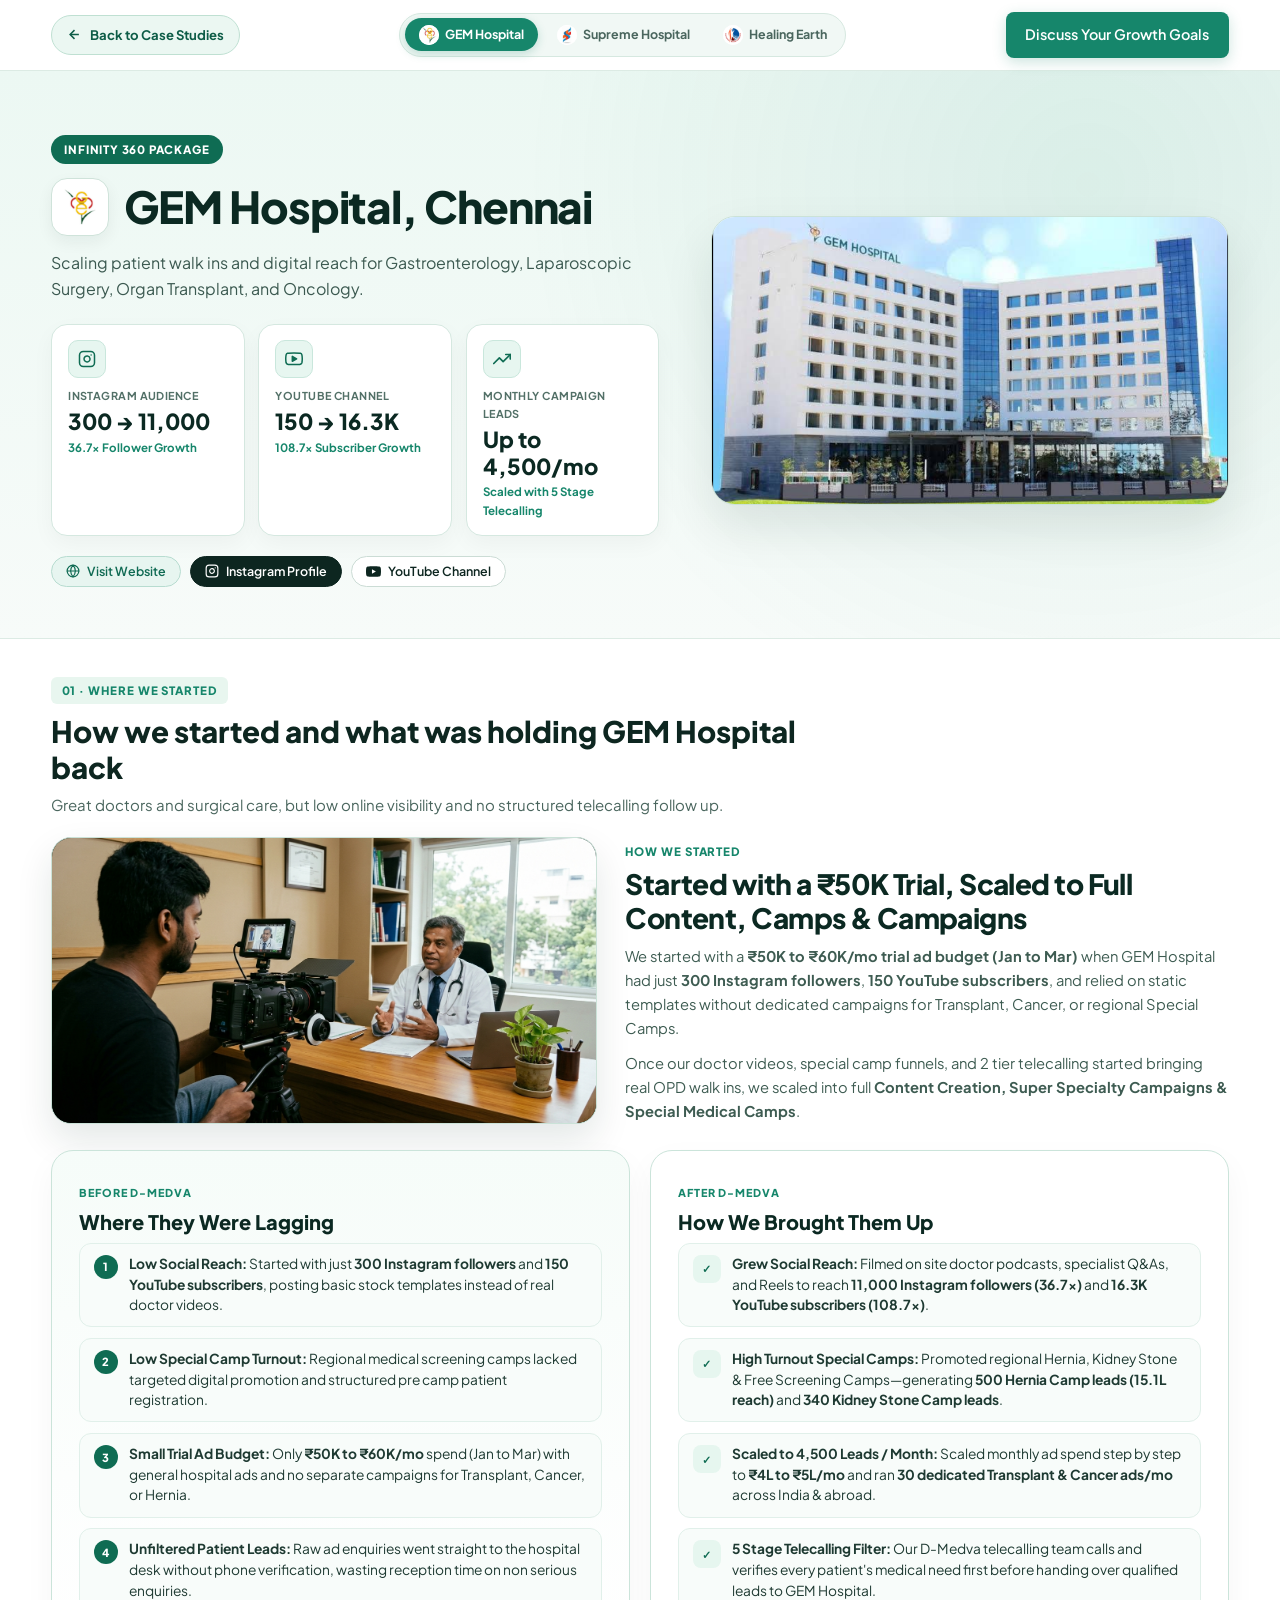
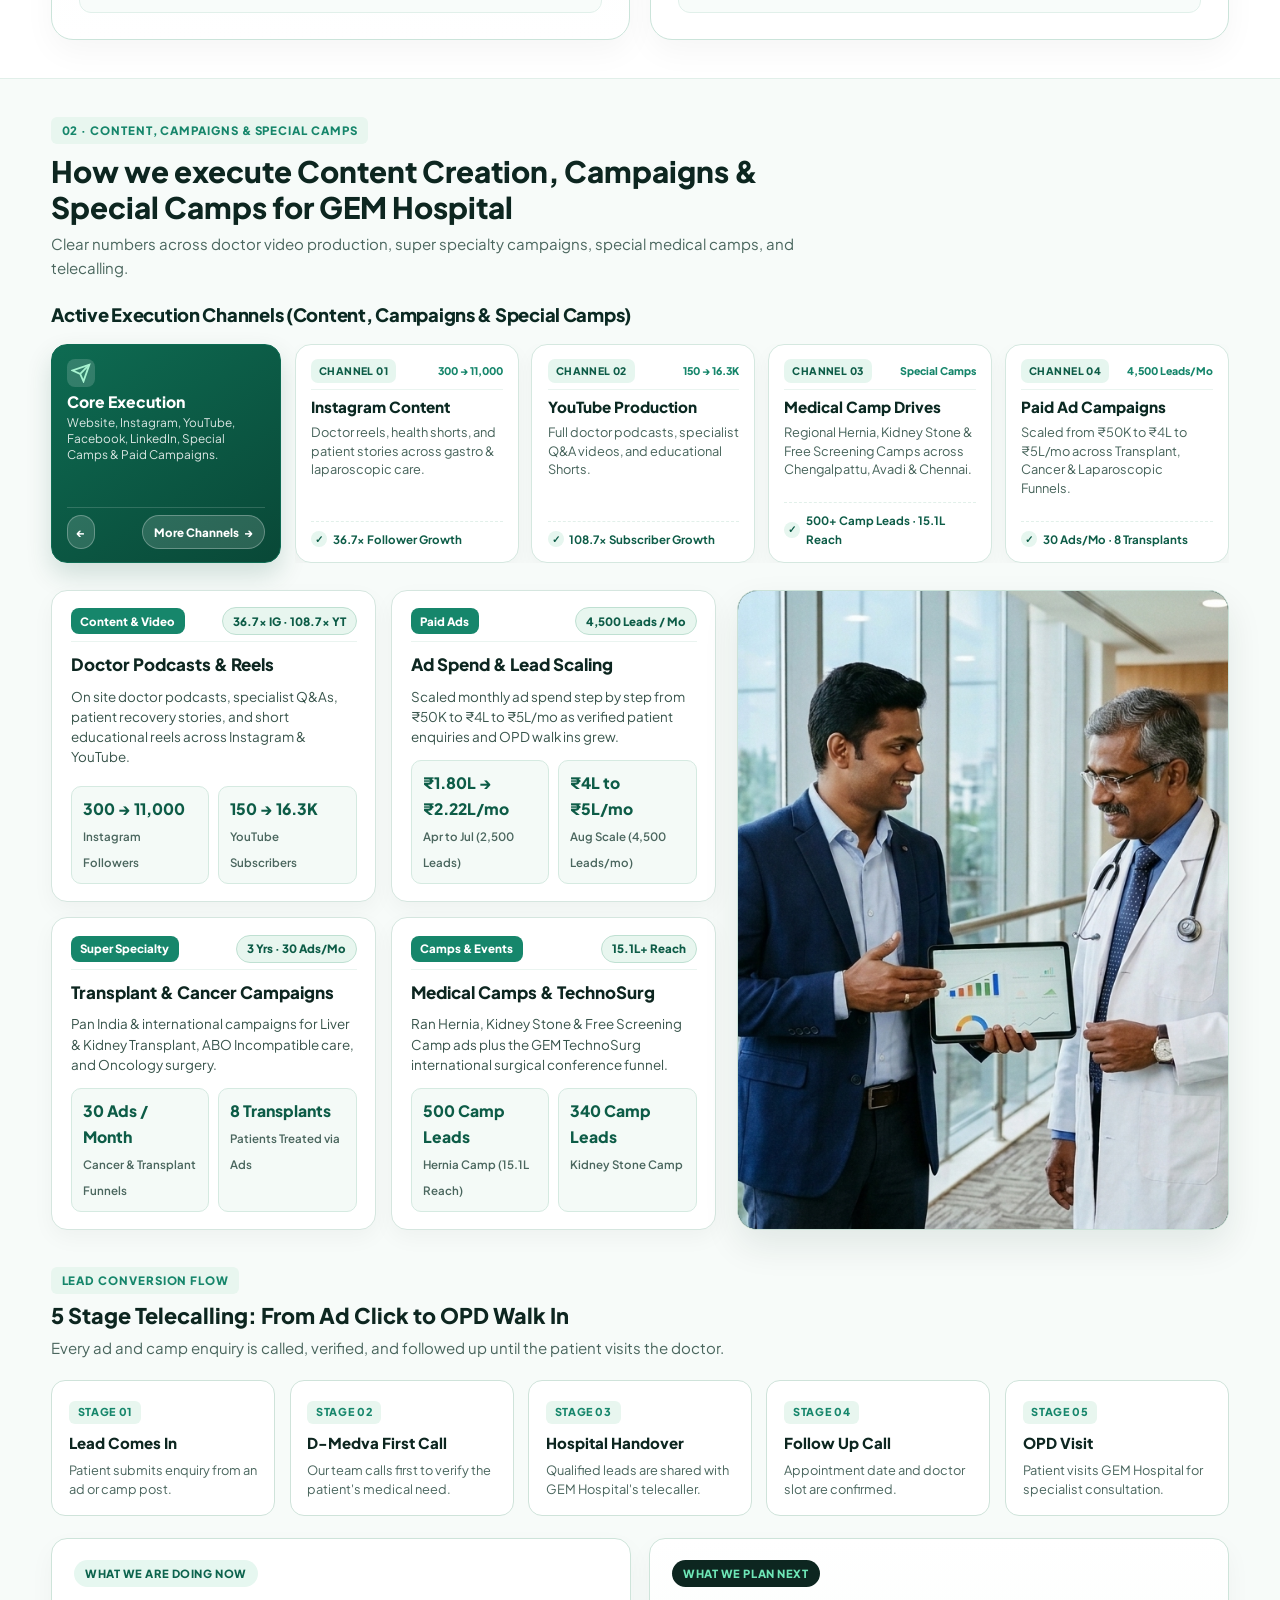
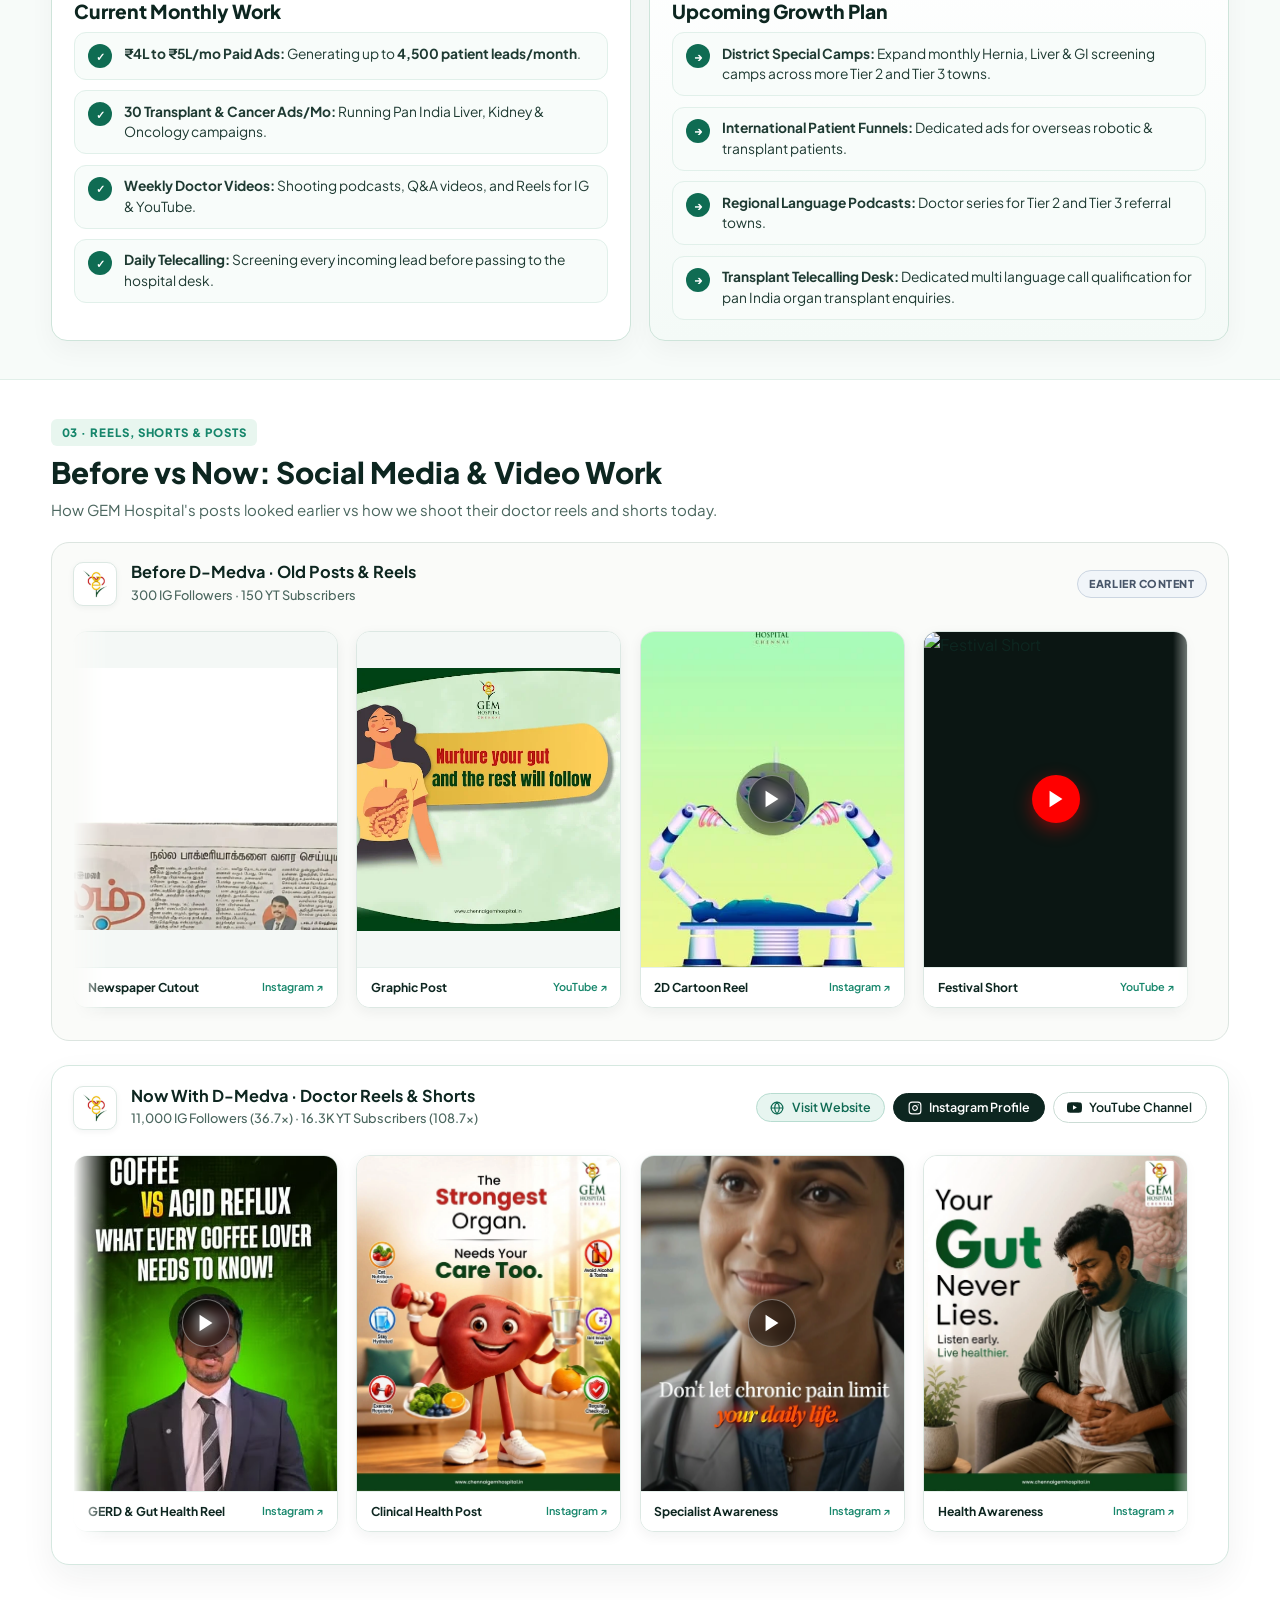
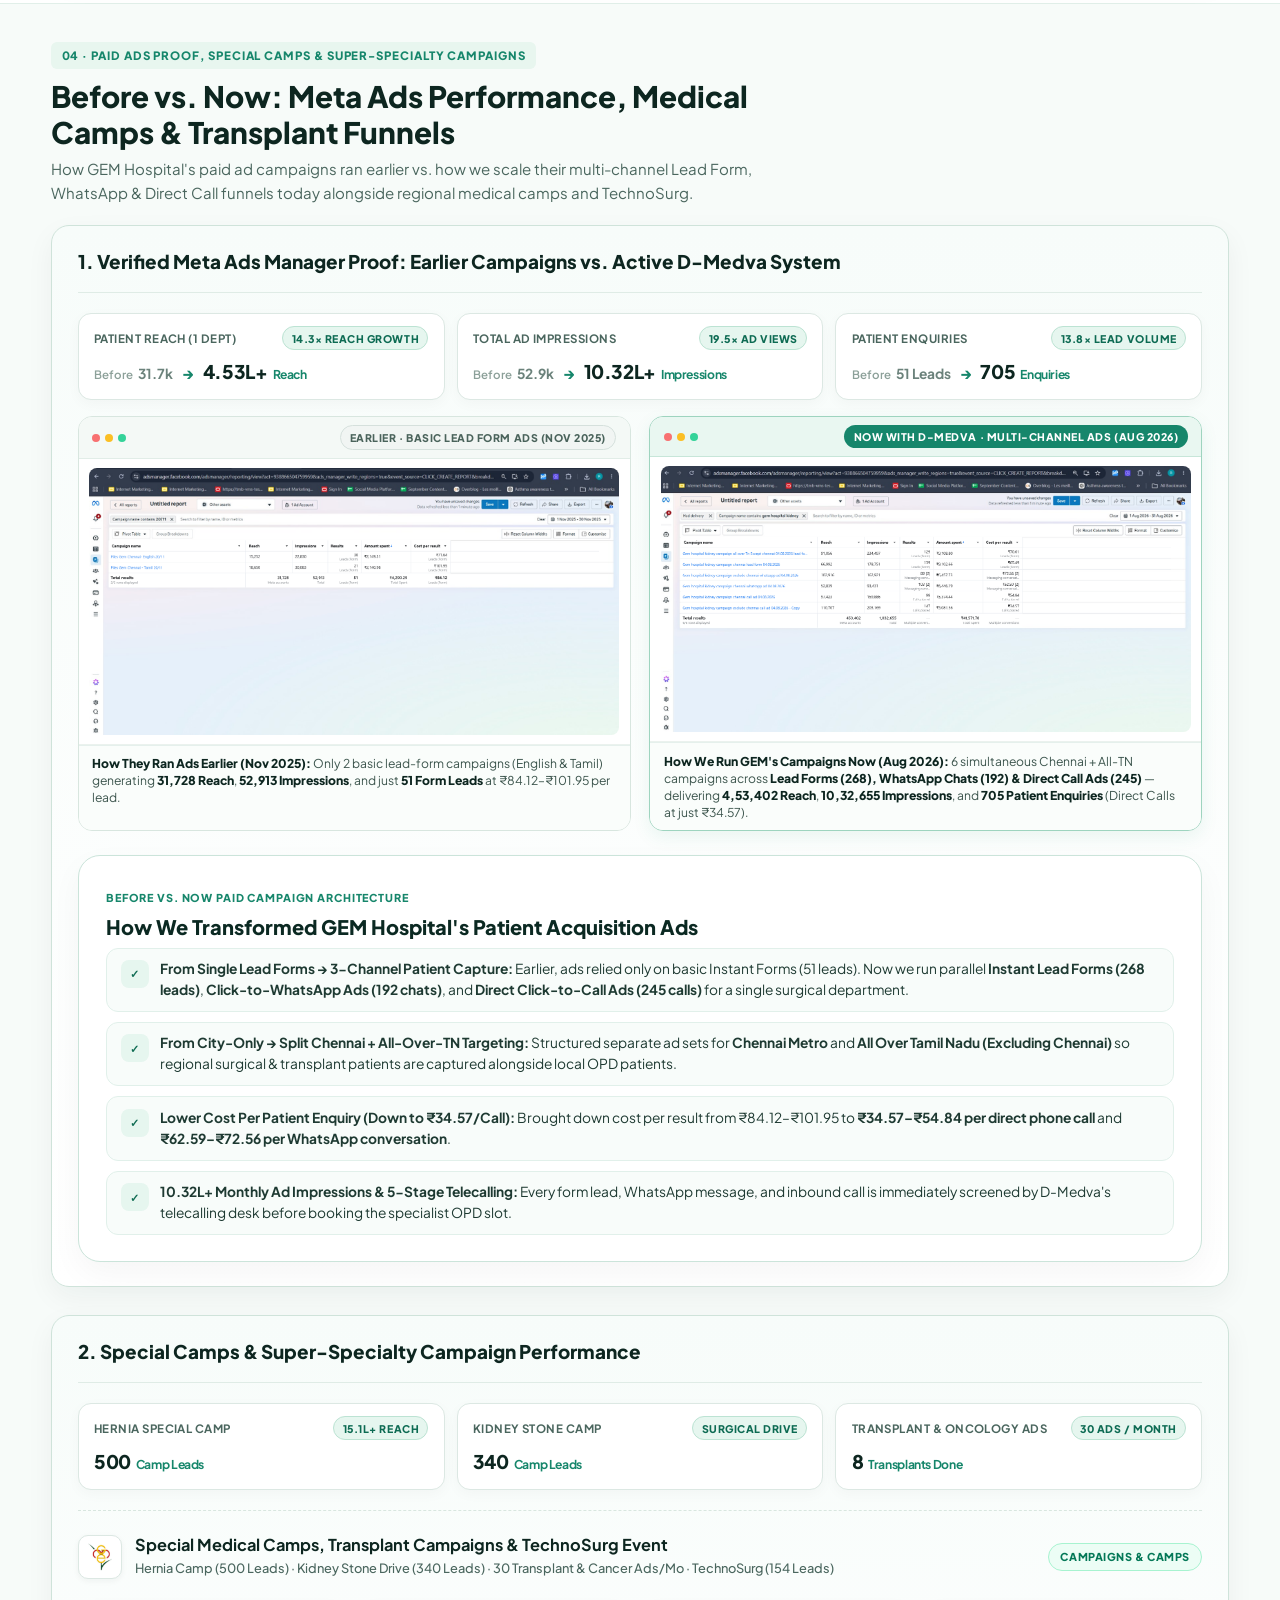
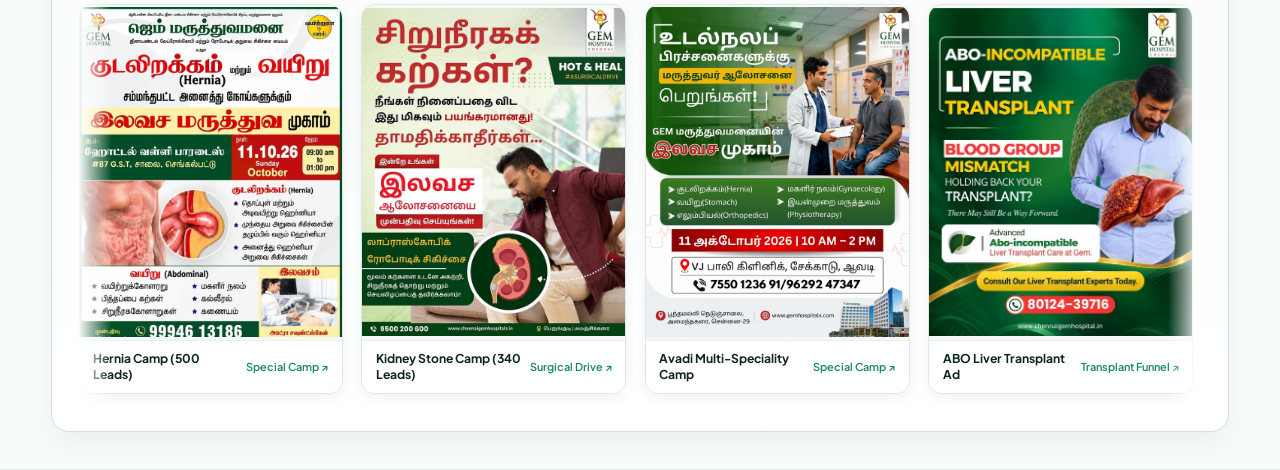
==== commit 44455417: "Add GMB & Meta Ads Before-vs-After proof across GEM, Healing Earth & Supreme case studies" ====
--- a/case-study-gem.html
+++ b/case-study-gem.html
@@ -4,13 +4,13 @@
   <meta charset="UTF-8">
   <meta name="viewport" content="width=device-width, initial-scale=1.0">
   <title>GEM Hospital Chennai Case Study | D-Medva Healthcare Marketing</title>
-  <meta name="description" content="How D-Medva scaled GEM Hospital Chennai across 7 channels using the Infinity 360 package: SEO optimization, paid ads, transplant & camp campaigns, doctor videos, TechnoSurg event marketing, and 5 stage telecalling.">
+  <meta name="description" content="How D-Medva scaled GEM Hospital Chennai through doctor content creation, special medical camps, transplant & oncology ad campaigns, TechnoSurg event marketing, and 5 stage telecalling.">
   <link rel="icon" type="image/svg+xml" href="assets/logo/dmedva-logo.svg">
   <link rel="preconnect" href="https://fonts.googleapis.com">
   <link rel="preconnect" href="https://fonts.gstatic.com" crossorigin>
   <link href="https://fonts.googleapis.com/css2?family=Instrument+Serif:ital@0;1&amp;family=Plus+Jakarta+Sans:wght@400;500;600;700;800&amp;display=swap" rel="stylesheet">
-  <link rel="stylesheet" href="css/styles.css?v=20261028-mob9">
-  <link rel="stylesheet" href="css/case-study-detail.css?v=20261028-mob9">
+  <link rel="stylesheet" href="css/styles.css?v=20261103-xfix">
+  <link rel="stylesheet" href="css/case-study-detail.css?v=20261103-xfix">
 </head>
 <body class="csd-body">
 
@@ -132,12 +132,12 @@
           </div>
           <div class="csd-start-copy">
             <span class="csd-card-kicker">How We Started</span>
-            <h3>Started with a ₹50K Trial, Scaled to 7 Channels</h3>
+            <h3>Started with a ₹50K Trial, Scaled to Full Content, Camps &amp; Campaigns</h3>
             <p>
-              We started with a <strong>₹50K to ₹60K/mo trial ad budget (Jan to Mar)</strong> when GEM Hospital had just <strong>300 Instagram followers</strong>, <strong>150 YouTube subscribers</strong>, and ranked on <strong>Page 2 of Google (Pos 11.6)</strong>.
+              We started with a <strong>₹50K to ₹60K/mo trial ad budget (Jan to Mar)</strong> when GEM Hospital had just <strong>300 Instagram followers</strong>, <strong>150 YouTube subscribers</strong>, and relied on static templates without dedicated campaigns for Transplant, Cancer, or regional Special Camps.
             </p>
             <p>
-              Once doctor videos and our 2 tier telecalling started bringing real OPD walk ins, we scaled into the full <strong>7 Channel Infinity 360 package</strong>.
+              Once our doctor videos, special camp funnels, and 2 tier telecalling started bringing real OPD walk ins, we scaled into full <strong>Content Creation, Super Specialty Campaigns &amp; Special Medical Camps</strong>.
             </p>
           </div>
         </div>
@@ -153,7 +153,7 @@
               </li>
               <li>
                 <span class="csd-bullet-icon">2</span>
-                <div><strong>Stuck on Page 2 of Google:</strong> Website ranked at <strong>Position 11.6</strong> with only <strong>1.8% CTR</strong>, missing patients searching for laparoscopy and gastro care in Chennai.</div>
+                <div><strong>Low Special Camp Turnout:</strong> Regional medical screening camps lacked targeted digital promotion and structured pre camp patient registration.</div>
               </li>
               <li>
                 <span class="csd-bullet-icon">3</span>
@@ -176,7 +176,7 @@
               </li>
               <li>
                 <span class="csd-bullet-icon">✓</span>
-                <div><strong>Page 1 on Google (#7.7 Rank):</strong> Optimized department SEO pages to bring GEM Hospital onto Page 1 with <strong>28.7K monthly clicks</strong>, <strong>1.19M impressions</strong>, and <strong>2.4% CTR</strong>.</div>
+                <div><strong>High Turnout Special Camps:</strong> Promoted regional Hernia, Kidney Stone &amp; Free Screening Camps—generating <strong>500 Hernia Camp leads (15.1L reach)</strong> and <strong>340 Kidney Stone Camp leads</strong>.</div>
               </li>
               <li>
                 <span class="csd-bullet-icon">✓</span>
@@ -198,28 +198,28 @@
     <section class="csd-section">
       <div class="container">
         <div class="csd-sec-head">
-          <span class="csd-sec-eyebrow">02 · 7 Channel Execution</span>
-          <h2 class="csd-sec-title">How we run all 7 channels for GEM Hospital</h2>
+          <span class="csd-sec-eyebrow">02 · Content, Campaigns &amp; Special Camps</span>
+          <h2 class="csd-sec-title">How we execute Content Creation, Campaigns &amp; Special Camps for GEM Hospital</h2>
           <p class="csd-sec-sub">
-            Clear numbers across social media, paid campaigns, screening camps, and telecalling.
+            Clear numbers across doctor video production, super specialty campaigns, special medical camps, and telecalling.
           </p>
         </div>
 
-        <!-- Defined 7 Channels Breakdown (First Card = Active 7 Channels + 4 Visible Cards Scroll Track) -->
+        <!-- Defined Channels Breakdown -->
         <div class="csd-channels-box">
           <div class="csd-channels-header">
-            <h3>7 Active Channels (Infinity 360 Package)</h3>
+            <h3>Active Execution Channels (Content, Campaigns &amp; Special Camps)</h3>
           </div>
 
           <div class="csd-channels-strip-layout">
-            <!-- Fixed First Dark Green Card: Active 7 Channels + Scroll Trigger Button -->
+            <!-- Fixed First Dark Green Card -->
             <div class="csd-channels-master-card">
               <div>
                 <span class="csd-master-icon" aria-hidden="true">
                   <svg width="20" height="20" viewBox="0 0 24 24" fill="none" stroke="currentColor" stroke-width="2.2"><line x1="22" y1="2" x2="11" y2="13"/><polygon points="22 2 15 22 11 13 2 9 22 2"/></svg>
                 </span>
-                <h4>Active 7 Channels</h4>
-                <p>Instagram, YouTube, Facebook, LinkedIn, GMB, Paid Ads &amp; SEO.</p>
+                <h4>Core Execution</h4>
+                <p>Website, Instagram, YouTube, Facebook, LinkedIn, Special Camps &amp; Paid Campaigns.</p>
               </div>
 
               <div class="csd-master-scroll-controls">
@@ -233,14 +233,14 @@
               </div>
             </div>
 
-            <!-- 4 Visible Channel Cards at a Time (Scrolls to reveal remaining channels) -->
+            <!-- 4 Visible Channel Cards at a Time -->
             <div class="csd-channels-scroll-track">
               <div class="csd-channel-item">
                 <div class="csd-channel-top">
                   <span class="csd-channel-num">Channel 01</span>
                   <span class="csd-channel-tag">300 → 11,000</span>
                 </div>
-                <h4>Instagram</h4>
+                <h4>Instagram Content</h4>
                 <p>Doctor reels, health shorts, and patient stories across gastro &amp; laparoscopic care.</p>
                 <span class="csd-channel-meta">36.7× Follower Growth</span>
               </div>
@@ -250,7 +250,7 @@
                   <span class="csd-channel-num">Channel 02</span>
                   <span class="csd-channel-tag">150 → 16.3K</span>
                 </div>
-                <h4>YouTube</h4>
+                <h4>YouTube Production</h4>
                 <p>Full doctor podcasts, specialist Q&amp;A videos, and educational Shorts.</p>
                 <span class="csd-channel-meta">108.7× Subscriber Growth</span>
               </div>
@@ -258,51 +258,51 @@
               <div class="csd-channel-item">
                 <div class="csd-channel-top">
                   <span class="csd-channel-num">Channel 03</span>
-                  <span class="csd-channel-tag">Camp Reach</span>
-                </div>
-                <h4>Facebook</h4>
-                <p>Regional health camp posts, Hernia &amp; Kidney Stone drives, and patient awareness.</p>
-                <span class="csd-channel-meta">15.1L+ Camp Reach</span>
+                  <span class="csd-channel-tag">Special Camps</span>
+                </div>
+                <h4>Medical Camp Drives</h4>
+                <p>Regional Hernia, Kidney Stone &amp; Free Screening Camps across Chengalpattu, Avadi &amp; Chennai.</p>
+                <span class="csd-channel-meta">500+ Camp Leads · 15.1L Reach</span>
               </div>
 
               <div class="csd-channel-item">
                 <div class="csd-channel-top">
                   <span class="csd-channel-num">Channel 04</span>
-                  <span class="csd-channel-tag">Hospital Brand</span>
-                </div>
-                <h4>LinkedIn</h4>
-                <p>Robotic surgery milestones, doctor leadership, and GEM TechnoSurg conference updates.</p>
-                <span class="csd-channel-meta">154 Conference Leads</span>
+                  <span class="csd-channel-tag">4,500 Leads/Mo</span>
+                </div>
+                <h4>Paid Ad Campaigns</h4>
+                <p>Scaled from ₹50K to ₹4L to ₹5L/mo across Transplant, Cancer &amp; Laparoscopic Funnels.</p>
+                <span class="csd-channel-meta">30 Ads/Mo · 8 Transplants</span>
               </div>
 
               <div class="csd-channel-item">
                 <div class="csd-channel-top">
                   <span class="csd-channel-num">Channel 05</span>
-                  <span class="csd-channel-tag">Local Maps</span>
-                </div>
-                <h4>Google My Business</h4>
-                <p>Chennai map pack ranking, specialty department listings, and patient reviews.</p>
-                <span class="csd-channel-meta">Direct Direction &amp; Call Clicks</span>
+                  <span class="csd-channel-tag">154 Leads</span>
+                </div>
+                <h4>TechnoSurg &amp; Events</h4>
+                <p>Robotic surgery milestones, LinkedIn leadership, and GEM TechnoSurg surgical conference.</p>
+                <span class="csd-channel-meta">154 Conference Registrations</span>
               </div>
 
               <div class="csd-channel-item">
                 <div class="csd-channel-top">
                   <span class="csd-channel-num">Channel 06</span>
-                  <span class="csd-channel-tag">4,500 Leads/Mo</span>
-                </div>
-                <h4>Paid Ads (Meta &amp; Google)</h4>
-                <p>Scaled from ₹50K to ₹4L to ₹5L/mo across Transplant, Cancer &amp; Screening Camps.</p>
-                <span class="csd-channel-meta">30 Ads/Mo · 4,500 Leads</span>
+                  <span class="csd-channel-tag">chennaigemhospital.in</span>
+                </div>
+                <h4>Website &amp; Landing Pages</h4>
+                <p>Built and managed GEM Hospital's Chennai website, specialty pages, and campaign landing pages.</p>
+                <span class="csd-channel-meta">Custom Hospital Website</span>
               </div>
 
               <div class="csd-channel-item">
                 <div class="csd-channel-top">
                   <span class="csd-channel-num">Channel 07</span>
-                  <span class="csd-channel-tag">Page 1 (#7.7)</span>
-                </div>
-                <h4>Website &amp; SEO</h4>
-                <p>Moved gemhospitals.com from Page 2 (Pos 11.6) to Page 1 (#7.7) with 28.7K clicks.</p>
-                <span class="csd-channel-meta">1.19M Search Impressions</span>
+                  <span class="csd-channel-tag">5 Stage Filter</span>
+                </div>
+                <h4>Telecalling Qualification</h4>
+                <p>2 tier telecalling screens every campaign &amp; camp enquiry before hospital handover.</p>
+                <span class="csd-channel-meta">Verified OPD Walk Ins</span>
               </div>
             </div>
           </div>
@@ -471,7 +471,7 @@
             <ul class="csd-bullet-list">
               <li>
                 <span class="csd-bullet-icon">→</span>
-                <div><strong>Top 3 Google Rank:</strong> Push average search position from <strong>#7.7 into the Top 3</strong>.</div>
+                <div><strong>District Special Camps:</strong> Expand monthly Hernia, Liver &amp; GI screening camps across more Tier 2 and Tier 3 towns.</div>
               </li>
               <li>
                 <span class="csd-bullet-icon">→</span>
@@ -483,7 +483,7 @@
               </li>
               <li>
                 <span class="csd-bullet-icon">→</span>
-                <div><strong>WhatsApp + Call Sync:</strong> Instant WhatsApp pre booking linked with our 5 stage telecalling.</div>
+                <div><strong>Transplant Telecalling Desk:</strong> Dedicated multi language call qualification for pan India organ transplant enquiries.</div>
               </li>
             </ul>
           </div>
@@ -744,87 +744,242 @@
     </section>
 
     <!-- =================================================================
-         5. VERIFIED SEO OPTIMIZATION PROOF (GOOGLE SEARCH CONSOLE)
+         5. PAID ADS BEFORE vs NOW, SPECIAL MEDICAL CAMPS & CAMPAIGN PROOF
          ================================================================= -->
     <section class="csd-section">
       <div class="container">
         <div class="csd-sec-head">
-          <span class="csd-sec-eyebrow">04 · Verified Google Search Console Proof</span>
-          <h2 class="csd-sec-title">SEO Optimization: Page 2 (Pos 11.6) to Page 1 (Pos 7.7)</h2>
+          <span class="csd-sec-eyebrow">04 · Paid Ads Proof, Special Camps &amp; Super-Specialty Campaigns</span>
+          <h2 class="csd-sec-title">Before vs. Now: Meta Ads Performance, Medical Camps &amp; Transplant Funnels</h2>
           <p class="csd-sec-sub">
-            Verified Before &amp; After Google Search Console performance for <strong>chennaigemhospital.in</strong> showing a 2.9× jump in organic click through rate and +29% growth in monthly organic search clicks.
+            How GEM Hospital's paid ad campaigns ran earlier vs. how we scale their multi-channel Lead Form, WhatsApp &amp; Direct Call funnels today alongside regional medical camps and TechnoSurg.
           </p>
         </div>
 
+        <!-- PART A: VERIFIED META ADS MANAGER BEFORE vs AFTER PROOF -->
         <div class="cs-gsc-block" style="margin-top: 0;">
           <div class="gsc-hospital-bar">
-            <h4 class="gsc-hosp-title">SEO Optimization</h4>
-          </div>
-
-          <div class="gsc-kpi-strip">
-            <div class="gsc-kpi-card">
-              <div class="gsc-kpi-top">
-                <span class="gsc-kpi-label">Organic Search Clicks</span>
-                <span class="gsc-kpi-growth">+29% Surge</span>
-              </div>
-              <div class="gsc-kpi-values">
-                <span class="gsc-val-before"><em>Before</em> 2.45k</span>
-                <span class="gsc-val-arrow" aria-hidden="true">→</span>
-                <strong class="gsc-val-after">3.16k <em>Clicks</em></strong>
-              </div>
-            </div>
-
-            <div class="gsc-kpi-card">
-              <div class="gsc-kpi-top">
-                <span class="gsc-kpi-label">Search Click Through Rate</span>
-                <span class="gsc-kpi-growth">2.9× Higher CTR</span>
-              </div>
-              <div class="gsc-kpi-values">
-                <span class="gsc-val-before"><em>Before</em> 1.8%</span>
-                <span class="gsc-val-arrow" aria-hidden="true">→</span>
-                <strong class="gsc-val-after">5.2% <em>Avg CTR</em></strong>
-              </div>
-            </div>
-
-            <div class="gsc-kpi-card">
-              <div class="gsc-kpi-top">
-                <span class="gsc-kpi-label">Google Search Position</span>
-                <span class="gsc-kpi-growth">Page 1 Jump</span>
-              </div>
-              <div class="gsc-kpi-values">
-                <span class="gsc-val-before"><em>Page 2</em> Pos 11.6</span>
-                <span class="gsc-val-arrow" aria-hidden="true">→</span>
-                <strong class="gsc-val-after">#7.7 <em>Avg Rank</em></strong>
-              </div>
-            </div>
-          </div>
-
-          <div class="gsc-screens-grid">
+            <h4 class="gsc-hosp-title">1. Verified Meta Ads Manager Proof: Earlier Campaigns vs. Active D-Medva System</h4>
+          </div>
+
+          <div class="gsc-kpi-marquee-wrap">
+            <div class="gsc-kpi-strip">
+              <div class="gsc-kpi-card">
+                <div class="gsc-kpi-top">
+                  <span class="gsc-kpi-label">Patient Reach (1 Dept)</span>
+                  <span class="gsc-kpi-growth">14.3× Reach Growth</span>
+                </div>
+                <div class="gsc-kpi-values">
+                  <span class="gsc-val-before"><em>Before</em> 31.7k</span>
+                  <span class="gsc-val-arrow" aria-hidden="true">→</span>
+                  <strong class="gsc-val-after">4.53L+ <em>Reach</em></strong>
+                </div>
+              </div>
+
+              <div class="gsc-kpi-card">
+                <div class="gsc-kpi-top">
+                  <span class="gsc-kpi-label">Total Ad Impressions</span>
+                  <span class="gsc-kpi-growth">19.5× Ad Views</span>
+                </div>
+                <div class="gsc-kpi-values">
+                  <span class="gsc-val-before"><em>Before</em> 52.9k</span>
+                  <span class="gsc-val-arrow" aria-hidden="true">→</span>
+                  <strong class="gsc-val-after">10.32L+ <em>Impressions</em></strong>
+                </div>
+              </div>
+
+              <div class="gsc-kpi-card">
+                <div class="gsc-kpi-top">
+                  <span class="gsc-kpi-label">Patient Enquiries</span>
+                  <span class="gsc-kpi-growth">13.8× Lead Volume</span>
+                </div>
+                <div class="gsc-kpi-values">
+                  <span class="gsc-val-before"><em>Before</em> 51 Leads</span>
+                  <span class="gsc-val-arrow" aria-hidden="true">→</span>
+                  <strong class="gsc-val-after">705 <em>Enquiries</em></strong>
+                </div>
+              </div>
+            </div>
+          </div>
+
+          <div class="gsc-screens-grid is-full-stack">
             <figure class="gsc-screen-card is-before">
               <div class="gsc-browser-bar">
                 <div class="gsc-browser-dots" aria-hidden="true"><span></span><span></span><span></span></div>
-                <span class="gsc-browser-tag is-baseline">BEFORE · DEC 2025 BASELINE</span>
+                <span class="gsc-browser-tag is-baseline">EARLIER · BASIC LEAD FORM ADS (NOV 2025)</span>
               </div>
               <div class="gsc-img-frame">
-                <img src="assets/images/gsc-gem-before.jpg" alt="GEM Hospital Chennai Google Search Console Before Report: 2.45k Clicks, 1.8% CTR, Position 11.6" width="1080" height="390" loading="lazy" decoding="async">
+                <img src="assets/images/gem-ads-before.png?v=20261103-3k" alt="GEM Hospital Earlier Meta Ads Manager Report (Nov 2025): 2 Lead Form Campaigns, 31,728 Reach, 52,913 Impressions, 51 Leads at Rs 84.12 per lead" width="3072" height="1545" loading="lazy" decoding="async">
               </div>
               <figcaption class="gsc-screen-caption">
-                <strong>Initial Baseline (Dec 2025):</strong> 2.45k Clicks · 1.8% CTR · Avg Position 11.6
+                <strong>How They Ran Ads Earlier (Nov 2025):</strong> Only 2 basic lead-form campaigns (English &amp; Tamil) generating <strong>31,728 Reach</strong>, <strong>52,913 Impressions</strong>, and just <strong>51 Form Leads</strong> at ₹84.12–₹101.95 per lead.
               </figcaption>
             </figure>
 
             <figure class="gsc-screen-card is-after">
               <div class="gsc-browser-bar">
                 <div class="gsc-browser-dots" aria-hidden="true"><span></span><span></span><span></span></div>
-                <span class="gsc-browser-tag is-result">AFTER · JAN 2026 SEO GROWTH</span>
+                <span class="gsc-browser-tag is-result">NOW WITH D-MEDVA · MULTI-CHANNEL ADS (AUG 2026)</span>
               </div>
               <div class="gsc-img-frame">
-                <img src="assets/images/gsc-gem-after.jpg" alt="GEM Hospital Chennai Google Search Console After Report: 3.16k Clicks, 5.2% CTR, Position 7.7" width="1080" height="390" loading="lazy" decoding="async">
+                <img src="assets/images/gem-ads-after.png?v=20261103-3k" alt="GEM Hospital Active D-Medva Meta Ads Manager Report (Aug 2026): 6 Multi-Channel Campaigns across Lead Forms, WhatsApp & Direct Calls delivering 4,53,402 Reach, 10,32,655 Impressions, and 705 Patient Enquiries" width="3072" height="1542" loading="lazy" decoding="async">
               </div>
               <figcaption class="gsc-screen-caption">
-                <strong>After D-Medva SEO (Jan 2026):</strong> 3.16k Clicks · 5.2% CTR · Avg Position 7.7
+                <strong>How We Run GEM's Campaigns Now (Aug 2026):</strong> 6 simultaneous Chennai + All-TN campaigns across <strong>Lead Forms (268), WhatsApp Chats (192) &amp; Direct Call Ads (245)</strong> — delivering <strong>4,53,402 Reach</strong>, <strong>10,32,655 Impressions</strong>, and <strong>705 Patient Enquiries</strong> (Direct Calls at just ₹34.57).
               </figcaption>
             </figure>
+          </div>
+
+          <!-- Before vs Now Campaign Strategy Breakdown -->
+          <div class="csd-story-card is-solution" style="margin-top: 1.5rem;">
+            <span class="csd-card-kicker">Before vs. Now Paid Campaign Architecture</span>
+            <h3>How We Transformed GEM Hospital's Patient Acquisition Ads</h3>
+            <ul class="csd-bullet-list">
+              <li>
+                <span class="csd-bullet-icon">✓</span>
+                <div><strong>From Single Lead Forms → 3-Channel Patient Capture:</strong> Earlier, ads relied only on basic Instant Forms (51 leads). Now we run parallel <strong>Instant Lead Forms (268 leads)</strong>, <strong>Click-to-WhatsApp Ads (192 chats)</strong>, and <strong>Direct Click-to-Call Ads (245 calls)</strong> for a single surgical department.</div>
+              </li>
+              <li>
+                <span class="csd-bullet-icon">✓</span>
+                <div><strong>From City-Only → Split Chennai + All-Over-TN Targeting:</strong> Structured separate ad sets for <strong>Chennai Metro</strong> and <strong>All Over Tamil Nadu (Excluding Chennai)</strong> so regional surgical &amp; transplant patients are captured alongside local OPD patients.</div>
+              </li>
+              <li>
+                <span class="csd-bullet-icon">✓</span>
+                <div><strong>Lower Cost Per Patient Enquiry (Down to ₹34.57/Call):</strong> Brought down cost per result from ₹84.12–₹101.95 to <strong>₹34.57–₹54.84 per direct phone call</strong> and <strong>₹62.59–₹72.56 per WhatsApp conversation</strong>.</div>
+              </li>
+              <li>
+                <span class="csd-bullet-icon">✓</span>
+                <div><strong>10.32L+ Monthly Ad Impressions &amp; 5-Stage Telecalling:</strong> Every form lead, WhatsApp message, and inbound call is immediately screened by D-Medva's telecalling desk before booking the specialist OPD slot.</div>
+              </li>
+            </ul>
+          </div>
+        </div>
+
+        <!-- PART B: SPECIAL CAMPS & SUPER-SPECIALTY CAMPAIGNS -->
+        <div class="cs-gsc-block" style="margin-top: 1.75rem;">
+          <div class="gsc-hospital-bar">
+            <h4 class="gsc-hosp-title">2. Special Camps &amp; Super-Specialty Campaign Performance</h4>
+          </div>
+
+          <div class="gsc-kpi-marquee-wrap">
+            <div class="gsc-kpi-strip">
+              <div class="gsc-kpi-card">
+                <div class="gsc-kpi-top">
+                  <span class="gsc-kpi-label">Hernia Special Camp</span>
+                  <span class="gsc-kpi-growth">15.1L+ Reach</span>
+                </div>
+                <div class="gsc-kpi-values">
+                  <strong class="gsc-val-after">500 <em>Camp Leads</em></strong>
+                </div>
+              </div>
+
+              <div class="gsc-kpi-card">
+                <div class="gsc-kpi-top">
+                  <span class="gsc-kpi-label">Kidney Stone Camp</span>
+                  <span class="gsc-kpi-growth">Surgical Drive</span>
+                </div>
+                <div class="gsc-kpi-values">
+                  <strong class="gsc-val-after">340 <em>Camp Leads</em></strong>
+                </div>
+              </div>
+
+              <div class="gsc-kpi-card">
+                <div class="gsc-kpi-top">
+                  <span class="gsc-kpi-label">Transplant &amp; Oncology Ads</span>
+                  <span class="gsc-kpi-growth">30 Ads / Month</span>
+                </div>
+                <div class="gsc-kpi-values">
+                  <strong class="gsc-val-after">8 <em>Transplants Done</em></strong>
+                </div>
+              </div>
+            </div>
+          </div>
+
+          <div class="cs-marquee-block" data-client="gem-camps" style="margin-top: 1.25rem; margin-bottom: 0;">
+            <div class="cs-marquee-header">
+              <div class="cs-marquee-brand">
+                <img src="assets/portfolio/logo_gem_avatar.png?v=20261023-icons" alt="GEM Hospital" class="cs-marquee-avatar" loading="lazy" decoding="async">
+                <div>
+                  <h4 class="cs-marquee-title">Special Medical Camps, Transplant Campaigns &amp; TechnoSurg Event</h4>
+                  <span class="cs-marquee-sub">Hernia Camp (500 Leads) · Kidney Stone Drive (340 Leads) · 30 Transplant &amp; Cancer Ads/Mo · TechnoSurg (154 Leads)</span>
+                </div>
+              </div>
+              <span class="csd-ba-tag is-after" style="background:#ECFDF5;color:#047857;border:1px solid #A7F3D0;">Campaigns &amp; Camps</span>
+            </div>
+
+            <div class="brand-carousel-marquee-wrapper">
+              <div class="brand-carousel-marquee-track">
+                <div class="brand-unified-media-card" onclick="window.open('assets/images/gem-hernia-camp-campaign.png', '_blank')">
+                  <div class="brand-short-thumb-container">
+                    <img src="assets/images/gem-hernia-camp-campaign.png" alt="GEM Hospital Hernia Free Medical Camp Chengalpattu" loading="lazy" decoding="async">
+                  </div>
+                  <div class="brand-unified-info-bar">
+                    <h5>Hernia Camp (500 Leads)</h5>
+                    <span>Special Camp ↗</span>
+                  </div>
+                </div>
+
+                <div class="brand-unified-media-card" onclick="window.open('assets/images/gem-kidney-stone-camp.png', '_blank')">
+                  <div class="brand-short-thumb-container">
+                    <img src="assets/images/gem-kidney-stone-camp.png" alt="GEM Hospital Kidney Stone Free Consultation Camp" loading="lazy" decoding="async">
+                  </div>
+                  <div class="brand-unified-info-bar">
+                    <h5>Kidney Stone Camp (340 Leads)</h5>
+                    <span>Surgical Drive ↗</span>
+                  </div>
+                </div>
+
+                <div class="brand-unified-media-card" onclick="window.open('assets/images/gem-multispeciality-camp.png', '_blank')">
+                  <div class="brand-short-thumb-container">
+                    <img src="assets/images/gem-multispeciality-camp.png" alt="GEM Hospital Multi Speciality Free Medical Camp Avadi" loading="lazy" decoding="async">
+                  </div>
+                  <div class="brand-unified-info-bar">
+                    <h5>Avadi Multi-Speciality Camp</h5>
+                    <span>Special Camp ↗</span>
+                  </div>
+                </div>
+
+                <div class="brand-unified-media-card" onclick="window.open('assets/images/gem-liver-transplant-campaign.png', '_blank')">
+                  <div class="brand-short-thumb-container">
+                    <img src="assets/images/gem-liver-transplant-campaign.png" alt="ABO-Incompatible Liver Transplant Campaign" loading="lazy" decoding="async">
+                  </div>
+                  <div class="brand-unified-info-bar">
+                    <h5>ABO Liver Transplant Ad</h5>
+                    <span>Transplant Funnel ↗</span>
+                  </div>
+                </div>
+
+                <div class="brand-unified-media-card" onclick="window.open('assets/images/gem-living-donor-campaign.png', '_blank')">
+                  <div class="brand-short-thumb-container">
+                    <img src="assets/images/gem-living-donor-campaign.png" alt="Living & Deceased Donor Liver Transplant Campaign" loading="lazy" decoding="async">
+                  </div>
+                  <div class="brand-unified-info-bar">
+                    <h5>Living Donor Transplant</h5>
+                    <span>Transplant Funnel ↗</span>
+                  </div>
+                </div>
+
+                <div class="brand-unified-media-card" onclick="window.open('assets/images/gem-cancer-care-campaign.png', '_blank')">
+                  <div class="brand-short-thumb-container">
+                    <img src="assets/images/gem-cancer-care-campaign.png" alt="GI Oncology & Laparoscopic Cancer Surgery Campaign" loading="lazy" decoding="async">
+                  </div>
+                  <div class="brand-unified-info-bar">
+                    <h5>GI Cancer Surgery Campaign</h5>
+                    <span>Oncology Funnel ↗</span>
+                  </div>
+                </div>
+
+                <div class="brand-unified-media-card" onclick="window.open('assets/images/gem-technosurg-event.jpg', '_blank')">
+                  <div class="brand-short-thumb-container">
+                    <img src="assets/images/gem-technosurg-event.jpg" alt="GEM TechnoSurg International Surgical Conference" loading="lazy" decoding="async">
+                  </div>
+                  <div class="brand-unified-info-bar">
+                    <h5>GEM TechnoSurg (154 Leads)</h5>
+                    <span>Event Campaign ↗</span>
+                  </div>
+                </div>
+              </div>
+            </div>
           </div>
         </div>
       </div>
@@ -838,6 +993,97 @@
         track.dataset.cloned = 'true';
       }
     });
+    document.querySelectorAll('.gsc-kpi-strip').forEach(function (strip) {
+      if (!strip.dataset.cloned) {
+        var originalCards = Array.from(strip.children);
+        strip.style.animationDuration = (originalCards.length * 6) + 's';
+        originalCards.forEach(function (card) {
+          var clone = card.cloneNode(true);
+          clone.classList.add('is-kpi-clone');
+          clone.setAttribute('aria-hidden', 'true');
+          strip.appendChild(clone);
+        });
+        strip.dataset.cloned = 'true';
+      }
+    });
+    (function () {
+      var allCards = Array.from(document.querySelectorAll('.gsc-screen-card'));
+      if (!allCards.length) return;
+      var lb = document.createElement('div');
+      lb.className = 'gsc-lightbox';
+      lb.setAttribute('role', 'dialog');
+      lb.setAttribute('aria-modal', 'true');
+      lb.innerHTML =
+        '<div class="gsc-lightbox-dialog">' +
+          '<div class="gsc-lightbox-header">' +
+            '<span class="gsc-lightbox-tag">Verified Proof</span>' +
+            '<button type="button" class="gsc-lightbox-close" aria-label="Close preview">✕</button>' +
+          '</div>' +
+          '<div class="gsc-lightbox-body">' +
+            '<button type="button" class="gsc-lightbox-nav is-prev" aria-label="Previous image">‹</button>' +
+            '<img src="" alt="">' +
+            '<button type="button" class="gsc-lightbox-nav is-next" aria-label="Next image">›</button>' +
+          '</div>' +
+          '<div class="gsc-lightbox-caption"></div>' +
+        '</div>';
+      document.body.appendChild(lb);
+
+      var lbImg = lb.querySelector('.gsc-lightbox-body img');
+      var lbTag = lb.querySelector('.gsc-lightbox-tag');
+      var lbCap = lb.querySelector('.gsc-lightbox-caption');
+      var btnClose = lb.querySelector('.gsc-lightbox-close');
+      var btnPrev = lb.querySelector('.gsc-lightbox-nav.is-prev');
+      var btnNext = lb.querySelector('.gsc-lightbox-nav.is-next');
+      var currentGroup = allCards;
+      var currentIdx = 0;
+
+      function showSlide(idx) {
+        if (!currentGroup.length) return;
+        currentIdx = (idx + currentGroup.length) % currentGroup.length;
+        var card = currentGroup[currentIdx];
+        var img = card.querySelector('.gsc-img-frame img');
+        var tag = card.querySelector('.gsc-browser-tag');
+        var cap = card.querySelector('.gsc-screen-caption');
+        if (img) {
+          lbImg.src = img.getAttribute('src');
+          lbImg.alt = img.getAttribute('alt') || '';
+        }
+        lbTag.textContent = tag ? tag.textContent.trim() : 'Verified Report';
+        lbCap.innerHTML = cap ? cap.innerHTML : '';
+        var showNav = currentGroup.length > 1;
+        btnPrev.style.display = showNav ? '' : 'none';
+        btnNext.style.display = showNav ? '' : 'none';
+      }
+
+      function closeLb() {
+        lb.classList.remove('is-open');
+        document.body.style.overflow = '';
+      }
+
+      allCards.forEach(function (card) {
+        card.addEventListener('click', function () {
+          var parentTrack = card.closest('.gsc-screens-grid');
+          if (parentTrack && parentTrack.dataset.wasDragged === 'true') return;
+          currentGroup = parentTrack ? Array.from(parentTrack.querySelectorAll('.gsc-screen-card')) : allCards;
+          showSlide(currentGroup.indexOf(card));
+          lb.classList.add('is-open');
+          document.body.style.overflow = 'hidden';
+        });
+      });
+
+      btnClose.addEventListener('click', closeLb);
+      btnPrev.addEventListener('click', function (e) { e.stopPropagation(); showSlide(currentIdx - 1); });
+      btnNext.addEventListener('click', function (e) { e.stopPropagation(); showSlide(currentIdx + 1); });
+      lb.addEventListener('click', function (e) {
+        if (e.target === lb) closeLb();
+      });
+      window.addEventListener('keydown', function (e) {
+        if (!lb.classList.contains('is-open')) return;
+        if (e.key === 'Escape') closeLb();
+        else if (e.key === 'ArrowLeft') showSlide(currentIdx - 1);
+        else if (e.key === 'ArrowRight') showSlide(currentIdx + 1);
+      });
+    })();
   </script>
 </body>
 </html>
--- a/css/styles.css
+++ b/css/styles.css
@@ -4756,20 +4756,33 @@
   box-shadow: 0 0 0 3px rgba(255, 255, 255, 0.3);
 }
 
-/* 3-Column Before -> After KPI Strip */
+/* 3-Column Before -> After KPI Strip (Desktop Grid, Mobile Auto-Marquee) */
+.gsc-kpi-marquee-wrap {
+  width: 100%;
+  margin-bottom: 1rem;
+}
+
 .gsc-kpi-strip {
   display: grid;
   grid-template-columns: repeat(3, minmax(0, 1fr));
-  gap: 1rem;
-  margin-bottom: 1.35rem;
+  gap: 0.75rem;
+  margin-bottom: 1rem;
+}
+
+.gsc-kpi-marquee-wrap .gsc-kpi-strip {
+  margin-bottom: 0;
 }
 
 .gsc-kpi-card {
   background: #FFFFFF;
   border: 1px solid #DCE8E3;
-  border-radius: 14px;
-  padding: 0.95rem 1.1rem;
+  border-radius: 13px;
+  padding: 0.75rem 0.95rem;
   box-shadow: 0 4px 14px rgba(13, 38, 32, 0.03);
+}
+
+.gsc-kpi-card.is-kpi-clone {
+  display: none !important;
 }
 
 .gsc-kpi-top {
@@ -4777,11 +4790,11 @@
   align-items: center;
   justify-content: space-between;
   gap: 0.5rem;
-  margin-bottom: 0.5rem;
+  margin-bottom: 0.35rem;
 }
 
 .gsc-kpi-label {
-  font-size: 0.74rem;
+  font-size: 0.72rem;
   font-weight: 700;
   color: #4A665E;
   text-transform: uppercase;
@@ -4789,14 +4802,15 @@
 }
 
 .gsc-kpi-growth {
-  font-size: 0.68rem;
+  font-size: 0.66rem;
   font-weight: 800;
   color: #0D6B53;
   background: #E6F6EF;
   border: 1px solid #BCE3D3;
-  padding: 0.16rem 0.55rem;
+  padding: 0.14rem 0.52rem;
   border-radius: 999px;
   white-space: nowrap;
+  flex-shrink: 0;
 }
 
 .gsc-kpi-values {
@@ -4827,7 +4841,7 @@
 }
 
 .gsc-val-after {
-  font-size: 1.25rem;
+  font-size: 1.18rem;
   font-weight: 800;
   color: #0D2620;
   letter-spacing: -0.02em;
@@ -4841,11 +4855,196 @@
   margin-left: 0.15rem;
 }
 
+/* Swipe Controls in Hospital Bar */
+.gsc-swipe-controls {
+  display: inline-flex;
+  align-items: center;
+  gap: 0.45rem;
+}
+
+.gsc-swipe-hint {
+  font-size: 0.72rem;
+  font-weight: 700;
+  color: #0D5C47;
+  background: #E8F6EF;
+  border: 1px solid #BFE0D2;
+  padding: 0.28rem 0.7rem;
+  border-radius: 999px;
+  white-space: nowrap;
+}
+
+.gsc-swipe-btn {
+  width: 32px;
+  height: 32px;
+  border-radius: 50%;
+  border: 1px solid #BFE0D2;
+  background: #FFFFFF;
+  color: #0D5C47;
+  font-size: 0.85rem;
+  font-weight: 800;
+  display: inline-flex;
+  align-items: center;
+  justify-content: center;
+  cursor: pointer;
+  transition: all 0.2s ease;
+}
+
+.gsc-swipe-btn:hover {
+  background: #16866B;
+  border-color: #16866B;
+  color: #FFFFFF;
+}
+
+/* Interactive Swipe Carousel Shell */
+.gsc-carousel-shell {
+  position: relative;
+  width: 100%;
+}
+
+.gsc-carousel-arrow {
+  position: absolute;
+  top: 44%;
+  transform: translateY(-50%);
+  z-index: 6;
+  width: 42px;
+  height: 42px;
+  border-radius: 50%;
+  background: #0F6C53;
+  color: #FFFFFF;
+  border: 2px solid #FFFFFF;
+  box-shadow: 0 8px 22px rgba(11, 41, 34, 0.24);
+  font-size: 1.35rem;
+  font-weight: 800;
+  line-height: 1;
+  display: inline-flex;
+  align-items: center;
+  justify-content: center;
+  cursor: pointer;
+  transition: transform 0.2s ease, background 0.2s ease, box-shadow 0.2s ease;
+}
+
+.gsc-carousel-arrow:hover {
+  background: #0B4F3D;
+  transform: translateY(-50%) scale(1.08);
+  box-shadow: 0 10px 26px rgba(11, 41, 34, 0.32);
+}
+
+.gsc-carousel-arrow.is-prev {
+  left: -14px;
+}
+
+.gsc-carousel-arrow.is-next {
+  right: -14px;
+}
+
+.gsc-carousel-footer {
+  display: flex;
+  align-items: center;
+  justify-content: space-between;
+  flex-wrap: wrap;
+  gap: 0.75rem;
+  margin-top: 0.65rem;
+  padding: 0.45rem 0.85rem;
+  background: #EEF8F3;
+  border: 1px solid #CDE7DC;
+  border-radius: 999px;
+}
+
+.gsc-carousel-dots {
+  display: inline-flex;
+  align-items: center;
+  gap: 0.4rem;
+}
+
+.gsc-carousel-dot {
+  width: 9px;
+  height: 9px;
+  border-radius: 999px;
+  background: #B3D7C8;
+  border: none;
+  padding: 0;
+  cursor: pointer;
+  transition: all 0.22s ease;
+}
+
+.gsc-carousel-dot.is-active {
+  width: 24px;
+  background: #0F6C53;
+}
+
+.gsc-carousel-instruction {
+  font-size: 0.74rem;
+  font-weight: 800;
+  color: #0D5C47;
+  display: inline-flex;
+  align-items: center;
+  gap: 0.4rem;
+}
+
 /* Side-by-Side Before & After Report Screenshots */
 .gsc-screens-grid {
   display: grid;
   grid-template-columns: repeat(2, minmax(0, 1fr));
   gap: 1.15rem;
+}
+
+.gsc-screens-grid.is-full-stack {
+  display: grid !important;
+  grid-template-columns: repeat(2, minmax(0, 1fr)) !important;
+  gap: 1.15rem;
+}
+
+@media (max-width: 768px) {
+  .gsc-screens-grid.is-full-stack {
+    display: grid !important;
+    grid-template-columns: 1fr !important;
+    gap: 1rem;
+  }
+
+  .gsc-screens-grid.is-full-stack .gsc-screen-card {
+    width: 100% !important;
+    min-width: 100% !important;
+    max-width: 100% !important;
+  }
+}
+
+.gsc-screens-grid.is-swipe-track {
+  display: flex;
+  overflow-x: auto;
+  scroll-snap-type: x mandatory;
+  scroll-behavior: smooth;
+  -webkit-overflow-scrolling: touch;
+  gap: 1rem;
+  padding: 0.35rem 0.25rem 0.5rem;
+  scrollbar-width: none;
+  cursor: grab;
+  user-select: none;
+}
+
+.gsc-screens-grid.is-swipe-track.is-dragging {
+  cursor: grabbing;
+  scroll-behavior: auto;
+  scroll-snap-type: none;
+}
+
+.gsc-screens-grid.is-swipe-track::-webkit-scrollbar {
+  display: none;
+}
+
+.gsc-screens-grid.is-swipe-track .gsc-screen-card {
+  flex: 0 0 43%;
+  min-width: 340px;
+  max-width: 43%;
+  scroll-snap-align: start;
+}
+
+@keyframes gscKpiMarquee {
+  0% {
+    transform: translateX(0);
+  }
+  100% {
+    transform: translateX(-50%);
+  }
 }
 
 .gsc-screen-card {
@@ -4860,14 +5059,18 @@
   transition: transform 0.22s ease, box-shadow 0.22s ease, border-color 0.22s ease;
 }
 
+.gsc-screens-grid.is-swipe-track.is-dragging .gsc-screen-card {
+  cursor: grabbing;
+}
+
 .gsc-screen-card.is-after {
   border-color: #9ED4BF;
-  box-shadow: 0 8px 24px rgba(22, 134, 107, 0.08);
+  box-shadow: 0 6px 18px rgba(22, 134, 107, 0.08);
 }
 
 .gsc-screen-card:hover {
-  transform: translateY(-3px);
-  box-shadow: 0 14px 30px rgba(13, 38, 32, 0.11);
+  transform: translateY(-2px);
+  box-shadow: 0 12px 26px rgba(13, 38, 32, 0.11);
   border-color: #16866B;
 }
 
@@ -4876,7 +5079,7 @@
   align-items: center;
   justify-content: space-between;
   gap: 0.5rem;
-  padding: 0.55rem 0.85rem;
+  padding: 0.5rem 0.85rem;
   background: #F4F9F6;
   border-bottom: 1px solid #E1EDE7;
 }
@@ -4904,11 +5107,11 @@
 .gsc-browser-dots span:nth-child(3) { background: #34D399; }
 
 .gsc-browser-tag {
-  font-size: 0.68rem;
+  font-size: 0.66rem;
   font-weight: 800;
-  letter-spacing: 0.06em;
+  letter-spacing: 0.05em;
   text-transform: uppercase;
-  padding: 0.2rem 0.6rem;
+  padding: 0.18rem 0.58rem;
   border-radius: 999px;
 }
 
@@ -4933,8 +5136,11 @@
 .gsc-img-frame {
   width: 100%;
   background: #FFFFFF;
-  padding: 0.5rem;
+  padding: 0.55rem 0.65rem;
   border-bottom: 1px solid #EBF2EE;
+  display: flex;
+  align-items: center;
+  justify-content: center;
 }
 
 .gsc-img-frame img {
@@ -4942,14 +5148,21 @@
   height: auto;
   display: block;
   border-radius: 8px;
+  pointer-events: none;
+}
+
+.gsc-screens-grid.is-swipe-track .gsc-img-frame img {
+  height: 245px;
+  object-fit: contain;
 }
 
 .gsc-screen-caption {
-  padding: 0.65rem 0.9rem;
-  font-size: 0.78rem;
+  padding: 0.6rem 0.85rem;
+  font-size: 0.76rem;
   color: #3B544C;
   background: #FAFDFB;
   line-height: 1.4;
+  flex: 1;
 }
 
 .gsc-screen-caption strong {
@@ -4958,7 +5171,10 @@
 }
 
 @media (max-width: 960px) {
-  .gsc-kpi-strip,
+  .gsc-kpi-strip {
+    grid-template-columns: repeat(2, minmax(0, 1fr));
+  }
+
   .gsc-screens-grid {
     grid-template-columns: 1fr;
   }
@@ -4968,8 +5184,9 @@
   }
 
   .gsc-hospital-bar {
-    flex-direction: column;
-    align-items: flex-start;
+    flex-direction: row;
+    align-items: center;
+    justify-content: space-between;
   }
 
   .gsc-live-url-pill {
@@ -4983,40 +5200,78 @@
     margin-top: 1.15rem;
     padding: 0.9rem 0.8rem;
     border-radius: 14px;
+    overflow: hidden;
   }
 
   .gsc-hospital-bar {
     padding-bottom: 0.6rem;
     margin-bottom: 0.75rem;
+    gap: 0.5rem;
   }
 
   .gsc-hosp-title {
-    font-size: 0.96rem;
+    font-size: 0.92rem;
+  }
+
+  .gsc-swipe-btn {
+    display: none;
+  }
+
+  .gsc-swipe-hint {
+    font-size: 0.62rem;
+    padding: 0.2rem 0.52rem;
+  }
+
+  .gsc-kpi-marquee-wrap {
+    overflow: hidden;
+    width: 100%;
+    margin-bottom: 0.85rem;
   }
 
   .gsc-kpi-strip {
-    gap: 0.5rem;
+    display: flex !important;
+    width: max-content;
+    gap: 0.6rem;
     margin-bottom: 0.85rem;
+    animation: gscKpiMarquee 18s linear infinite;
+  }
+
+  .gsc-kpi-strip.is-gmb-grid {
+    animation-duration: 36s;
+  }
+
+  .gsc-kpi-marquee-wrap .gsc-kpi-strip {
+    margin-bottom: 0;
   }
 
   .gsc-kpi-card {
-    padding: 0.62rem 0.75rem;
-    border-radius: 10px;
+    flex: 0 0 auto;
+    width: auto;
+    min-width: 260px;
+    padding: 0.7rem 0.92rem;
+    border-radius: 11px;
+    box-sizing: border-box;
+  }
+
+  .gsc-kpi-card.is-kpi-clone {
+    display: block !important;
   }
 
   .gsc-kpi-top {
-    margin-bottom: 0.25rem;
-    gap: 0.35rem;
+    margin-bottom: 0.34rem;
+    gap: 0.65rem;
   }
 
   .gsc-kpi-label {
-    font-size: 0.65rem;
+    font-size: 0.62rem;
     letter-spacing: 0.03em;
+    white-space: nowrap;
   }
 
   .gsc-kpi-growth {
-    font-size: 0.6rem;
+    font-size: 0.56rem;
     padding: 0.12rem 0.45rem;
+    flex-shrink: 0;
   }
 
   .gsc-kpi-values {
@@ -5037,19 +5292,66 @@
   }
 
   .gsc-val-after {
-    font-size: 1.02rem;
+    font-size: 1.05rem;
   }
 
   .gsc-val-after em {
     font-size: 0.68rem;
   }
 
-  .gsc-screens-grid {
+  .gsc-carousel-arrow {
+    width: 32px;
+    height: 32px;
+    font-size: 1.1rem;
+  }
+
+  .gsc-carousel-arrow.is-prev {
+    left: -6px;
+  }
+
+  .gsc-carousel-arrow.is-next {
+    right: -6px;
+  }
+
+  .gsc-carousel-footer {
+    padding: 0.38rem 0.65rem;
+    margin-top: 0.45rem;
+    gap: 0.5rem;
+  }
+
+  .gsc-carousel-instruction {
+    font-size: 0.65rem;
+  }
+
+  .gsc-screens-grid,
+  .gsc-screens-grid.is-swipe-track {
+    display: flex !important;
+    overflow-x: auto;
+    scroll-snap-type: x mandatory;
+    scroll-behavior: smooth;
+    -webkit-overflow-scrolling: touch;
     gap: 0.75rem;
-  }
-
-  .gsc-screen-card {
+    padding: 0.25rem 0.15rem 0.35rem;
+    scrollbar-width: none;
+  }
+
+  .gsc-screens-grid::-webkit-scrollbar,
+  .gsc-screens-grid.is-swipe-track::-webkit-scrollbar {
+    display: none;
+  }
+
+  .gsc-screen-card,
+  .gsc-screens-grid.is-swipe-track .gsc-screen-card {
+    flex: 0 0 84%;
+    min-width: 84%;
+    max-width: 84%;
+    scroll-snap-align: start;
     border-radius: 11px;
+  }
+
+  .gsc-screens-grid.is-swipe-track .gsc-img-frame img {
+    height: 185px;
+    object-fit: contain;
   }
 
   .gsc-browser-bar {
@@ -5307,6 +5609,128 @@
   }
 }
 
-
-
-
+/* =====================================================================
+   SEO & GMB PROOF SCREENSHOT LIGHTBOX MODAL (IMAGE ONLY)
+   ===================================================================== */
+.gsc-lightbox {
+  position: fixed;
+  inset: 0;
+  z-index: 9999;
+  background: rgba(8, 24, 19, 0.9);
+  backdrop-filter: blur(8px);
+  display: flex;
+  align-items: center;
+  justify-content: center;
+  padding: 1.5rem;
+  opacity: 0;
+  visibility: hidden;
+  pointer-events: none;
+  transition: opacity 0.22s ease, visibility 0.22s ease;
+  cursor: zoom-out;
+}
+
+.gsc-lightbox.is-open {
+  opacity: 1;
+  visibility: visible;
+  pointer-events: auto;
+}
+
+.gsc-lightbox-dialog {
+  position: relative;
+  display: inline-flex;
+  align-items: center;
+  justify-content: center;
+  max-width: 96vw;
+  max-height: 92vh;
+  background: transparent;
+  border: none;
+  box-shadow: none;
+  padding: 0;
+  cursor: default;
+}
+
+.gsc-lightbox-header {
+  position: static;
+  padding: 0;
+  margin: 0;
+  background: transparent;
+  border: none;
+}
+
+.gsc-lightbox-tag,
+.gsc-lightbox-nav,
+.gsc-lightbox-caption {
+  display: none !important;
+}
+
+.gsc-lightbox-close {
+  position: absolute;
+  top: 12px;
+  right: 12px;
+  width: 40px;
+  height: 40px;
+  border-radius: 50%;
+  border: 2px solid #FFFFFF;
+  background: #0D2620;
+  color: #FFFFFF;
+  font-size: 1.15rem;
+  font-weight: 800;
+  cursor: pointer;
+  display: inline-flex;
+  align-items: center;
+  justify-content: center;
+  box-shadow: 0 6px 20px rgba(0, 0, 0, 0.45);
+  transition: all 0.18s ease;
+  z-index: 10002;
+}
+
+.gsc-lightbox-close:hover {
+  background: #16866B;
+  border-color: #FFFFFF;
+  transform: scale(1.06);
+}
+
+.gsc-lightbox-body {
+  padding: 0;
+  background: transparent;
+  display: flex;
+  align-items: center;
+  justify-content: center;
+  max-width: 96vw;
+  max-height: 92vh;
+}
+
+.gsc-lightbox-body img {
+  max-width: 96vw;
+  max-height: 92vh;
+  width: auto;
+  height: auto;
+  object-fit: contain;
+  border-radius: 10px;
+  box-shadow: 0 24px 60px rgba(0, 0, 0, 0.55);
+  background: #FFFFFF;
+}
+
+@media (max-width: 768px) {
+  .gsc-lightbox {
+    padding: 0.5rem;
+  }
+
+  .gsc-lightbox-close {
+    top: 0.75rem;
+    right: 0.75rem;
+    width: 36px;
+    height: 36px;
+    font-size: 1rem;
+  }
+
+  .gsc-lightbox-body img {
+    max-width: 96vw;
+    max-height: 90vh;
+  }
+}
+
+
+
+
+
--- a/css/case-study-detail.css
+++ b/css/case-study-detail.css
@@ -1131,11 +1131,13 @@
 }
 
 /* Fit static 1:1 posters (cards without a play button) completely inside the card without zooming/cropping */
-.cs-marquee-block.is-before-showcase .brand-short-thumb-container:not(:has(.brand-short-play-btn)) {
+.cs-marquee-block.is-before-showcase .brand-short-thumb-container:not(:has(.brand-short-play-btn)),
+.cs-marquee-block[data-client="gem-camps"] .brand-short-thumb-container {
   background: #F4F8F6;
 }
 
-.cs-marquee-block.is-before-showcase .brand-short-thumb-container:not(:has(.brand-short-play-btn)) img {
+.cs-marquee-block.is-before-showcase .brand-short-thumb-container:not(:has(.brand-short-play-btn)) img,
+.cs-marquee-block[data-client="gem-camps"] .brand-short-thumb-container img {
   object-fit: contain;
 }
 
